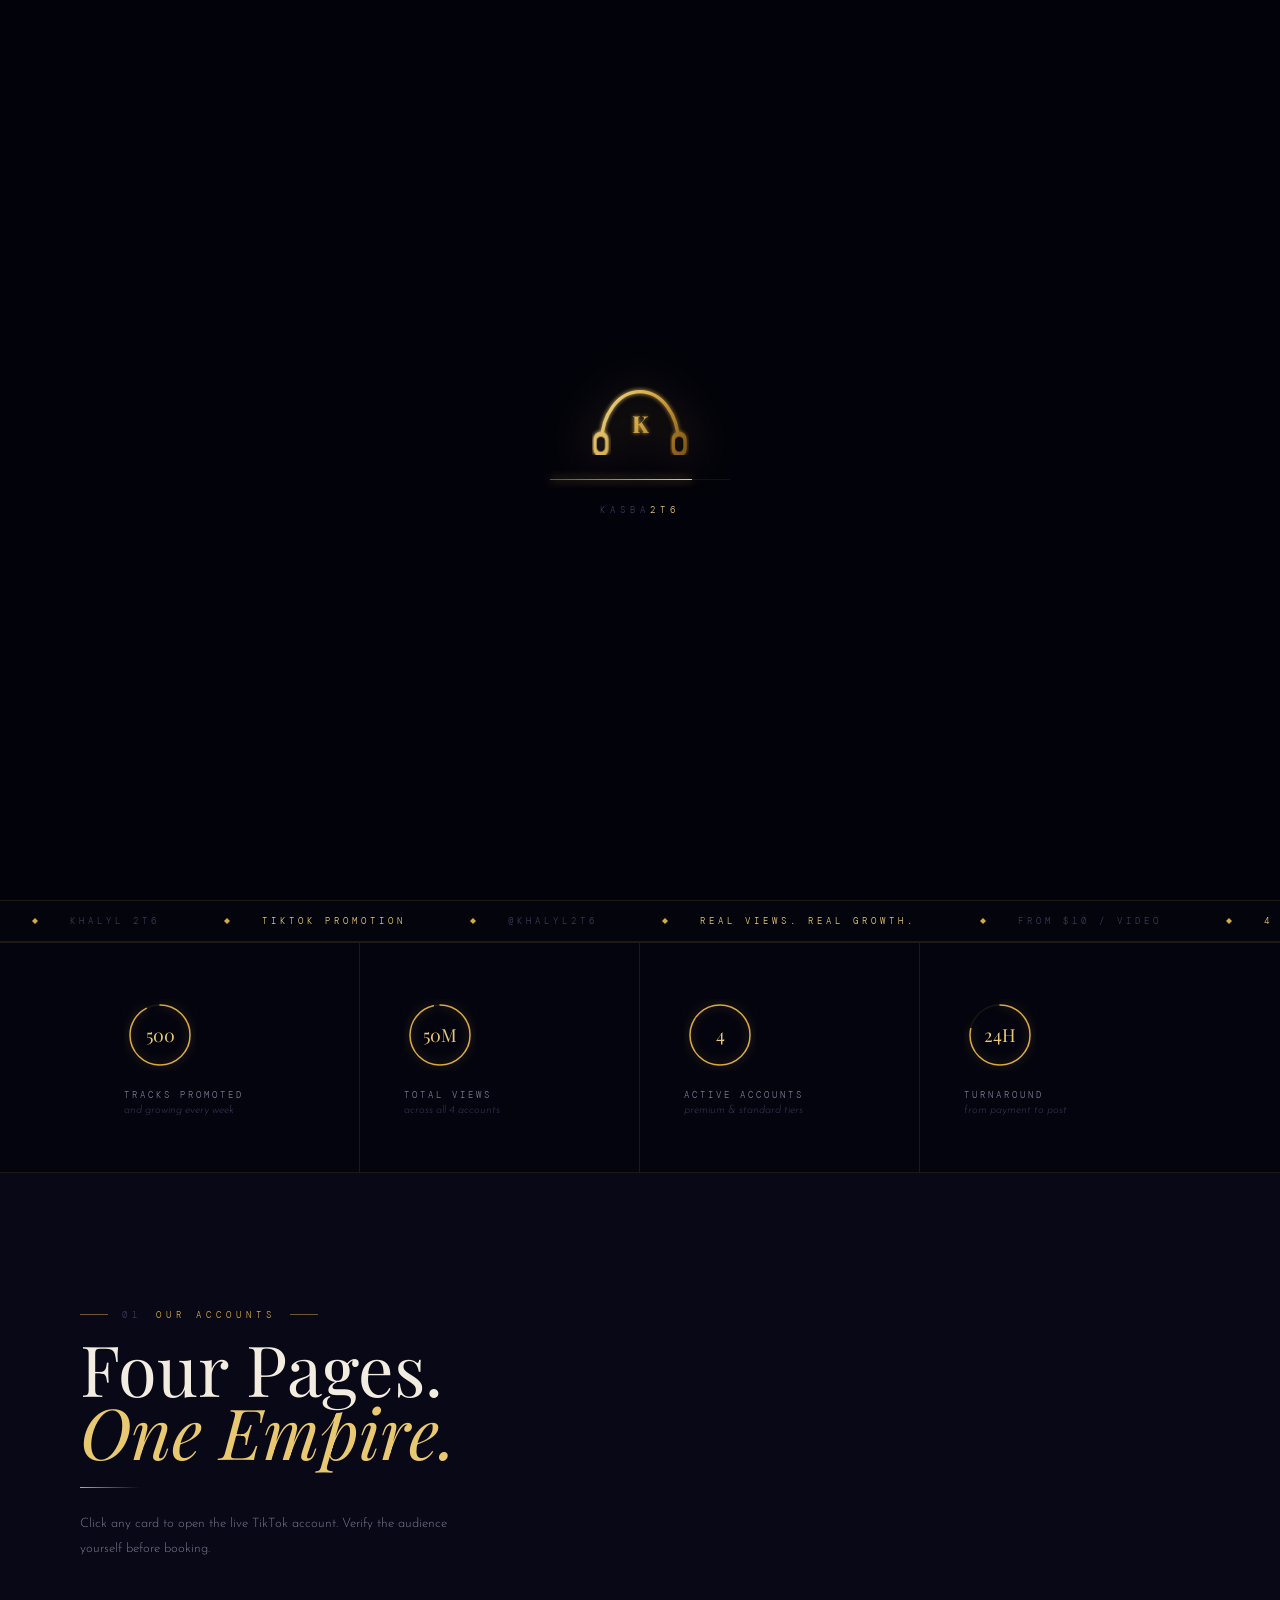
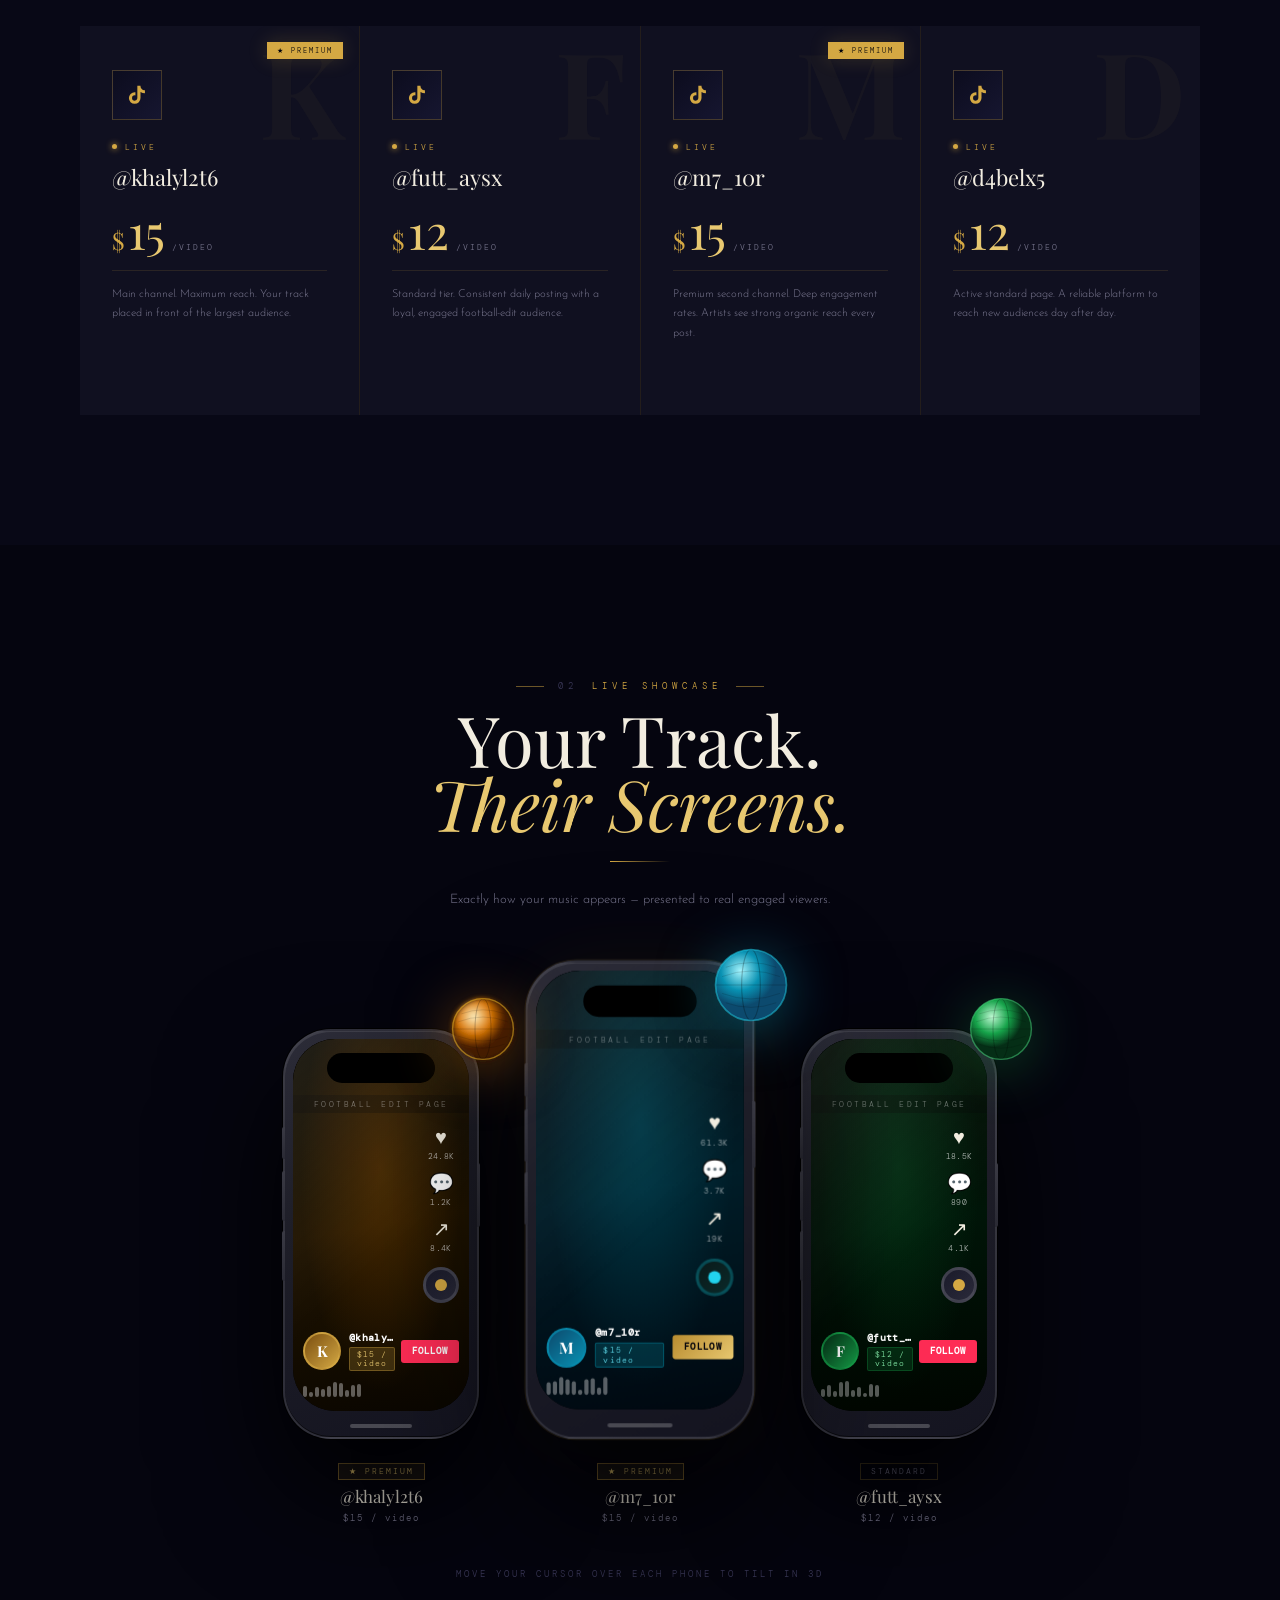
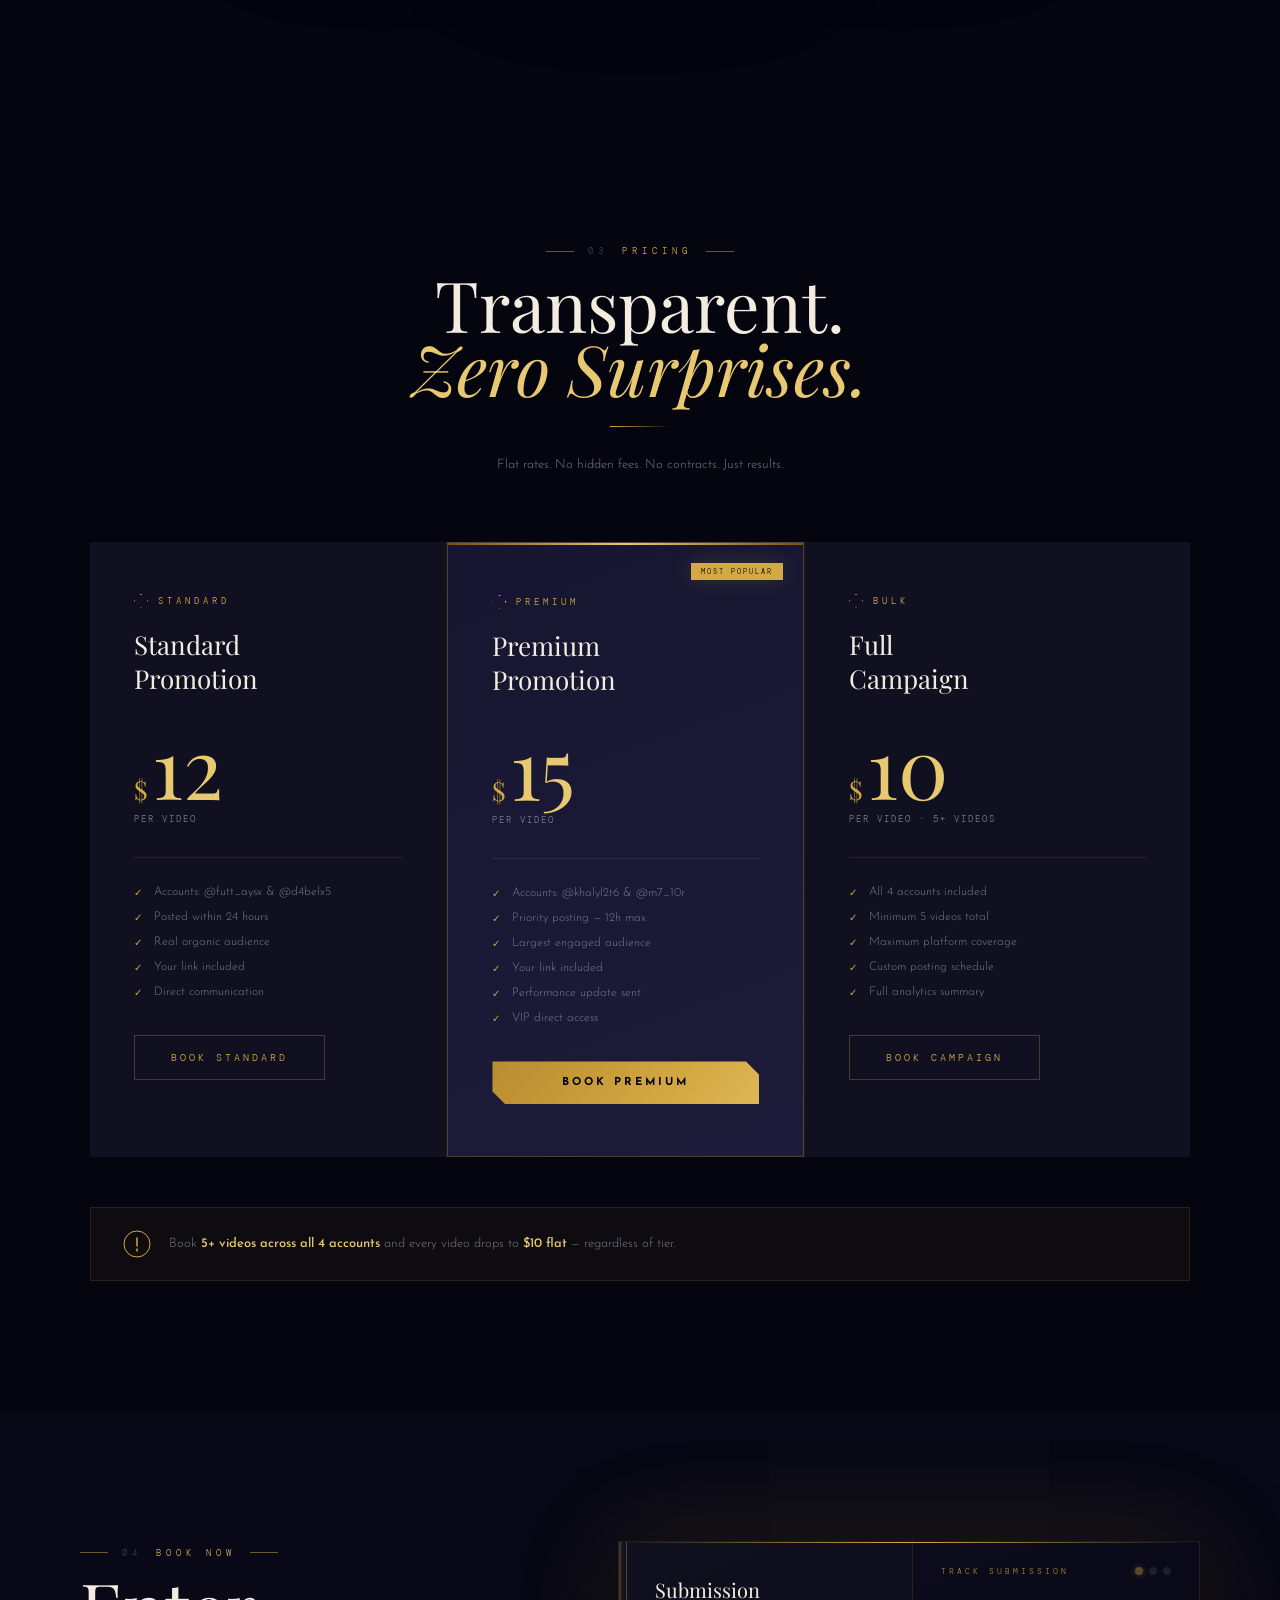
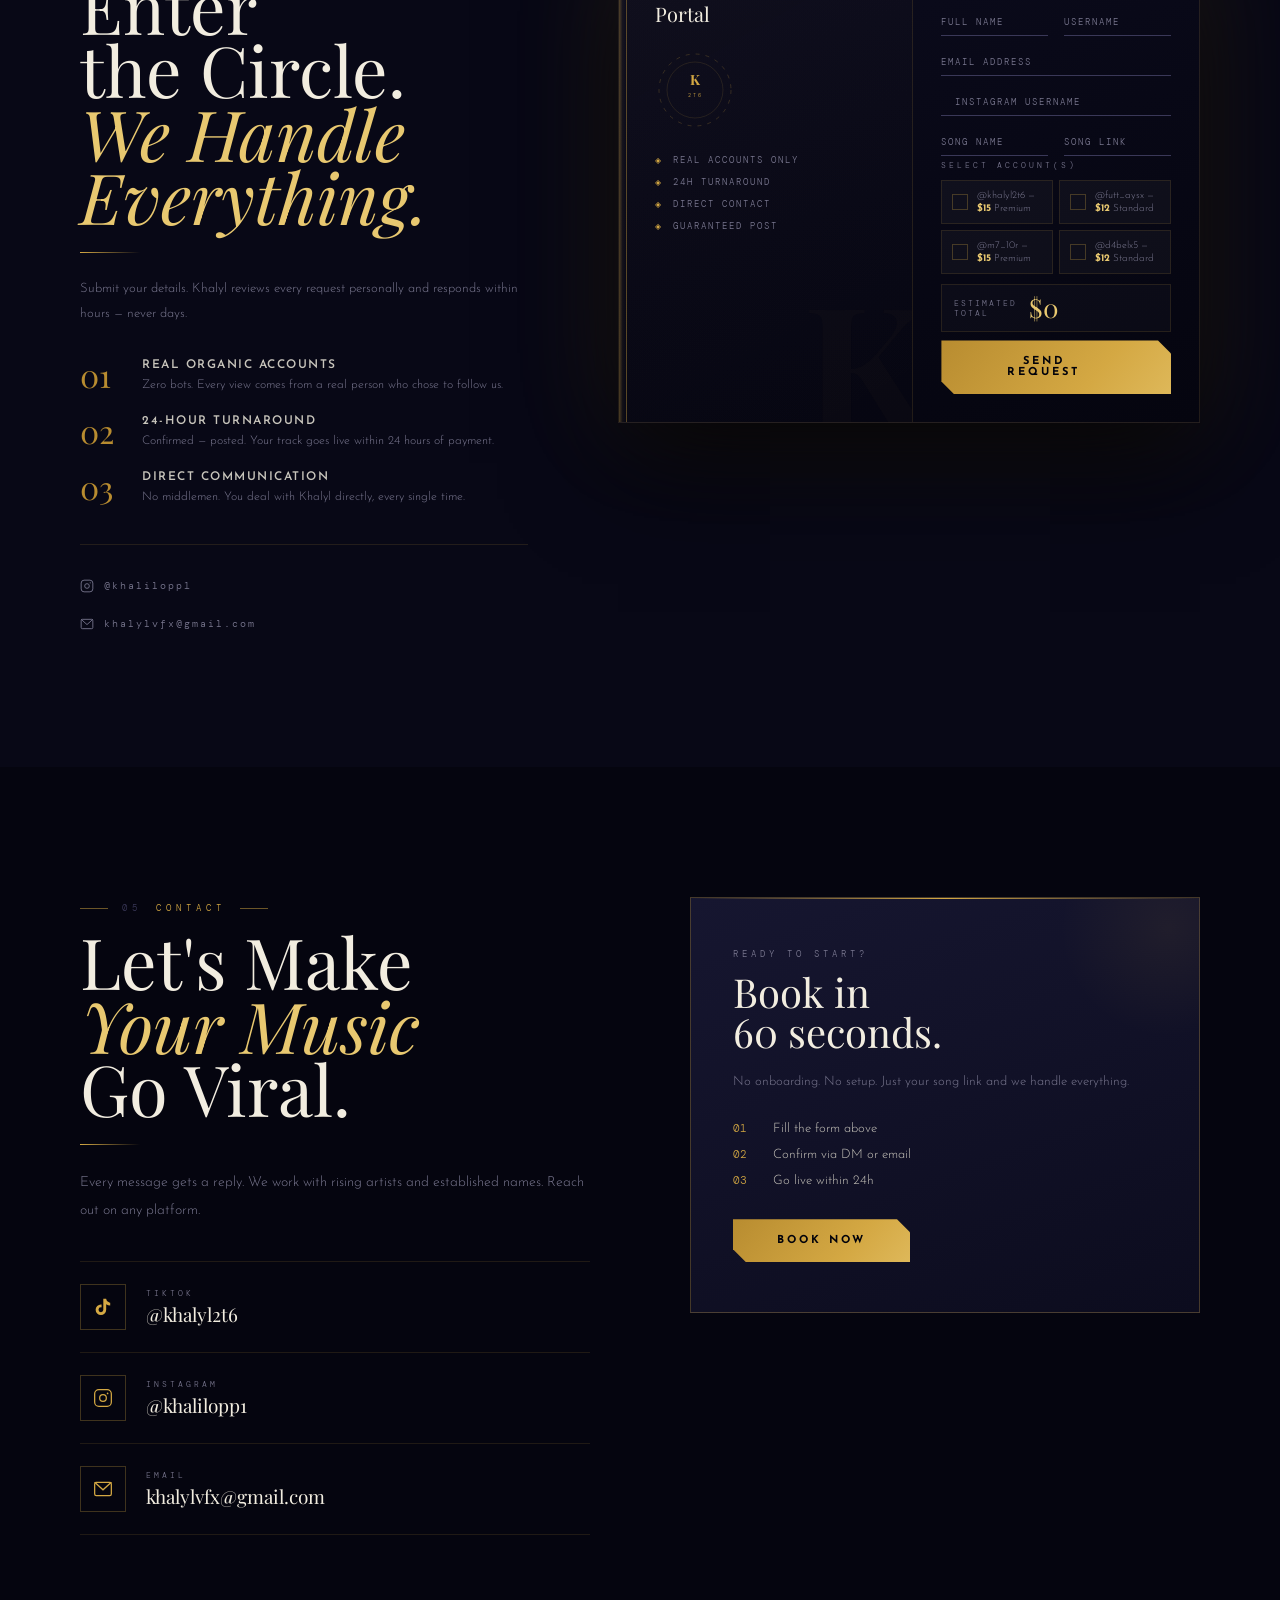
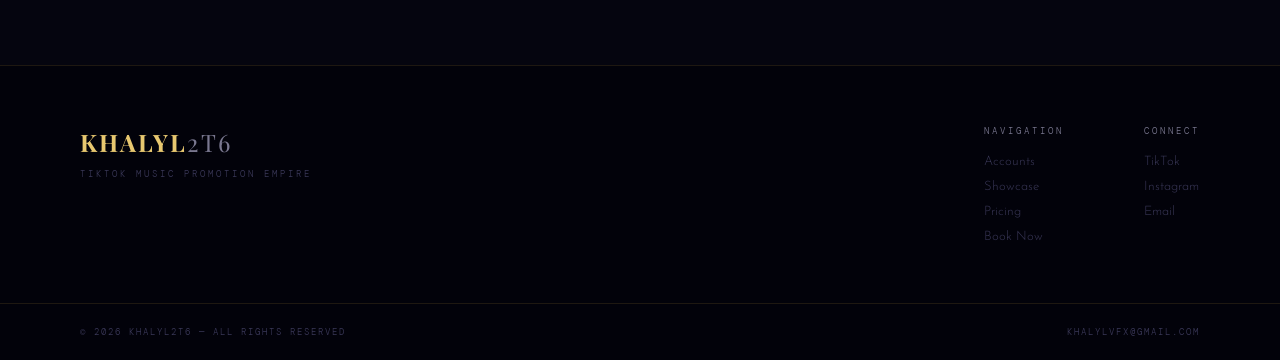
==== eeee.html @ 0f581d23 "update" ====
<!DOCTYPE html>
<html lang="en">
<head>
<meta charset="UTF-8"/>
<meta name="viewport" content="width=device-width,initial-scale=1.0"/>
<title>KHALYL2T6 — TikTok Music Promotion Empire</title>
<meta name="description" content="Premium TikTok music promotion by KHALYL2T6. 4 active accounts. Real views. Real growth. From $10/video."/>
<link rel="preconnect" href="https://fonts.googleapis.com"/>
<link rel="preconnect" href="https://fonts.gstatic.com" crossorigin/>
<link href="https://fonts.googleapis.com/css2?family=Playfair+Display:ital,wght@0,400;0,500;0,700;0,900;1,400;1,700&family=Josefin+Sans:wght@100;200;300;400;600;700&family=DM+Mono:ital,wght@0,300;0,400;1,300&display=swap" rel="stylesheet"/>
<link rel="stylesheet" href="styles.css"/>
</head>
<body>

<!-- ░░ PRELOADER ░░ -->
<div id="preloader">
  <div class="pre-wrap">
    <svg class="pre-emblem" viewBox="0 0 120 84" fill="none">
      <defs>
        <linearGradient id="pg1" x1="0" y1="0" x2="120" y2="84" gradientUnits="userSpaceOnUse">
          <stop offset="0%" stop-color="#f5e0a0"/><stop offset="50%" stop-color="#d4a843"/><stop offset="100%" stop-color="#7a4e10"/>
        </linearGradient>
        <filter id="pgf"><feGaussianBlur stdDeviation="2.5" result="b"/><feMerge><feMergeNode in="b"/><feMergeNode in="SourceGraphic"/></feMerge></filter>
      </defs>
      <!-- Headphone arc -->
      <path class="pa-arc" d="M14 68 C14 36 34 8 60 8 C86 8 106 36 106 68" stroke="url(#pg1)" stroke-width="4" stroke-linecap="round" fill="none" filter="url(#pgf)"/>
      <!-- Left cup -->
      <rect class="pa-l" x="4"  y="56" width="18" height="30" rx="9" fill="url(#pg1)" filter="url(#pgf)"/>
      <rect x="8"  y="62" width="10" height="18" rx="5" fill="#02020a" opacity=".9"/>
      <!-- Right cup -->
      <rect class="pa-r" x="98" y="56" width="18" height="30" rx="9" fill="url(#pg1)" filter="url(#pgf)"/>
      <rect x="102" y="62" width="10" height="18" rx="5" fill="#02020a" opacity=".9"/>
      <!-- K monogram -->
      <text class="pa-k" x="60" y="58" font-family="Playfair Display" font-size="28" font-weight="700" fill="url(#pg1)" text-anchor="middle" filter="url(#pgf)">K</text>
    </svg>
    <div class="pre-bar-outer"><div class="pre-bar-inner" id="preBar"></div></div>
    <p class="pre-name">KASBA<span>2T6</span></p>
  </div>
</div>

<!-- ░░ CURSOR ░░ -->
<div id="cur-ring"></div>
<div id="cur-dot"></div>

<!-- ░░ CANVAS LAYERS ░░ -->
<canvas id="cv-bg"></canvas>
<canvas id="cv-fx"></canvas>

<!-- ░░ FILM GRAIN ░░ -->
<div class="grain" aria-hidden="true"></div>

<!-- ░░ SCROLL PROGRESS ░░ -->
<div id="scroll-prog"></div>

<!-- ░░ WRAPPER ░░ -->
<div class="wrap">

<!-- ▓▓ NAVIGATION ▓▓ -->
<nav id="main-nav">
  <a href="#hero" class="nav-logo">
    <svg viewBox="0 0 44 44" fill="none" class="nav-logo-svg">
      <defs><linearGradient id="nlg" x1="0" y1="0" x2="44" y2="44" gradientUnits="userSpaceOnUse"><stop offset="0%" stop-color="#f5e0a0"/><stop offset="100%" stop-color="#b88c30"/></linearGradient></defs>
      <path d="M6 32C6 18 13 7 22 7C31 7 38 18 38 32" stroke="url(#nlg)" stroke-width="2.5" stroke-linecap="round" fill="none"/>
      <rect x="2" y="26" width="9" height="16" rx="4.5" fill="url(#nlg)"/>
      <rect x="33" y="26" width="9" height="16" rx="4.5" fill="url(#nlg)"/>
      <text x="22" y="29" font-family="Playfair Display" font-size="9" font-weight="700" fill="url(#nlg)" text-anchor="middle">K</text>
    </svg>
    <span class="nav-wordmark">KHALYL<em>2T6</em></span>
  </a>

  <ul class="nav-links">
    <li><a href="#accounts"  class="nl-link" data-text="Accounts">Accounts</a></li>
    <li><a href="#showcase"  class="nl-link" data-text="Showcase">Showcase</a></li>
    <li><a href="#pricing"   class="nl-link" data-text="Pricing">Pricing</a></li>
    <li><a href="#booking"   class="nl-link" data-text="Book Now">Bk Now</a></li>
    <li><a href="#contact"   class="nl-link" data-text="Contact">Contact</a></li>
  </ul>

  <a href="#booking" class="nav-cta">
    <span class="nc-fill"></span>
    <span class="nc-label">Book Now</span>
  </a>

  <button class="burger" id="burger-btn" aria-label="Menu" aria-expanded="false">
    <span class="b-line"></span>
    <span class="b-line"></span>
    <span class="b-line"></span>
  </button>
</nav>

<!-- MOBILE MENU -->
<div id="mob-menu" aria-hidden="true">
  <a href="#accounts" class="mob-link">Accounts</a>
  <a href="#showcase" class="mob-link">Showcase</a>
  <a href="#pricing"  class="mob-link">Pricing</a>
  <a href="#booking"  class="mob-link">Book Now</a>
  <a href="#contact"  class="mob-link">Contact</a>
  <div class="mob-divider"></div>
  <div class="mob-socials">
    <a href="https://www.tiktok.com/@khalyl2t6" target="_blank" rel="noopener">TikTok</a>
    <a href="https://www.instagram.com/khalyl2t6" target="_blank" rel="noopener">Instagram</a>
    <a href="mailto:khalylvfx@gmail.com">Email</a>
  </div>
</div>

<!-- ▓▓ HERO ▓▓ -->
<section id="hero" class="s-hero">
  <div class="hero-vline hero-vline--l"></div>
  <div class="hero-vline hero-vline--r"></div>
  <div class="hero-hline hero-hline--t"></div>

  <!-- Eyebrow -->
  <div class="h-eyebrow">
    <span class="he-dash"></span>
    <span class="he-pill">TikTok Music Promotion Empire</span>
    <span class="he-dash"></span>
  </div>

  <!-- Massive title -->
  <h1 class="hero-h1" id="hero-h1">
    <span class="h1-row"><span class="h1-inner">KHALYL</span></span>
    <span class="h1-row"><span class="h1-inner h1-gold"><em>2T6</em></span></span>
  </h1>

  <!-- Sub heading -->
  <div class="hero-sub-wrap">
    <p class="hero-sub">Four premium TikTok pages. <strong>Real audience. Real growth.</strong><br/>Your music — posted within <strong>24 hours.</strong></p>
    <div class="hero-acts">
      <a href="#booking" class="btn-prime">
        <div class="bp-bg"></div>
        <span class="bp-label">Start Promotion</span>
        <svg width="14" height="14" viewBox="0 0 24 24" fill="none" stroke="currentColor" stroke-width="2" class="btn-arrow"><path d="M5 12h14M12 5l7 7-7 7"/></svg>
        <div class="bp-particles"></div>
      </a>
      <a href="#accounts" class="btn-ghost">
        <span>View Accounts</span>
        <span class="bg-arr">
          <svg width="16" height="16" viewBox="0 0 24 24" fill="none" stroke="currentColor" stroke-width="1.5"><path d="M5 12h14M12 5l7 7-7 7"/></svg>
        </span>
      </a>
    </div>
  </div>

  <!-- Floating headphone emblem -->
  <div class="hero-emblem" id="heroEmblem">
    <svg viewBox="0 0 400 300" fill="none" xmlns="http://www.w3.org/2000/svg">
      <defs>
        <linearGradient id="heg1" x1="0" y1="0" x2="400" y2="300" gradientUnits="userSpaceOnUse">
          <stop offset="0%" stop-color="#f5e0a0" stop-opacity=".9"/>
          <stop offset="45%" stop-color="#d4a843" stop-opacity=".75"/>
          <stop offset="100%" stop-color="#4a2800" stop-opacity=".6"/>
        </linearGradient>
        <linearGradient id="heg2" x1="0" y1="0" x2="400" y2="0" gradientUnits="userSpaceOnUse">
          <stop offset="0%" stop-color="#00e5ff" stop-opacity=".2"/>
          <stop offset="100%" stop-color="#d4a843" stop-opacity=".4"/>
        </linearGradient>
        <radialGradient id="heGlow" cx="50%" cy="50%" r="50%">
          <stop offset="0%" stop-color="#d4a843" stop-opacity=".15"/>
          <stop offset="100%" stop-color="transparent"/>
        </radialGradient>
        <filter id="hef1"><feGaussianBlur stdDeviation="4" result="b"/><feMerge><feMergeNode in="b"/><feMergeNode in="b"/><feMergeNode in="SourceGraphic"/></feMerge></filter>
        <filter id="hef2"><feGaussianBlur stdDeviation="10" result="b"/><feMerge><feMergeNode in="b"/><feMergeNode in="SourceGraphic"/></feMerge></filter>
      </defs>
      <!-- Outer rings -->
      <circle cx="200" cy="150" r="140" stroke="rgba(212,168,67,.06)" stroke-width="1" stroke-dasharray="5 12"/>
      <circle cx="200" cy="150" r="120" stroke="rgba(212,168,67,.04)" stroke-width=".6"/>
      <!-- Glow blob -->
      <ellipse cx="200" cy="150" rx="110" ry="90" fill="url(#heGlow)"/>
      <!-- Main arc -->
      <path d="M46 178 C46 88 114 18 200 18 C286 18 354 88 354 178" stroke="url(#heg1)" stroke-width="7" stroke-linecap="round" fill="none" filter="url(#hef1)"/>
      <!-- Thin highlight -->
      <path d="M76 172 C76 102 132 48 200 48 C268 48 324 102 324 172" stroke="url(#heg2)" stroke-width="2.5" stroke-linecap="round" fill="none" opacity=".6"/>
      <!-- Left cup body -->
      <rect x="26" y="158" width="36" height="58" rx="18" fill="url(#heg1)" filter="url(#hef1)"/>
      <rect x="34" y="168" width="20" height="38" rx="10" fill="#02020a" opacity=".88"/>
      <rect x="39" y="175" width="10" height="5" rx="2.5" fill="url(#heg1)" opacity=".7"/>
      <rect x="39" y="185" width="7" height="2" rx="1" fill="url(#heg1)" opacity=".35"/>
      <rect x="39" y="191" width="5" height="2" rx="1" fill="url(#heg1)" opacity=".2"/>
      <!-- Right cup body -->
      <rect x="338" y="158" width="36" height="58" rx="18" fill="url(#heg1)" filter="url(#hef1)"/>
      <rect x="346" y="168" width="20" height="38" rx="10" fill="#02020a" opacity=".88"/>
      <rect x="351" y="175" width="10" height="5" rx="2.5" fill="url(#heg1)" opacity=".7"/>
      <rect x="351" y="185" width="7" height="2" rx="1" fill="url(#heg1)" opacity=".35"/>
      <rect x="351" y="191" width="5" height="2" rx="1" fill="url(#heg1)" opacity=".2"/>
      <!-- Center K monogram -->
      <text x="200" y="158" font-family="Playfair Display" font-size="64" font-weight="700" fill="url(#heg1)" text-anchor="middle" filter="url(#hef1)">K</text>
      <!-- 2T6 sub-text -->
      <text x="200" y="186" font-family="Josefin Sans" font-size="16" font-weight="300" fill="url(#heg1)" text-anchor="middle" letter-spacing="10" opacity=".65">2T6</text>
      <!-- Horizontal decorative lines -->
      <line x1="118" y1="200" x2="156" y2="200" stroke="rgba(212,168,67,.3)" stroke-width="1"/>
      <circle cx="200" cy="200" r="4" fill="rgba(212,168,67,.45)"/>
      <line x1="244" y1="200" x2="282" y2="200" stroke="rgba(212,168,67,.3)" stroke-width="1"/>
      <!-- Neon accent dots -->
      <circle cx="54" cy="152" r="4" fill="#00e5ff" filter="url(#hef2)" opacity=".7"/>
      <circle cx="346" cy="152" r="4" fill="#00e5ff" filter="url(#hef2)" opacity=".7"/>
      <!-- Bottom tag -->
      <text x="200" y="248" font-family="DM Mono" font-size="8" fill="url(#heg1)" text-anchor="middle" letter-spacing="8" opacity=".4">MUSIC PROMOTION</text>
    </svg>
  </div>

  <!-- Corner stat -->
  <div class="hero-corner-stat rv d5">
    <div class="hcs-ring">
      <svg viewBox="0 0 90 90"><circle cx="45" cy="45" r="40" stroke="rgba(212,168,67,.12)" stroke-width="1" fill="none"/><circle cx="45" cy="45" r="32" stroke="rgba(212,168,67,.06)" stroke-width="1" stroke-dasharray="3 6" fill="none"/></svg>
    </div>
    <div class="hcs-inner">
      <span class="hcs-num"><span class="cu" data-t="500">0</span>+</span>
      <span class="hcs-lbl">Tracks<br/>Promoted</span>
    </div>
  </div>

  <!-- Scroll line -->
  <div class="hero-scroll-cue">
    <div class="hsc-label">Scroll</div>
    <div class="hsc-line"><div class="hsc-drop"></div></div>
  </div>
</section>

<!-- ▓▓ TICKER ▓▓ -->
<div class="ticker-band">
  <div class="tk-track">
    <span class="tk-item"><span class="tk-gem"></span>KHALYL 2T6</span>
    <span class="tk-item"><span class="tk-gem"></span><em>TikTok Promotion</em></span>
    <span class="tk-item"><span class="tk-gem"></span>@khalyl2t6</span>
    <span class="tk-item"><span class="tk-gem"></span><em>Real Views. Real Growth.</em></span>
    <span class="tk-item"><span class="tk-gem"></span>From $10 / Video</span>
    <span class="tk-item"><span class="tk-gem"></span><em>4 Premium Accounts</em></span>
    <span class="tk-item"><span class="tk-gem"></span>khalylvfx@gmail.com</span>
    <span class="tk-item"><span class="tk-gem"></span><em>500+ Tracks Promoted</em></span>
    <span class="tk-item"><span class="tk-gem"></span>KHALYL 2T6</span>
    <span class="tk-item"><span class="tk-gem"></span><em>TikTok Promotion</em></span>
    <span class="tk-item"><span class="tk-gem"></span>@khalyl2t6</span>
    <span class="tk-item"><span class="tk-gem"></span><em>Real Views. Real Growth.</em></span>
    <span class="tk-item"><span class="tk-gem"></span>From $10 / Video</span>
    <span class="tk-item"><span class="tk-gem"></span><em>4 Premium Accounts</em></span>
    <span class="tk-item"><span class="tk-gem"></span>khalylvfx@gmail.com</span>
    <span class="tk-item"><span class="tk-gem"></span><em>500+ Tracks Promoted</em></span>
  </div>
</div>

<!-- ▓▓ STATS ▓▓ -->
<section id="stats" class="s-stats">
  <div class="stats-grid">
    <div class="stat-cell rv">
      <div class="sc-topline"></div>
      <div class="stat-ring-wrap">
        <svg viewBox="0 0 72 72" width="72" height="72"><circle class="ring-bg" cx="36" cy="36" r="30"/><circle class="ring-fg" cx="36" cy="36" r="30" data-pct="92"/></svg>
        <div class="srw-num"><span class="cu" data-t="500">0</span></div>
      </div>
      <p class="stat-lbl">Tracks Promoted</p>
      <p class="stat-sub">and growing every week</p>
    </div>
    <div class="stat-cell rv d2">
      <div class="sc-topline"></div>
      <div class="stat-ring-wrap">
        <svg viewBox="0 0 72 72" width="72" height="72"><circle class="ring-bg" cx="36" cy="36" r="30"/><circle class="ring-fg" cx="36" cy="36" r="30" data-pct="96"/></svg>
        <div class="srw-num"><span class="cu" data-t="50">0</span>M</div>
      </div>
      <p class="stat-lbl">Total Views</p>
      <p class="stat-sub">across all 4 accounts</p>
    </div>
    <div class="stat-cell rv d3">
      <div class="sc-topline"></div>
      <div class="stat-ring-wrap">
        <svg viewBox="0 0 72 72" width="72" height="72"><circle class="ring-bg" cx="36" cy="36" r="30"/><circle class="ring-fg" cx="36" cy="36" r="30" data-pct="100"/></svg>
        <div class="srw-num">4</div>
      </div>
      <p class="stat-lbl">Active Accounts</p>
      <p class="stat-sub">premium &amp; standard tiers</p>
    </div>
    <div class="stat-cell rv d4">
      <div class="sc-topline"></div>
      <div class="stat-ring-wrap">
        <svg viewBox="0 0 72 72" width="72" height="72"><circle class="ring-bg" cx="36" cy="36" r="30"/><circle class="ring-fg" cx="36" cy="36" r="30" data-pct="78"/></svg>
        <div class="srw-num">24H</div>
      </div>
      <p class="stat-lbl">Turnaround</p>
      <p class="stat-sub">from payment to post</p>
    </div>
  </div>
</section>

<!-- ▓▓ ACCOUNTS ▓▓ -->
<section id="accounts" class="s-accounts sec">
  <div class="sec-header">
    <div class="sec-tag rv"><span class="st-line"></span><span class="st-num">01</span>Our Accounts<span class="st-line"></span></div>
    <h2 class="sec-h rv d2">Four Pages.<br/><em>One Empire.</em></h2>
    <div class="gold-line"></div>
    <p class="sec-sub rv d3">Click any card to open the live TikTok account. Verify the audience yourself before booking.</p>
  </div>

  <div class="acc-grid">

    <a href="https://www.tiktok.com/@khalyl2t6" target="_blank" rel="noopener" class="acc-card rv">
      <div class="acc-glow-line"></div>
      <div class="acc-corner-glyph">K</div>
      <div class="acc-badge-prem">★ Premium</div>
      <div class="acc-icon-box">
        <svg viewBox="0 0 24 24" fill="#d4a843"><path d="M19.59 6.69a4.83 4.83 0 01-3.77-4.25V2h-3.45v13.67a2.89 2.89 0 01-2.88 2.5 2.89 2.89 0 01-2.89-2.89 2.89 2.89 0 012.89-2.89c.28 0 .54.04.79.1V9.01a6.32 6.32 0 00-.79-.05 6.34 6.34 0 00-6.34 6.34 6.34 6.34 0 006.34 6.34 6.34 6.34 0 006.33-6.34V8.67a8.25 8.25 0 004.84 1.55V6.75a4.85 4.85 0 01-1.07-.06z"/></svg>
      </div>
      <div class="acc-live"><span class="acc-dot"></span>Live</div>
      <h3 class="acc-handle">@khalyl2t6</h3>
      <div class="acc-price"><span class="ap-sign">$</span><span class="ap-num">15</span><span class="ap-unit">/video</span></div>
      <div class="acc-divider"></div>
      <p class="acc-desc">Main channel. Maximum reach. Your track placed in front of the largest audience.</p>
      <div class="acc-visit">
        <span>Visit Account</span>
        <svg width="13" height="13" viewBox="0 0 24 24" fill="none" stroke="currentColor" stroke-width="1.5"><path d="M7 17L17 7M17 7H7M17 7v10"/></svg>
      </div>
    </a>

    <a href="https://www.tiktok.com/@futt_aysx" target="_blank" rel="noopener" class="acc-card rv d2">
      <div class="acc-glow-line"></div>
      <div class="acc-corner-glyph">F</div>
      <div class="acc-icon-box">
        <svg viewBox="0 0 24 24" fill="#d4a843"><path d="M19.59 6.69a4.83 4.83 0 01-3.77-4.25V2h-3.45v13.67a2.89 2.89 0 01-2.88 2.5 2.89 2.89 0 01-2.89-2.89 2.89 2.89 0 012.89-2.89c.28 0 .54.04.79.1V9.01a6.32 6.32 0 00-.79-.05 6.34 6.34 0 00-6.34 6.34 6.34 6.34 0 006.34 6.34 6.34 6.34 0 006.33-6.34V8.67a8.25 8.25 0 004.84 1.55V6.75a4.85 4.85 0 01-1.07-.06z"/></svg>
      </div>
      <div class="acc-live"><span class="acc-dot"></span>Live</div>
      <h3 class="acc-handle">@futt_aysx</h3>
      <div class="acc-price"><span class="ap-sign">$</span><span class="ap-num">12</span><span class="ap-unit">/video</span></div>
      <div class="acc-divider"></div>
      <p class="acc-desc">Standard tier. Consistent daily posting with a loyal, engaged football-edit audience.</p>
      <div class="acc-visit">
        <span>Visit Account</span>
        <svg width="13" height="13" viewBox="0 0 24 24" fill="none" stroke="currentColor" stroke-width="1.5"><path d="M7 17L17 7M17 7H7M17 7v10"/></svg>
      </div>
    </a>

    <a href="https://www.tiktok.com/@m7_10r" target="_blank" rel="noopener" class="acc-card rv d3">
      <div class="acc-glow-line"></div>
      <div class="acc-corner-glyph">M</div>
      <div class="acc-badge-prem">★ Premium</div>
      <div class="acc-icon-box">
        <svg viewBox="0 0 24 24" fill="#d4a843"><path d="M19.59 6.69a4.83 4.83 0 01-3.77-4.25V2h-3.45v13.67a2.89 2.89 0 01-2.88 2.5 2.89 2.89 0 01-2.89-2.89 2.89 2.89 0 012.89-2.89c.28 0 .54.04.79.1V9.01a6.32 6.32 0 00-.79-.05 6.34 6.34 0 00-6.34 6.34 6.34 6.34 0 006.34 6.34 6.34 6.34 0 006.33-6.34V8.67a8.25 8.25 0 004.84 1.55V6.75a4.85 4.85 0 01-1.07-.06z"/></svg>
      </div>
      <div class="acc-live"><span class="acc-dot"></span>Live</div>
      <h3 class="acc-handle">@m7_10r</h3>
      <div class="acc-price"><span class="ap-sign">$</span><span class="ap-num">15</span><span class="ap-unit">/video</span></div>
      <div class="acc-divider"></div>
      <p class="acc-desc">Premium second channel. Deep engagement rates. Artists see strong organic reach every post.</p>
      <div class="acc-visit">
        <span>Visit Account</span>
        <svg width="13" height="13" viewBox="0 0 24 24" fill="none" stroke="currentColor" stroke-width="1.5"><path d="M7 17L17 7M17 7H7M17 7v10"/></svg>
      </div>
    </a>

    <a href="https://www.tiktok.com/@d4belx5" target="_blank" rel="noopener" class="acc-card rv d4">
      <div class="acc-glow-line"></div>
      <div class="acc-corner-glyph">D</div>
      <div class="acc-icon-box">
        <svg viewBox="0 0 24 24" fill="#d4a843"><path d="M19.59 6.69a4.83 4.83 0 01-3.77-4.25V2h-3.45v13.67a2.89 2.89 0 01-2.88 2.5 2.89 2.89 0 01-2.89-2.89 2.89 2.89 0 012.89-2.89c.28 0 .54.04.79.1V9.01a6.32 6.32 0 00-.79-.05 6.34 6.34 0 00-6.34 6.34 6.34 6.34 0 006.34 6.34 6.34 6.34 0 006.33-6.34V8.67a8.25 8.25 0 004.84 1.55V6.75a4.85 4.85 0 01-1.07-.06z"/></svg>
      </div>
      <div class="acc-live"><span class="acc-dot"></span>Live</div>
      <h3 class="acc-handle">@d4belx5</h3>
      <div class="acc-price"><span class="ap-sign">$</span><span class="ap-num">12</span><span class="ap-unit">/video</span></div>
      <div class="acc-divider"></div>
      <p class="acc-desc">Active standard page. A reliable platform to reach new audiences day after day.</p>
      <div class="acc-visit">
        <span>Visit Account</span>
        <svg width="13" height="13" viewBox="0 0 24 24" fill="none" stroke="currentColor" stroke-width="1.5"><path d="M7 17L17 7M17 7H7M17 7v10"/></svg>
      </div>
    </a>

  </div>
</section>

<!-- ▓▓ IPHONE SHOWCASE ▓▓ -->
<section id="showcase" class="s-showcase sec">
  <div class="sec-header sec-header--center">
    <div class="sec-tag rv"><span class="st-line"></span><span class="st-num">02</span>Live Showcase<span class="st-line"></span></div>
    <h2 class="sec-h rv d2">Your Track.<br/><em>Their Screens.</em></h2>
    <div class="gold-line" style="margin:26px auto;"></div>
    <p class="sec-sub rv d3">Exactly how your music appears — presented to real engaged viewers.</p>
  </div>

  <div class="phones-stage">

    <!-- Phone 1 -->
    <div class="phone-pod rv d1" id="pod1">
      <div class="pod-ball pod-ball--gold">
        <svg viewBox="0 0 90 90"><defs><radialGradient id="fbg1" cx="35%" cy="30%"><stop offset="0%" stop-color="#fef3c7"/><stop offset="55%" stop-color="#d97706"/><stop offset="100%" stop-color="#451a03"/></radialGradient><filter id="fbf1"><feGaussianBlur stdDeviation="3"/></filter></defs><circle cx="45" cy="45" r="38" fill="url(#fbg1)" filter="url(#fbf1)"/><ellipse cx="45" cy="45" rx="10" ry="38" stroke="rgba(0,0,0,.25)" stroke-width="1.2" fill="none"/><line x1="7" y1="45" x2="83" y2="45" stroke="rgba(0,0,0,.2)" stroke-width="1"/><path d="M18 26 Q45 16 72 26" stroke="rgba(0,0,0,.15)" stroke-width="1" fill="none"/><path d="M14 36 Q45 24 76 36" stroke="rgba(0,0,0,.15)" stroke-width="1" fill="none"/><path d="M14 54 Q45 66 76 54" stroke="rgba(0,0,0,.15)" stroke-width="1" fill="none"/><path d="M18 64 Q45 74 72 64" stroke="rgba(0,0,0,.15)" stroke-width="1" fill="none"/><circle cx="45" cy="45" r="38" stroke="rgba(251,191,36,.5)" stroke-width="1.8" fill="none"/></svg>
      </div>
      <div class="iphone" id="iphone1" data-phone="1">
        <div class="iph-vol iph-vol--up"></div>
        <div class="iph-vol iph-vol--dn1"></div>
        <div class="iph-vol iph-vol--dn2"></div>
        <div class="iph-pwr"></div>
        <div class="iph-screen">
          <div class="iph-island"></div>
          <!-- TikTok content - gold theme -->
          <div class="tt-ui tt-ui--gold">
            <div class="tt-videobg"></div>
            <!-- Top badge -->
            <div class="tt-top-badge">Football Edit Page</div>
            <!-- Right actions -->
            <div class="tt-actions">
              <div class="tt-act"><div class="tt-act-i">♥</div><span>24.8K</span></div>
              <div class="tt-act"><div class="tt-act-i">💬</div><span>1.2K</span></div>
              <div class="tt-act"><div class="tt-act-i">↗</div><span>8.4K</span></div>
              <div class="tt-act"><div class="tt-disc"><span></span></div></div>
            </div>
            <!-- Bottom info -->
            <div class="tt-bottom">
              <div class="tt-row">
                <div class="tt-ava tt-ava--gold">K</div>
                <div class="tt-meta">
                  <div class="tt-un">@khalyl2t6</div>
                  <div class="tt-pr-badge">$15 / video</div>
                </div>
                <div class="tt-follow-btn">Follow</div>
              </div>
              <div class="tt-bars">
                <span></span><span></span><span></span><span></span><span></span><span></span><span></span><span></span><span></span><span></span>
              </div>
            </div>
          </div>
          <div class="iph-glare"></div>
        </div>
        <div class="iph-bar"></div>
      </div>
      <div class="pod-label">
        <span class="pdl-badge pdl-badge--prem">★ PREMIUM</span>
        <span class="pdl-name">@khalyl2t6</span>
        <span class="pdl-price">$15 / video</span>
      </div>
    </div>

    <!-- Phone 2 — CENTER featured -->
    <div class="phone-pod phone-pod--hero rv d2" id="pod2">
      <div class="pod-ball pod-ball--cyan">
        <svg viewBox="0 0 90 90"><defs><radialGradient id="fbg2" cx="35%" cy="30%"><stop offset="0%" stop-color="#a5f3fc"/><stop offset="55%" stop-color="#0891b2"/><stop offset="100%" stop-color="#0c4a6e"/></radialGradient></defs><circle cx="45" cy="45" r="38" fill="url(#fbg2)"/><ellipse cx="45" cy="45" rx="10" ry="38" stroke="rgba(0,0,0,.25)" stroke-width="1.2" fill="none"/><line x1="7" y1="45" x2="83" y2="45" stroke="rgba(0,0,0,.2)" stroke-width="1"/><path d="M18 26 Q45 16 72 26" stroke="rgba(0,0,0,.15)" stroke-width="1" fill="none"/><path d="M14 36 Q45 24 76 36" stroke="rgba(0,0,0,.15)" stroke-width="1" fill="none"/><path d="M14 54 Q45 66 76 54" stroke="rgba(0,0,0,.15)" stroke-width="1" fill="none"/><path d="M18 64 Q45 74 72 64" stroke="rgba(0,0,0,.15)" stroke-width="1" fill="none"/><circle cx="45" cy="45" r="38" stroke="rgba(34,211,238,.5)" stroke-width="1.8" fill="none"/></svg>
      </div>
      <div class="iphone iphone--hero" id="iphone2" data-phone="2">
        <div class="iph-vol iph-vol--up"></div>
        <div class="iph-vol iph-vol--dn1"></div>
        <div class="iph-vol iph-vol--dn2"></div>
        <div class="iph-pwr"></div>
        <div class="iph-screen">
          <div class="iph-island"></div>
          <div class="tt-ui tt-ui--cyan">
            <div class="tt-videobg"></div>
            <div class="tt-top-badge">Football Edit Page</div>
            <div class="tt-actions">
              <div class="tt-act"><div class="tt-act-i">♥</div><span>61.3K</span></div>
              <div class="tt-act"><div class="tt-act-i">💬</div><span>3.7K</span></div>
              <div class="tt-act"><div class="tt-act-i">↗</div><span>19K</span></div>
              <div class="tt-act"><div class="tt-disc tt-disc--c"><span></span></div></div>
            </div>
            <div class="tt-bottom">
              <div class="tt-row">
                <div class="tt-ava tt-ava--cyan">M</div>
                <div class="tt-meta">
                  <div class="tt-un">@m7_10r</div>
                  <div class="tt-pr-badge tt-pr-badge--cyan">$15 / video</div>
                </div>
                <div class="tt-follow-btn tt-follow-btn--gold">Follow</div>
              </div>
              <div class="tt-bars">
                <span></span><span></span><span></span><span></span><span></span><span></span><span></span><span></span><span></span><span></span>
              </div>
            </div>
          </div>
          <div class="iph-glare"></div>
        </div>
        <div class="iph-bar"></div>
      </div>
      <div class="pod-label">
        <span class="pdl-badge pdl-badge--prem">★ PREMIUM</span>
        <span class="pdl-name">@m7_10r</span>
        <span class="pdl-price">$15 / video</span>
      </div>
    </div>

    <!-- Phone 3 -->
    <div class="phone-pod rv d3" id="pod3">
      <div class="pod-ball pod-ball--green">
        <svg viewBox="0 0 90 90"><defs><radialGradient id="fbg3" cx="35%" cy="30%"><stop offset="0%" stop-color="#bbf7d0"/><stop offset="55%" stop-color="#16a34a"/><stop offset="100%" stop-color="#052e16"/></radialGradient></defs><circle cx="45" cy="45" r="38" fill="url(#fbg3)"/><ellipse cx="45" cy="45" rx="10" ry="38" stroke="rgba(0,0,0,.25)" stroke-width="1.2" fill="none"/><line x1="7" y1="45" x2="83" y2="45" stroke="rgba(0,0,0,.2)" stroke-width="1"/><path d="M18 26 Q45 16 72 26" stroke="rgba(0,0,0,.15)" stroke-width="1" fill="none"/><path d="M14 36 Q45 24 76 36" stroke="rgba(0,0,0,.15)" stroke-width="1" fill="none"/><path d="M14 54 Q45 66 76 54" stroke="rgba(0,0,0,.15)" stroke-width="1" fill="none"/><path d="M18 64 Q45 74 72 64" stroke="rgba(0,0,0,.15)" stroke-width="1" fill="none"/><circle cx="45" cy="45" r="38" stroke="rgba(74,222,128,.5)" stroke-width="1.8" fill="none"/></svg>
      </div>
      <div class="iphone" id="iphone3" data-phone="3">
        <div class="iph-vol iph-vol--up"></div>
        <div class="iph-vol iph-vol--dn1"></div>
        <div class="iph-vol iph-vol--dn2"></div>
        <div class="iph-pwr"></div>
        <div class="iph-screen">
          <div class="iph-island"></div>
          <div class="tt-ui tt-ui--green">
            <div class="tt-videobg"></div>
            <div class="tt-top-badge">Football Edit Page</div>
            <div class="tt-actions">
              <div class="tt-act"><div class="tt-act-i">♥</div><span>18.5K</span></div>
              <div class="tt-act"><div class="tt-act-i">💬</div><span>890</span></div>
              <div class="tt-act"><div class="tt-act-i">↗</div><span>4.1K</span></div>
              <div class="tt-act"><div class="tt-disc"><span></span></div></div>
            </div>
            <div class="tt-bottom">
              <div class="tt-row">
                <div class="tt-ava tt-ava--green">F</div>
                <div class="tt-meta">
                  <div class="tt-un">@futt_aysx</div>
                  <div class="tt-pr-badge tt-pr-badge--green">$12 / video</div>
                </div>
                <div class="tt-follow-btn">Follow</div>
              </div>
              <div class="tt-bars">
                <span></span><span></span><span></span><span></span><span></span><span></span><span></span><span></span><span></span><span></span>
              </div>
            </div>
          </div>
          <div class="iph-glare"></div>
        </div>
        <div class="iph-bar"></div>
      </div>
      <div class="pod-label">
        <span class="pdl-badge">STANDARD</span>
        <span class="pdl-name">@futt_aysx</span>
        <span class="pdl-price">$12 / video</span>
      </div>
    </div>

  </div>

  <p class="showcase-hint rv">Move your cursor over each phone to tilt in 3D</p>
</section>

<!-- ▓▓ PRICING ▓▓ -->
<section id="pricing" class="s-pricing sec">
  <div class="sec-header sec-header--center">
    <div class="sec-tag rv"><span class="st-line"></span><span class="st-num">03</span>Pricing<span class="st-line"></span></div>
    <h2 class="sec-h rv d2">Transparent.<br/><em>Zero Surprises.</em></h2>
    <div class="gold-line" style="margin:26px auto;"></div>
    <p class="sec-sub rv d3">Flat rates. No hidden fees. No contracts. Just results.</p>
  </div>

  <div class="price-grid">

    <div class="price-card rv">
      <div class="pc-holo"></div>
      <div class="pc-tier"><span class="pct-diamond"></span>Standard</div>
      <h3 class="pc-name">Standard<br/>Promotion</h3>
      <div class="pc-price-row"><sup>$</sup><span class="pcpr-num">12</span></div>
      <div class="pc-per">per video</div>
      <div class="pc-sep"></div>
      <ul class="pc-features">
        <li><span class="pcf-check">✓</span>Accounts: @futt_aysx &amp; @d4belx5</li>
        <li><span class="pcf-check">✓</span>Posted within 24 hours</li>
        <li><span class="pcf-check">✓</span>Real organic audience</li>
        <li><span class="pcf-check">✓</span>Your link included</li>
        <li><span class="pcf-check">✓</span>Direct communication</li>
      </ul>
      <a href="#booking" class="btn-outline"><div class="bo-fill"></div><span class="bo-label">Book Standard</span></a>
    </div>

    <div class="price-card price-card--featured rv d2">
      <div class="pc-holo"></div>
      <div class="pc-feat-badge">Most Popular</div>
      <div class="pc-tier"><span class="pct-diamond"></span>Premium</div>
      <h3 class="pc-name">Premium<br/>Promotion</h3>
      <div class="pc-price-row"><sup>$</sup><span class="pcpr-num">15</span></div>
      <div class="pc-per">per video</div>
      <div class="pc-sep"></div>
      <ul class="pc-features">
        <li><span class="pcf-check">✓</span>Accounts: @khalyl2t6 &amp; @m7_10r</li>
        <li><span class="pcf-check">✓</span>Priority posting — 12h max</li>
        <li><span class="pcf-check">✓</span>Largest engaged audience</li>
        <li><span class="pcf-check">✓</span>Your link included</li>
        <li><span class="pcf-check">✓</span>Performance update sent</li>
        <li><span class="pcf-check">✓</span>VIP direct access</li>
      </ul>
      <a href="#booking" class="btn-prime" style="width:100%;justify-content:center">
        <div class="bp-bg"></div>
        <span class="bp-label">Book Premium</span>
        <div class="bp-particles"></div>
      </a>
    </div>

    <div class="price-card rv d4">
      <div class="pc-holo"></div>
      <div class="pc-tier"><span class="pct-diamond"></span>Bulk</div>
      <h3 class="pc-name">Full<br/>Campaign</h3>
      <div class="pc-price-row"><sup>$</sup><span class="pcpr-num">10</span></div>
      <div class="pc-per">per video · 5+ videos</div>
      <div class="pc-sep"></div>
      <ul class="pc-features">
        <li><span class="pcf-check">✓</span>All 4 accounts included</li>
        <li><span class="pcf-check">✓</span>Minimum 5 videos total</li>
        <li><span class="pcf-check">✓</span>Maximum platform coverage</li>
        <li><span class="pcf-check">✓</span>Custom posting schedule</li>
        <li><span class="pcf-check">✓</span>Full analytics summary</li>
      </ul>
      <a href="#booking" class="btn-outline"><div class="bo-fill"></div><span class="bo-label">Book Campaign</span></a>
    </div>

  </div>

  <div class="price-note rv">
    <svg width="28" height="28" viewBox="0 0 28 28" fill="none"><circle cx="14" cy="14" r="13" stroke="#d4a843" stroke-width="1"/><path d="M14 8v8M14 19v2" stroke="#d4a843" stroke-width="1.5" stroke-linecap="round"/></svg>
    <p>Book <strong>5+ videos across all 4 accounts</strong> and every video drops to <strong>$10 flat</strong> — regardless of tier.</p>
  </div>
</section>
<form action="https://formspree.io/f/xpqyarkw" method="POST">
<!-- ▓▓ BOOKING ▓▓ -->
<section id="booking" class="s-booking sec">
  <div class="booking-layout">

    <!-- Left: info -->
    <div class="bk-left rvl">
      <div class="sec-tag"><span class="st-line"></span><span class="st-num">04</span>Book Now<span class="st-line"></span></div>
      <h2 class="sec-h">Enter<br/>the Circle.<br/><em>We Handle<br/>Everything.</em></h2>
      <div class="gold-line"></div>
      <p class="bk-desc">Submit your details. Khalyl reviews every request personally and responds within hours — never days.</p>

      <div class="bk-pillars">
        <div class="bk-pillar rvl d2">
          <div class="bkp-num">01</div>
          <div><p class="bkp-title">Real Organic Accounts</p><p class="bkp-body">Zero bots. Every view comes from a real person who chose to follow us.</p></div>
        </div>
        <div class="bk-pillar rvl d3">
          <div class="bkp-num">02</div>
          <div><p class="bkp-title">24-Hour Turnaround</p><p class="bkp-body">Confirmed — posted. Your track goes live within 24 hours of payment.</p></div>
        </div>
        <div class="bk-pillar rvl d4">
          <div class="bkp-num">03</div>
          <div><p class="bkp-title">Direct Communication</p><p class="bkp-body">No middlemen. You deal with Khalyl directly, every single time.</p></div>
        </div>
      </div>

      <div class="bk-contact rvl d5">
        <a href="https://www.instagram.com/khalilopp1" target="_blank" class="bkc-link">
          <svg width="15" height="15" viewBox="0 0 24 24" fill="none" stroke="currentColor" stroke-width="1.5"><rect x="2" y="2" width="20" height="20" rx="5"/><circle cx="12" cy="12" r="4"/><circle cx="17.5" cy="6.5" r="1" fill="currentColor" stroke="none"/></svg>
          @khalilopp1
        </a>
        <a href="mailto:khalylvfx@gmail.com" class="bkc-link">
          <svg width="15" height="15" viewBox="0 0 24 24" fill="none" stroke="currentColor" stroke-width="1.5"><rect x="2" y="4" width="20" height="16" rx="2"/><polyline points="2,4 12,13 22,4"/></svg>
          khalylvfx@gmail.com
        </a>
      </div>
    </div>

    <!-- Right: glass book form -->
    <div class="bk-right rvr">
      <div class="glass-book">
        <div class="gb-spine"></div>
        <div class="gb-pages">
          <!-- Page 1: decorative info -->
          <div class="gb-page gb-page--info">
            <div class="gbpi-watermark">K</div>
            <div class="gbpi-content">
              <p class="gbpi-heading">Submission<br/>Portal</p>
              <div class="gbpi-seal">
                <svg viewBox="0 0 80 80"><circle cx="40" cy="40" r="36" stroke="rgba(212,168,67,.2)" stroke-width="1" fill="none" stroke-dasharray="4 6"/><circle cx="40" cy="40" r="28" stroke="rgba(212,168,67,.12)" stroke-width="1" fill="none"/><text x="40" y="35" font-family="Playfair Display" font-size="14" font-weight="700" fill="#d4a843" text-anchor="middle">K</text><text x="40" y="47" font-family="DM Mono" font-size="5" fill="#d4a843" text-anchor="middle" letter-spacing="2">2T6</text></svg>
              </div>
              <ul class="gbpi-list">
                <li>Real accounts only</li>
                <li>24h turnaround</li>
                <li>Direct contact</li>
                <li>Guaranteed post</li>
              </ul>
            </div>
          </div>
          <!-- Page 2: the actual form -->
          <div class="gb-page gb-page--form">
            <div class="gbpf-header">
              <span class="gbpf-tag">Track Submission</span>
              <div class="gbpf-dots"><span class="gbd a"></span><span class="gbd"></span><span class="gbd"></span></div>
            </div>
            <form id="bookForm" class="book-form" novalidate>
              <div class="bf-row2">
                <div class="bf-field">
                  <input class="bf-input" type="text" id="bf-name" name="name" required placeholder=" "/>
                  <label class="bf-label" for="bf-name">FuLL Name</label>
                  <div class="bf-underline"></div>
                </div>
                <div class="bf-field">
                  <input class="bf-input" type="text" id="bf-user" name="username" required placeholder=" "/>
                  <label class="bf-label" for="bf-user">Username</label>
                  <div class="bf-underline"></div>
                </div>
              </div>
              <div class="bf-field">
                <input class="bf-input" type="email" id="bf-email" name="email" required placeholder=" "/>
                <label class="bf-label" for="bf-email">Email Address</label>
                <div class="bf-underline"></div>
              </div>
              <div class="bf-field bf-field--at">
                <span class="bf-at-prefix">@</span>
                <input class="bf-input bf-input--at" type="text" id="bf-insta" name="instagram" required placeholder=" "/>
                <label class="bf-label bf-label--at" for="bf-insta">Instagram Username</label>
                <div class="bf-underline"></div>
              </div>
              <div class="bf-row2">
                <div class="bf-field">
                  <input class="bf-input" type="text" id="bf-song" name="song" required placeholder=" "/>
                  <label class="bf-label" for="bf-song">Song Name</label>
                  <div class="bf-underline"></div>
                </div>
                <div class="bf-field">
                  <input class="bf-input" type="url" id="bf-link" name="link" required placeholder=" "/>
                  <label class="bf-label" for="bf-link">Song Link</label>
                  <div class="bf-underline"></div>
                </div>
              </div>

              <!-- Account selector -->
              <div class="bf-accounts">
                <p class="bfa-title">Select Account(s)</p>
                <div class="bfa-grid">
                  <label class="bfa-item">
                    <input type="checkbox" name="accounts" value="khalyl2t6" data-price="15"/>
                    <span class="bfa-box"><span class="bfa-check">✓</span></span>
                    <span class="bfa-text">@khalyl2t6 — <strong>$15</strong> Premium</span>
                  </label>
                  <label class="bfa-item">
                    <input type="checkbox" name="accounts" value="futt_aysx" data-price="12"/>
                    <span class="bfa-box"><span class="bfa-check">✓</span></span>
                    <span class="bfa-text">@futt_aysx — <strong>$12</strong> Standard</span>
                  </label>
                  <label class="bfa-item">
                    <input type="checkbox" name="accounts" value="m7_10r" data-price="15"/>
                    <span class="bfa-box"><span class="bfa-check">✓</span></span>
                    <span class="bfa-text">@m7_10r — <strong>$15</strong> Premium</span>
                  </label>
                  <label class="bfa-item">
                    <input type="checkbox" name="accounts" value="d4belx5" data-price="12"/>
                    <span class="bfa-box"><span class="bfa-check">✓</span></span>
                    <span class="bfa-text">@d4belx5 — <strong>$12</strong> Standard</span>
                  </label>
                </div>
                <div class="bfa-total">
                  <span class="bfat-lbl">Estimated Total</span>
                  <span class="bfat-price" id="bfatPrice">$0</span>
                  <span class="bfat-bulk" id="bfatBulk">★ Bulk $10/video</span>
                </div>
              </div>

              <button type="submit" class="btn-prime bf-submit">
                <div class="bp-bg"></div>
                <span class="bp-label">Send Request</span>
                <svg width="14" height="14" viewBox="0 0 24 24" fill="none" stroke="currentColor" stroke-width="2"><path d="M22 2L11 13M22 2l-7 20-4-9-9-4 20-7z"/></svg>
                <div class="bp-particles"></div>
              </button>

              <div id="formSuccess" class="form-success">
                <svg class="fs-svg" viewBox="0 0 60 60"><circle cx="30" cy="30" r="27" stroke="#d4a843" stroke-width="1.5" fill="none" stroke-dasharray="170" stroke-dashoffset="170" class="fss-ring"/><path d="M17 30 L25 38 L43 20" stroke="#d4a843" stroke-width="2.5" stroke-linecap="round" fill="none" stroke-dasharray="35" stroke-dashoffset="35" class="fss-check"/></svg>
                <p class="fs-title">Request Received!</p>
                <p class="fs-body">Khalyl will reach out within 24 hours. Check your email and Instagram DMs.</p>
                <a href="https://www.instagram.com/khalilopp1" target="_blank" class="fs-link">DM on Instagram for faster reply →</a>
              </div>
            </form>
          </div>
        </div>
      </div>
    </div>

  </div>
</section>
</form>


<!-- ▓▓ CONTACT ▓▓ -->
<section id="contact" class="s-contact sec">
  <div class="contact-grid">
    <div class="cg-left">
      <div class="sec-tag rv"><span class="st-line"></span><span class="st-num">05</span>Contact<span class="st-line"></span></div>
      <h2 class="sec-h rv d2">Let's Make<br/><em>Your Music</em><br/>Go Viral.</h2>
      <div class="gold-line"></div>
      <p class="contact-desc rv d3">Every message gets a reply. We work with rising artists and established names. Reach out on any platform.</p>

      <div class="ch-list rv d4">
        <a href="https://www.tiktok.com/@khalyl2t6" target="_blank" rel="noopener" class="ch-link">
          <div class="chl-icon"><svg viewBox="0 0 24 24" fill="#d4a843"><path d="M19.59 6.69a4.83 4.83 0 01-3.77-4.25V2h-3.45v13.67a2.89 2.89 0 01-2.88 2.5 2.89 2.89 0 01-2.89-2.89 2.89 2.89 0 012.89-2.89c.28 0 .54.04.79.1V9.01a6.32 6.32 0 00-.79-.05 6.34 6.34 0 00-6.34 6.34 6.34 6.34 0 006.34 6.34 6.34 6.34 0 006.33-6.34V8.67a8.25 8.25 0 004.84 1.55V6.75a4.85 4.85 0 01-1.07-.06z"/></svg></div>
          <div class="chl-text"><span class="chl-lbl">TikTok</span><span class="chl-val">@khalyl2t6</span></div>
          <div class="chl-arr">↗</div>
        </a>
        <a href="https://www.instagram.com/khalilopp1" target="_blank" rel="noopener" class="ch-link">
          <div class="chl-icon"><svg viewBox="0 0 24 24" fill="none" stroke="#d4a843" stroke-width="1.5"><rect x="2" y="2" width="20" height="20" rx="5"/><circle cx="12" cy="12" r="4"/><circle cx="17.5" cy="6.5" r="1" fill="#d4a843" stroke="none"/></svg></div>
          <div class="chl-text"><span class="chl-lbl">Instagram</span><span class="chl-val">@khalilopp1</span></div>
          <div class="chl-arr">↗</div>
        </a>
        <a href="mailto:khalylvfx@gmail.com" class="ch-link">
          <div class="chl-icon"><svg viewBox="0 0 24 24" fill="none" stroke="#d4a843" stroke-width="1.5"><rect x="2" y="4" width="20" height="16" rx="2"/><polyline points="2,4 12,13 22,4"/></svg></div>
          <div class="chl-text"><span class="chl-lbl">Email</span><span class="chl-val">khalylvfx@gmail.com</span></div>
          <div class="chl-arr">↗</div>
        </a>
      </div>
    </div>

    <div class="cg-right rv d3">
      <div class="cq-card">
        <div class="cqc-glow"></div>
        <p class="cqc-pre">Ready to start?</p>
        <h3 class="cqc-title">Book in<br/>60 seconds.</h3>
        <p class="cqc-body">No onboarding. No setup. Just your song link and we handle everything.</p>
        <ol class="cqc-steps">
          <li><span class="cqs-n">01</span>Fill the form above</li>
          <li><span class="cqs-n">02</span>Confirm via DM or email</li>
          <li><span class="cqs-n">03</span>Go live within 24h</li>
        </ol>
        <a href="#booking" class="btn-prime" style="margin-top:32px;display:inline-flex">
          <div class="bp-bg"></div>
          <span class="bp-label">Book Now</span>
          <div class="bp-particles"></div>
        </a>
      </div>
    </div>
  </div>
</section>

<!-- ▓▓ FOOTER ▓▓ -->
<footer id="footer">
  <div class="ft-main">
    <div class="ft-brand">
      <p class="ft-wordmark">KHALYL<em>2T6</em></p>
      <p class="ft-tagline">TikTok Music Promotion Empire</p>
    </div>
    <div class="ft-cols">
      <div class="ft-col">
        <span class="ftc-head">Navigation</span>
        <a href="#accounts">Accounts</a>
        <a href="#showcase">Showcase</a>
        <a href="#pricing">Pricing</a>
        <a href="#booking">Book Now</a>
      </div>
      <div class="ft-col">
        <span class="ftc-head">Connect</span>
        <a href="https://www.tiktok.com/@khalyl2t6" target="_blank">TikTok</a>
        <a href="https://www.instagram.com/khalyl2t6" target="_blank">Instagram</a>
        <a href="mailto:khalylvfx@gmail.com">Email</a>
      </div>
    </div>
  </div>
  <div class="ft-bottom">
    <span>© <span id="yr"></span> KHALYL2T6 — All Rights Reserved</span>
    <span>khalylvfx@gmail.com</span>
  </div>
</footer>

<!-- Back to top -->
<button id="btt" aria-label="Back to top">
  <svg width="16" height="16" viewBox="0 0 24 24" fill="none" stroke="currentColor" stroke-width="2"><path d="M18 15l-6-6-6 6"/></svg>
</button>

</div><!-- /wrap -->
<script src="script.js"></script>
</body>
</html>
---- styles.css ----
/* ═══════════════════════════════════════════════════════
   KHALYL2T6 — PREMIUM CSS
   Playfair Display · Josefin Sans · DM Mono
   Dark Luxury · Gold · Cinematic · Futuristic
═══════════════════════════════════════════════════════ */

/* ─── TOKENS ─────────────────────────────────────────── */
:root{
  --ink:    #02020a;
  --abyss:  #05050f;
  --pit:    #080816;
  --cave:   #0c0c1e;
  --panel:  #101020;
  --lift:   #161630;

  --g0: #d4a843;
  --g1: #e8c870;
  --g2: #f5e0a0;
  --g3: #b88c30;
  --g4: #7a4e10;

  --ivory:  #f2ede0;
  --silver: #c8c5bc;
  --mist:   #7a7890;
  --ghost:  #3a3858;
  --void:   #1e1c30;

  --bd:   rgba(212,168,67,.13);
  --bd2:  rgba(212,168,67,.28);
  --bd3:  rgba(212,168,67,.5);

  --glow-sm:  0 0 20px rgba(212,168,67,.2);
  --glow-md:  0 0 48px rgba(212,168,67,.25);
  --glow-lg:  0 0 100px rgba(212,168,67,.16);

  --ease:    cubic-bezier(.16,1,.3,1);
  --spring:  cubic-bezier(.34,1.56,.64,1);

  --nav-h: 80px;
}

/* ─── RESET ──────────────────────────────────────────── */
*,*::before,*::after{box-sizing:border-box;margin:0;padding:0}
html{scroll-behavior:smooth;font-size:16px}
body{
  background:var(--ink);color:var(--ivory);
  font-family:'Josefin Sans',sans-serif;font-weight:300;
  cursor:none;overflow-x:hidden;
  -webkit-font-smoothing:antialiased;
}
a{text-decoration:none;color:inherit}
ul,ol{list-style:none}
button{font-family:inherit;cursor:none;background:none;border:none}
input,textarea{font-family:inherit;cursor:none}
::selection{background:rgba(212,168,67,.18);color:var(--g2)}
::-webkit-scrollbar{width:3px}
::-webkit-scrollbar-track{background:var(--ink)}
::-webkit-scrollbar-thumb{background:var(--g3);border-radius:2px}

/* ─── PRELOADER ──────────────────────────────────────── */
#preloader{
  position:fixed;inset:0;z-index:10000;background:var(--ink);
  display:flex;align-items:center;justify-content:center;
  transition:opacity .9s var(--ease),visibility .9s
}
#preloader.gone{opacity:0;visibility:hidden}
.pre-wrap{display:flex;flex-direction:column;align-items:center;gap:24px}
.pre-emblem{width:100px;height:70px;filter:drop-shadow(0 0 24px rgba(212,168,67,.4))}
.pa-arc{stroke-dasharray:270;stroke-dashoffset:270;animation:paArc .9s .2s var(--ease) forwards}
.pa-l{opacity:0;transform:translateX(-6px);animation:paFade .5s .8s var(--ease) forwards}
.pa-r{opacity:0;transform:translateX(6px);animation:paFade .5s .8s var(--ease) forwards}
.pa-k{opacity:0;animation:paFade .5s 1s var(--ease) forwards}
@keyframes paArc{to{stroke-dashoffset:0}}
@keyframes paFade{to{opacity:1;transform:translateX(0)}}
.pre-bar-outer{width:180px;height:1px;background:rgba(255,255,255,.06)}
.pre-bar-inner{height:100%;width:0;background:linear-gradient(90deg,var(--g4),var(--g1));transition:width .1s linear;box-shadow:0 0 10px var(--g0)}
.pre-name{font-family:'DM Mono',monospace;font-size:9px;letter-spacing:5px;text-transform:uppercase;color:var(--ghost)}
.pre-name span{color:var(--g1)}

/* ─── CURSOR ─────────────────────────────────────────── */
#cur-ring{
  position:fixed;top:0;left:0;z-index:9999;pointer-events:none;
  width:40px;height:40px;border-radius:50%;
  border:1px solid rgba(212,168,67,.5);
  transform:translate(-50%,-50%);
  transition:width .4s var(--ease),height .4s var(--ease),
             border-color .3s,background .3s;
  mix-blend-mode:screen;will-change:left,top
}
#cur-dot{
  position:fixed;top:0;left:0;z-index:9999;pointer-events:none;
  width:5px;height:5px;border-radius:50%;background:var(--g0);
  transform:translate(-50%,-50%);
  box-shadow:0 0 8px var(--g0);will-change:left,top
}
body.cur-hover #cur-ring{width:64px;height:64px;background:rgba(212,168,67,.05);border-color:var(--g1)}
body.cur-click #cur-ring{width:26px;height:26px;border-color:var(--g2);background:rgba(212,168,67,.12)}

/* ─── CANVAS ─────────────────────────────────────────── */
#cv-bg{position:fixed;inset:0;z-index:0;pointer-events:none}
#cv-fx{position:fixed;inset:0;z-index:1;pointer-events:none;opacity:.7}

/* ─── GRAIN ──────────────────────────────────────────── */
.grain{
  position:fixed;inset:0;z-index:2;pointer-events:none;opacity:.03;will-change:transform;
  background-image:url("data:image/svg+xml,%3Csvg xmlns='http://www.w3.org/2000/svg'%3E%3Cfilter id='g'%3E%3CfeTurbulence type='fractalNoise' baseFrequency='.9' numOctaves='4' stitchTiles='stitch'/%3E%3C/filter%3E%3Crect width='100%25' height='100%25' filter='url(%23g)'/%3E%3C/svg%3E");
  background-size:160px;animation:grain .12s steps(1) infinite
}
@keyframes grain{
  0%{background-position:0 0}20%{background-position:-30px 10px}
  40%{background-position:20px -15px}60%{background-position:-10px 25px}
  80%{background-position:15px -5px}100%{background-position:0 0}
}

/* ─── SCROLL PROGRESS ────────────────────────────────── */
#scroll-prog{
  position:fixed;top:0;left:0;z-index:9000;height:2px;width:0;
  background:linear-gradient(90deg,var(--g4),var(--g0),var(--g1));
  pointer-events:none;transition:width .05s;
  box-shadow:0 0 10px rgba(212,168,67,.5)
}

/* ─── WRAP ───────────────────────────────────────────── */
.wrap{position:relative;z-index:3}

/* ─── NAV ────────────────────────────────────────────── */
#main-nav{
  position:fixed;top:0;left:0;right:0;z-index:800;
  display:flex;align-items:center;justify-content:space-between;
  padding:28px 80px;
  transition:padding .5s var(--ease),background .5s,backdrop-filter .5s,border-color .5s;
  border-bottom:1px solid transparent
}
#main-nav.scrolled{
  padding:14px 80px;
  background:rgba(2,2,10,.92);
  backdrop-filter:blur(32px) saturate(1.4);
  border-color:var(--bd)
}
.nav-logo{display:flex;align-items:center;gap:14px}
.nav-logo-svg{width:38px;height:38px;flex-shrink:0}
.nav-wordmark{
  font-family:'Playfair Display',serif;font-size:18px;font-weight:700;
  letter-spacing:3px;color:var(--g1)
}
.nav-wordmark em{font-style:normal;color:var(--mist);font-weight:400}
.nav-links{display:flex;gap:40px;align-items:center}
.nl-link{
  font-family:'DM Mono',monospace;font-size:10px;letter-spacing:3px;text-transform:uppercase;
  color:var(--mist);position:relative;overflow:hidden;padding:4px 0;transition:color .3s
}
.nl-link::before{
  content:attr(data-text);position:absolute;top:0;left:0;color:var(--g1);
  transform:translateY(100%);transition:transform .4s var(--ease)
}
.nl-link::after{
  content:'';position:absolute;bottom:0;left:0;width:100%;height:1px;
  background:linear-gradient(90deg,var(--g3),var(--g1));
  transform:scaleX(0);transform-origin:right;transition:transform .4s var(--ease)
}
.nl-link:hover{color:transparent}
.nl-link:hover::before{transform:translateY(0)}
.nl-link:hover::after{transform:scaleX(1);transform-origin:left}
.nav-cta{
  position:relative;overflow:hidden;padding:11px 28px;
  border:1px solid var(--bd2);
  font-family:'DM Mono',monospace;font-size:10px;letter-spacing:3px;text-transform:uppercase;
  color:var(--g0);transition:color .35s,border-color .35s
}
.nc-fill{
  position:absolute;inset:0;background:linear-gradient(135deg,var(--g3),var(--g0));
  transform:translateY(101%);transition:transform .45s var(--ease)
}
.nav-cta:hover .nc-fill{transform:translateY(0)}
.nav-cta:hover{color:var(--ink);border-color:var(--g0)}
.nc-label{position:relative;z-index:1}
.burger{
  display:none;flex-direction:column;justify-content:center;gap:0;
  width:44px;height:44px;border:1px solid var(--bd);
  position:relative;z-index:900;transition:border-color .3s
}
.burger:hover{border-color:var(--bd2)}
.b-line{
  display:block;height:1px;background:var(--g1);
  transition:all .4s var(--ease);position:absolute;left:10px;right:10px
}
.b-line:nth-child(1){top:14px}
.b-line:nth-child(2){top:21px;width:60%}
.b-line:nth-child(3){top:28px}
.burger.open .b-line:nth-child(1){top:21px;transform:rotate(45deg)}
.burger.open .b-line:nth-child(2){opacity:0;transform:translateX(10px)}
.burger.open .b-line:nth-child(3){top:21px;transform:rotate(-45deg)}
#mob-menu{
  position:fixed;inset:0;z-index:700;
  display:flex;flex-direction:column;align-items:center;justify-content:center;gap:0;
  pointer-events:none;
  clip-path:circle(0% at calc(100% - 62px) 42px);
  transition:clip-path .8s var(--ease)
}
#mob-menu.open{clip-path:circle(150% at calc(100% - 62px) 42px);pointer-events:all}
#mob-menu::before{
  content:'';position:absolute;inset:0;
  background:radial-gradient(ellipse at 80% 10%,rgba(212,168,67,.12),transparent 60%),
             linear-gradient(180deg,var(--pit),var(--abyss));z-index:-1
}
.mob-link{
  font-family:'Playfair Display',serif;font-size:clamp(36px,8vw,64px);font-weight:400;
  color:var(--mist);padding:14px 0;display:block;overflow:hidden;
  transform:translateY(20px);opacity:0;
  transition:color .3s,transform .5s var(--ease),opacity .5s
}
#mob-menu.open .mob-link{transform:translateY(0);opacity:1}
#mob-menu.open .mob-link:nth-child(1){transition-delay:.1s}
#mob-menu.open .mob-link:nth-child(2){transition-delay:.17s}
#mob-menu.open .mob-link:nth-child(3){transition-delay:.24s}
#mob-menu.open .mob-link:nth-child(4){transition-delay:.31s}
#mob-menu.open .mob-link:nth-child(5){transition-delay:.38s}
.mob-link:hover{color:var(--g1)}
.mob-divider{width:60px;height:1px;background:var(--bd);margin:20px 0}
.mob-socials{
  display:flex;gap:28px;font-family:'DM Mono',monospace;
  font-size:10px;letter-spacing:3px;text-transform:uppercase;color:var(--mist);
  opacity:0;transform:translateY(14px);
  transition:opacity .5s .5s,transform .5s .5s var(--ease)
}
#mob-menu.open .mob-socials{opacity:1;transform:translateY(0)}
.mob-socials a{color:var(--mist);transition:color .3s}
.mob-socials a:hover{color:var(--g1)}

/* ─── SECTIONS ───────────────────────────────────────── */
.sec{padding:130px 80px}
.sec-tag{
  display:inline-flex;align-items:center;gap:14px;
  font-family:'DM Mono',monospace;font-size:9px;letter-spacing:5px;text-transform:uppercase;
  color:var(--g0);margin-bottom:16px
}
.st-line{width:28px;height:1px;background:var(--g0);opacity:.5}
.st-num{color:var(--ghost)}
.sec-h{
  font-family:'Playfair Display',serif;
  font-size:clamp(44px,5.5vw,88px);font-weight:400;line-height:.9
}
.sec-h em{font-style:italic;color:var(--g1)}
.gold-line{
  width:0;height:1px;background:linear-gradient(90deg,var(--g0),transparent);
  margin:24px 0;transition:width 1.2s var(--ease)
}
.gold-line.vis{width:60px}
.sec-sub{max-width:400px;font-size:13px;color:var(--mist);line-height:1.9}
.sec-header--center{text-align:center}
.sec-header--center .sec-sub{margin:0 auto}
.sec-header--center .gold-line{margin:24px auto}

/* ─── REVEAL ─────────────────────────────────────────── */
.rv{opacity:0;transform:translateY(44px);transition:opacity .9s var(--ease),transform .9s var(--ease)}
.rvl{opacity:0;transform:translateX(-44px);transition:opacity .9s var(--ease),transform .9s var(--ease)}
.rvr{opacity:0;transform:translateX(44px);transition:opacity .9s var(--ease),transform .9s var(--ease)}
.vis{opacity:1!important;transform:none!important}
.d1{transition-delay:.08s}.d2{transition-delay:.16s}.d3{transition-delay:.24s}
.d4{transition-delay:.32s}.d5{transition-delay:.40s}.d6{transition-delay:.48s}

/* ─── BUTTONS ────────────────────────────────────────── */
.btn-prime{
  position:relative;overflow:hidden;display:inline-flex;
  align-items:center;gap:12px;padding:16px 44px;
  border:none;cursor:none;
  font-family:'Josefin Sans',sans-serif;font-size:11px;font-weight:700;
  letter-spacing:3px;text-transform:uppercase;color:var(--ink);
  transition:transform .3s var(--spring),box-shadow .4s;
  clip-path:polygon(0 0,calc(100% - 13px) 0,100% 13px,100% 100%,13px 100%,0 calc(100% - 13px))
}
.bp-bg{
  position:absolute;inset:0;
  background:linear-gradient(130deg,var(--g3),var(--g0),var(--g1),var(--g0),var(--g3));
  background-size:300% 100%;transition:background-position .6s,filter .4s
}
.btn-prime:hover .bp-bg{background-position:100% 0;filter:brightness(1.1)}
.btn-prime:hover{box-shadow:0 18px 50px rgba(212,168,67,.32),var(--glow-sm);transform:translateY(-3px)}
.btn-prime:active{transform:translateY(-1px)}
.bp-label,.btn-arrow{position:relative;z-index:1}
.btn-arrow{transition:transform .3s var(--ease)}
.btn-prime:hover .btn-arrow{transform:translateX(4px)}
.bp-particles{position:absolute;inset:0;z-index:2;pointer-events:none;overflow:hidden}
.btn-ghost{
  display:inline-flex;align-items:center;gap:12px;
  font-family:'DM Mono',monospace;font-size:10px;letter-spacing:3px;text-transform:uppercase;
  color:var(--mist);cursor:none;transition:color .3s;background:none;border:none;padding:0
}
.btn-ghost:hover{color:var(--g1)}
.bg-arr svg{transition:transform .4s var(--ease)}
.btn-ghost:hover .bg-arr svg{transform:translateX(8px)}
.btn-outline{
  position:relative;overflow:hidden;display:inline-flex;
  align-items:center;justify-content:center;padding:15px 36px;
  border:1px solid var(--bd2);cursor:none;
  font-family:'DM Mono',monospace;font-size:10px;letter-spacing:3px;text-transform:uppercase;
  color:var(--g0);transition:color .4s,border-color .4s;background:transparent
}
.bo-fill{position:absolute;inset:0;background:linear-gradient(135deg,var(--g3),var(--g0));transform:translateY(101%);transition:transform .45s var(--ease)}
.btn-outline:hover .bo-fill{transform:translateY(0)}
.btn-outline:hover{color:var(--ink);border-color:var(--g0)}
.bo-label{position:relative;z-index:1}

/* ─── HERO ───────────────────────────────────────────── */
.s-hero{
  min-height:100vh;display:flex;flex-direction:column;
  justify-content:center;padding:0 80px;
  position:relative;overflow:hidden
}
@keyframes aFU{from{opacity:0;transform:translateY(28px)}to{opacity:1;transform:none}}
@keyframes aFI{from{opacity:0}to{opacity:1}}
@keyframes aRL{from{transform:translateY(110%)}to{transform:translateY(0)}}
@keyframes shimmer{to{transform:translateX(200%)}}
@keyframes scrollDrop{0%{top:-50%}100%{top:160%}}
@keyframes floatEmb{0%,100%{transform:translateY(0)}50%{transform:translateY(-14px)}}
@keyframes spinRing{to{transform:rotate(360deg)}}

.hero-vline{
  position:absolute;top:0;bottom:0;width:1px;
  background:linear-gradient(to bottom,transparent,rgba(212,168,67,.12),transparent);
  pointer-events:none
}
.hero-vline--l{left:80px}.hero-vline--r{right:80px}
.hero-hline{
  position:absolute;left:80px;right:80px;height:1px;
  background:linear-gradient(90deg,transparent,rgba(212,168,67,.3),transparent);
  pointer-events:none
}
.hero-hline--t{top:0}

.h-eyebrow{
  display:flex;align-items:center;gap:18px;margin-bottom:32px;
  font-family:'DM Mono',monospace;font-size:10px;letter-spacing:5px;text-transform:uppercase;
  color:var(--g0);opacity:0;animation:aFU .8s .5s var(--ease) both
}
.he-dash{width:44px;height:1px;background:var(--g0);opacity:.5}
.he-pill{
  border:1px solid var(--bd2);padding:5px 14px;font-size:9px;color:var(--g1);
  letter-spacing:3px;position:relative;overflow:hidden
}
.he-pill::before{
  content:'';position:absolute;inset:0;
  background:linear-gradient(90deg,transparent,rgba(212,168,67,.08),transparent);
  transform:translateX(-100%);animation:shimmer 3s 1.5s infinite
}

.hero-h1{
  font-family:'Playfair Display',serif;
  font-size:clamp(72px,12vw,200px);
  font-weight:400;line-height:.86;letter-spacing:-4px
}
.h1-row{display:block;overflow:hidden}
.h1-inner{display:block;transform:translateY(110%);animation:aRL .95s var(--ease) both}
.h1-row:nth-child(1) .h1-inner{animation-delay:.55s}
.h1-row:nth-child(2) .h1-inner{animation-delay:.72s}
.h1-gold{color:var(--g1);font-style:italic}
.h1-gold em{font-style:italic}

.hero-sub-wrap{
  display:flex;align-items:flex-end;gap:60px;margin-top:52px;
  opacity:0;animation:aFU .9s 1.3s var(--ease) both
}
.hero-sub{font-size:14px;line-height:2;color:var(--mist);max-width:400px}
.hero-sub strong{color:var(--silver);font-weight:400}
.hero-acts{display:flex;gap:24px;align-items:center;flex-shrink:0}

.hero-emblem{
  position:absolute;right:80px;top:50%;transform:translateY(-50%);
  width:clamp(280px,30vw,460px);opacity:.6;pointer-events:none;
  animation:floatEmb 9s ease-in-out infinite,aFI 1.5s 1s both;
  filter:drop-shadow(0 0 40px rgba(212,168,67,.08))
}

.hero-corner-stat{
  position:absolute;top:130px;right:80px;
  width:170px;height:170px;border:1px solid var(--bd);
  display:flex;align-items:center;justify-content:center;
  opacity:0;animation:aFI 1.2s 1.8s both
}
.hero-corner-stat::before{
  content:'';position:absolute;top:12px;left:12px;right:12px;bottom:12px;
  border:1px solid rgba(212,168,67,.05)
}
.hcs-ring{position:absolute;inset:0;animation:spinRing 25s linear infinite;pointer-events:none}
.hcs-ring svg{width:100%;height:100%}
.hcs-inner{display:flex;flex-direction:column;align-items:center;gap:5px;position:relative;z-index:1}
.hcs-num{font-family:'Playfair Display',serif;font-size:46px;font-weight:400;color:var(--g0);line-height:1}
.hcs-num span{font-size:40px}
.hcs-lbl{font-family:'DM Mono',monospace;font-size:7.5px;letter-spacing:2.5px;text-transform:uppercase;color:var(--mist);text-align:center;line-height:1.6}

.hero-scroll-cue{
  position:absolute;bottom:44px;right:80px;
  display:flex;flex-direction:column;align-items:center;gap:12px;
  opacity:0;animation:aFI 1s 2.2s both
}
.hsc-label{font-family:'DM Mono',monospace;font-size:8px;letter-spacing:4px;text-transform:uppercase;color:var(--ghost);writing-mode:vertical-lr}
.hsc-line{width:1px;height:64px;background:var(--bd);overflow:hidden;position:relative}
.hsc-drop{position:absolute;top:-100%;left:0;width:100%;height:50%;background:linear-gradient(to bottom,transparent,var(--g0));animation:scrollDrop 2.8s 2.2s infinite ease-in-out}

/* ─── TICKER ─────────────────────────────────────────── */
.ticker-band{
  overflow:hidden;border-top:1px solid var(--bd);border-bottom:1px solid var(--bd);
  background:rgba(5,5,15,.85);padding:14px 0
}
.tk-track{
  display:flex;width:max-content;
  animation:tkScroll 30s linear infinite;white-space:nowrap
}
.tk-track:hover{animation-play-state:paused}
@keyframes tkScroll{to{transform:translateX(-50%)}}
.tk-item{
  display:inline-flex;align-items:center;gap:0;
  font-family:'DM Mono',monospace;font-size:9px;letter-spacing:4px;text-transform:uppercase;
  color:var(--ghost);padding:0 32px
}
.tk-item em{color:var(--g1);font-style:normal}
.tk-gem{
  width:6px;height:6px;flex-shrink:0;background:var(--g0);
  clip-path:polygon(50% 0%,100% 50%,50% 100%,0% 50%);
  margin-right:32px;transition:transform .3s
}
.ticker-band:hover .tk-gem{transform:rotate(45deg)}

/* ─── STATS ──────────────────────────────────────────── */
.s-stats{
  background:rgba(5,5,15,.95);
  border-top:1px solid var(--bd);border-bottom:1px solid var(--bd);
  padding:0 80px
}
.stats-grid{display:grid;grid-template-columns:repeat(4,1fr)}
.stat-cell{
  padding:56px 44px;border-right:1px solid var(--bd);
  position:relative;overflow:hidden;transition:background .5s;cursor:default
}
.stat-cell:last-child{border-right:none}
.stat-cell:hover{background:rgba(212,168,67,.025)}
.sc-topline{
  position:absolute;top:0;left:0;right:0;height:2px;
  background:linear-gradient(90deg,transparent,var(--g0),transparent);
  transform:scaleX(0);transition:transform .6s var(--ease)
}
.stat-cell:hover .sc-topline{transform:scaleX(1)}
.stat-ring-wrap{position:relative;width:72px;height:72px;margin-bottom:18px}
.stat-ring-wrap svg{transform:rotate(-90deg)}
.ring-bg{fill:none;stroke:rgba(212,168,67,.1);stroke-width:1.5}
.ring-fg{
  fill:none;stroke:var(--g0);stroke-width:1.5;stroke-linecap:round;
  stroke-dasharray:189;stroke-dashoffset:189;
  transition:stroke-dashoffset 1.8s var(--ease);
  filter:drop-shadow(0 0 4px rgba(212,168,67,.4))
}
.srw-num{
  position:absolute;inset:0;display:flex;align-items:center;justify-content:center;
  font-family:'Playfair Display',serif;font-size:18px;font-weight:400;color:var(--g1)
}
.stat-lbl{font-family:'DM Mono',monospace;font-size:9px;letter-spacing:3px;text-transform:uppercase;color:var(--mist)}
.stat-sub{font-size:11px;color:var(--ghost);margin-top:4px;font-style:italic}

/* ─── ACCOUNTS ───────────────────────────────────────── */
.s-accounts{background:var(--pit)}
.sec-header{margin-bottom:64px}
.acc-grid{
  display:grid;grid-template-columns:repeat(4,1fr);
  gap:1px;background:var(--bd)
}
.acc-card{
  background:var(--panel);padding:44px 32px;
  position:relative;overflow:hidden;display:block;color:var(--ivory);
  transition:background .5s var(--ease),transform .5s var(--ease)
}
.acc-card::after{
  content:'';position:absolute;inset:0;
  background:radial-gradient(circle at 25% 15%,rgba(212,168,67,.08),transparent 65%);
  opacity:0;transition:opacity .5s
}
.acc-card:hover{background:#12122a;transform:translateY(-6px)}
.acc-card:hover::after{opacity:1}
.acc-card:hover .acc-glow-line{transform:scaleX(1)}
.acc-card:hover .acc-visit{opacity:1;transform:translate(0,0)}
.acc-card:hover .acc-corner-glyph{opacity:.12;transform:scale(1.06)}
.acc-glow-line{
  position:absolute;bottom:0;left:0;right:0;height:2px;
  background:linear-gradient(90deg,var(--g4),var(--g1),var(--g4));
  transform:scaleX(0);transform-origin:left;transition:transform .55s var(--ease)
}
.acc-corner-glyph{
  position:absolute;top:4px;right:14px;
  font-family:'Playfair Display',serif;font-size:120px;font-weight:700;
  color:rgba(212,168,67,.04);line-height:1;pointer-events:none;
  transition:opacity .5s,transform .5s var(--ease)
}
.acc-badge-prem{
  position:absolute;top:16px;right:16px;background:var(--g0);color:var(--ink);
  font-family:'DM Mono',monospace;font-size:7px;letter-spacing:2px;text-transform:uppercase;
  padding:4px 10px;box-shadow:var(--glow-sm)
}
.acc-icon-box{
  width:50px;height:50px;
  background:linear-gradient(135deg,var(--cave),var(--lift));
  border:1px solid var(--bd2);
  display:flex;align-items:center;justify-content:center;
  margin-bottom:22px;position:relative;overflow:hidden;
  transition:border-color .4s,box-shadow .4s
}
.acc-card:hover .acc-icon-box{border-color:var(--g0);box-shadow:var(--glow-sm)}
.acc-icon-box svg{width:22px;height:22px}
.acc-live{
  display:flex;align-items:center;gap:8px;
  font-family:'DM Mono',monospace;font-size:8px;letter-spacing:3px;text-transform:uppercase;
  color:var(--g0);margin-bottom:10px
}
.acc-dot{
  width:5px;height:5px;border-radius:50%;background:var(--g0);
  animation:dotPulse 2.4s infinite;box-shadow:0 0 6px var(--g0)
}
@keyframes dotPulse{0%,100%{box-shadow:0 0 4px var(--g0)}50%{box-shadow:0 0 12px var(--g0),0 0 22px rgba(212,168,67,.3)}}
.acc-handle{
  font-family:'Playfair Display',serif;font-size:22px;font-weight:400;
  color:var(--ivory);margin-bottom:14px
}
.acc-price{display:flex;align-items:baseline;gap:3px;margin-bottom:4px}
.ap-sign{font-family:'Playfair Display',serif;font-size:24px;color:var(--g0);margin-top:6px}
.ap-num{font-family:'Playfair Display',serif;font-size:48px;font-weight:400;line-height:1;color:var(--g1)}
.ap-unit{font-family:'DM Mono',monospace;font-size:8px;letter-spacing:2px;text-transform:uppercase;color:var(--mist);margin-left:4px}
.acc-divider{height:1px;background:var(--bd);margin:14px 0}
.acc-desc{font-size:11px;color:var(--mist);line-height:1.8;margin-bottom:14px}
.acc-visit{
  display:flex;align-items:center;gap:8px;
  font-family:'DM Mono',monospace;font-size:8px;letter-spacing:2px;text-transform:uppercase;
  color:var(--g0);opacity:0;transform:translate(4px,4px);
  transition:all .4s var(--ease)
}

/* ─── SHOWCASE ───────────────────────────────────────── */
.s-showcase{background:var(--abyss)}
.phones-stage{
  display:flex;justify-content:center;align-items:flex-end;
  gap:52px;flex-wrap:wrap;margin-top:70px
}
.showcase-hint{
  text-align:center;margin-top:44px;
  font-family:'DM Mono',monospace;font-size:9px;letter-spacing:3px;
  text-transform:uppercase;color:var(--ghost)
}
.phone-pod{display:flex;flex-direction:column;align-items:center;gap:24px;position:relative}
.phone-pod--hero{z-index:2}

/* Football orb */
.pod-ball{
  position:absolute;top:-36px;right:-40px;
  width:72px;height:72px;
  filter:drop-shadow(0 8px 20px rgba(0,0,0,.6));
  animation:ballOrbit 5s ease-in-out infinite;z-index:4;pointer-events:none
}
.phone-pod--hero .pod-ball{width:84px;height:84px;top:-40px;right:-44px;animation-duration:6s}
@keyframes ballOrbit{
  0%,100%{transform:translateY(0) rotate(0deg)}
  33%{transform:translateY(-12px) rotate(8deg)}
  66%{transform:translateY(-6px) rotate(-5deg)}
}
.pod-ball--gold{filter:drop-shadow(0 8px 28px rgba(217,119,6,.5))}
.pod-ball--cyan{filter:drop-shadow(0 8px 28px rgba(8,145,178,.5))}
.pod-ball--green{filter:drop-shadow(0 8px 28px rgba(22,163,74,.4))}

/* iPhone body */
.iphone{
  position:relative;width:196px;height:410px;
  background:linear-gradient(155deg,#2c2c38 0%,#1e1e28 40%,#141420 100%);
  border-radius:48px;border:2px solid rgba(255,255,255,.1);
  box-shadow:
    0 0 0 1px rgba(0,0,0,.9),
    0 50px 120px rgba(0,0,0,.95),
    inset 0 1px 0 rgba(255,255,255,.09),
    inset 0 -1px 0 rgba(0,0,0,.6);
  transform-style:preserve-3d;
  animation:phoneFloat 7s ease-in-out infinite;cursor:none
}
.phone-pod--hero .iphone--hero{
  width:218px;height:456px;
  transform:scale(1.05);transform-origin:bottom center;
  animation-duration:8.5s;animation-delay:.6s;
  box-shadow:
    0 0 0 1px rgba(212,168,67,.12),
    0 60px 140px rgba(0,0,0,.99),
    inset 0 1px 0 rgba(255,255,255,.1),
    0 0 80px rgba(212,168,67,.06)
}
@keyframes phoneFloat{0%,100%{transform:translateY(0)}50%{transform:translateY(-13px)}}
.phone-pod--hero .iphone--hero{animation:phoneFeatFloat 8.5s ease-in-out .6s infinite}
@keyframes phoneFeatFloat{0%,100%{transform:translateY(0) scale(1.05)}50%{transform:translateY(-15px) scale(1.05)}}
.phone-pod:hover .iphone{animation-play-state:paused}

/* iPhone hardware */
.iph-vol{position:absolute;left:-3px;background:linear-gradient(to bottom,#3a3a44,#2a2a34);border-radius:2px 0 0 2px}
.iph-vol--up{top:96px;width:3px;height:32px}
.iph-vol--dn1{top:140px;width:3px;height:50px}
.iph-vol--dn2{top:200px;width:3px;height:50px}
.iph-pwr{position:absolute;right:-3px;top:132px;width:3px;height:64px;background:linear-gradient(to bottom,#3a3a44,#2a2a34);border-radius:0 2px 2px 0}

/* Screen */
.iph-screen{
  position:absolute;top:8px;left:8px;right:8px;bottom:26px;
  border-radius:42px;overflow:hidden;background:#000;
  box-shadow:inset 0 0 30px rgba(0,0,0,.5)
}
.iph-island{
  position:absolute;top:14px;left:50%;transform:translateX(-50%);
  width:108px;height:30px;background:#000;border-radius:18px;z-index:20
}
.iph-glare{
  position:absolute;inset:0;pointer-events:none;z-index:16;
  background:linear-gradient(140deg,rgba(255,255,255,.09) 0%,rgba(255,255,255,.03) 35%,transparent 60%);
  border-radius:42px
}
.iph-bar{
  position:absolute;bottom:9px;left:50%;transform:translateX(-50%);
  width:62px;height:4px;background:rgba(255,255,255,.22);border-radius:2px
}

/* TikTok UI */
.tt-ui{position:relative;height:100%;overflow:hidden;display:flex;flex-direction:column;justify-content:flex-end}
.tt-videobg{position:absolute;inset:0}
.tt-ui--gold .tt-videobg{
  background:linear-gradient(170deg,#0c0900 0%,#201400 50%,#0a0600 100%);
}
.tt-ui--gold .tt-videobg::before{
  content:'';position:absolute;inset:0;
  background:radial-gradient(ellipse at 50% 35%,rgba(217,119,6,.22) 0%,transparent 65%)
}
.tt-ui--cyan .tt-videobg{background:linear-gradient(170deg,#000d12 0%,#001d28 50%,#000810 100%)}
.tt-ui--cyan .tt-videobg::before{content:'';position:absolute;inset:0;background:radial-gradient(ellipse at 50% 35%,rgba(6,182,212,.2) 0%,transparent 65%)}
.tt-ui--green .tt-videobg{background:linear-gradient(170deg,#000a02 0%,#001508 50%,#000500 100%)}
.tt-ui--green .tt-videobg::before{content:'';position:absolute;inset:0;background:radial-gradient(ellipse at 50% 35%,rgba(22,163,74,.18) 0%,transparent 65%)}
.tt-top-badge{
  position:absolute;top:56px;left:0;right:0;text-align:center;
  font-family:'DM Mono',monospace;font-size:8px;letter-spacing:2.5px;text-transform:uppercase;
  color:rgba(255,255,255,.4);background:rgba(0,0,0,.28);padding:4px 10px;z-index:10
}
.tt-actions{
  position:absolute;right:10px;bottom:108px;
  display:flex;flex-direction:column;gap:14px;z-index:10
}
.tt-act{display:flex;flex-direction:column;align-items:center;gap:2px}
.tt-act-i{font-size:20px;line-height:1}
.tt-act span{font-family:'DM Mono',monospace;font-size:8px;color:rgba(255,255,255,.7);letter-spacing:.3px}
.tt-disc{
  width:36px;height:36px;border-radius:50%;
  background:linear-gradient(135deg,#1a1a2a,#2a2a3a);
  border:3px solid rgba(255,255,255,.15);
  display:flex;align-items:center;justify-content:center;
  animation:discSpin 4s linear infinite
}
.tt-disc--c{background:linear-gradient(135deg,#0a1a1a,#0a2a2a);border-color:rgba(6,182,212,.3)}
@keyframes discSpin{to{transform:rotate(360deg)}}
.tt-disc span{width:12px;height:12px;border-radius:50%;background:var(--g0)}
.tt-disc--c span{background:#22d3ee}
.tt-bottom{position:relative;z-index:10;padding:0 10px 14px}
.tt-row{display:flex;align-items:center;gap:8px;margin-bottom:8px}
.tt-ava{
  width:38px;height:38px;border-radius:50%;flex-shrink:0;
  display:flex;align-items:center;justify-content:center;
  font-family:'Playfair Display',serif;font-size:15px;font-weight:700;color:#fff;
  border:2px solid transparent
}
.tt-ava--gold{background:linear-gradient(135deg,var(--g4),var(--g0));border-color:rgba(212,168,67,.7)}
.tt-ava--cyan{background:linear-gradient(135deg,#0c4a6e,#0891b2);border-color:rgba(8,145,178,.7)}
.tt-ava--green{background:linear-gradient(135deg,#052e16,#16a34a);border-color:rgba(22,163,74,.7)}
.tt-meta{flex:1;min-width:0}
.tt-un{font-family:'DM Mono',monospace;font-size:9.5px;font-weight:700;color:#fff;letter-spacing:.3px;white-space:nowrap;overflow:hidden;text-overflow:ellipsis}
.tt-pr-badge{
  display:inline-block;margin-top:3px;font-family:'DM Mono',monospace;font-size:7.5px;
  letter-spacing:1px;padding:2px 7px;border-radius:2px;
  background:rgba(212,168,67,.22);color:var(--g1);border:1px solid rgba(212,168,67,.35)
}
.tt-pr-badge--cyan{background:rgba(6,182,212,.18);color:#67e8f9;border-color:rgba(6,182,212,.3)}
.tt-pr-badge--green{background:rgba(22,163,74,.18);color:#86efac;border-color:rgba(22,163,74,.3)}
.tt-follow-btn{
  font-family:'DM Mono',monospace;font-size:8.5px;font-weight:700;letter-spacing:1px;text-transform:uppercase;
  padding:6px 11px;background:#fe2c55;color:#fff;border-radius:3px;flex-shrink:0
}
.tt-follow-btn--gold{background:linear-gradient(135deg,var(--g3),var(--g1));color:var(--ink)}
.tt-bars{display:flex;align-items:flex-end;gap:2.5px;height:18px}
.tt-bars span{
  width:3.5px;border-radius:2px;background:rgba(255,255,255,.35);
  animation:barAnim 1.4s ease-in-out infinite
}
.tt-bars span:nth-child(1){height:7px;animation-delay:0s}
.tt-bars span:nth-child(2){height:14px;animation-delay:.1s}
.tt-bars span:nth-child(3){height:10px;animation-delay:.2s}
.tt-bars span:nth-child(4){height:16px;animation-delay:.15s}
.tt-bars span:nth-child(5){height:9px;animation-delay:.3s}
.tt-bars span:nth-child(6){height:13px;animation-delay:.05s}
.tt-bars span:nth-child(7){height:7px;animation-delay:.25s}
.tt-bars span:nth-child(8){height:12px;animation-delay:.18s}
.tt-bars span:nth-child(9){height:8px;animation-delay:.08s}
.tt-bars span:nth-child(10){height:15px;animation-delay:.22s}
@keyframes barAnim{0%,100%{transform:scaleY(.35);opacity:.5}50%{transform:scaleY(1);opacity:1}}

/* Pod label */
.pod-label{display:flex;flex-direction:column;align-items:center;gap:5px}
.pdl-badge{
  font-family:'DM Mono',monospace;font-size:7.5px;letter-spacing:2px;text-transform:uppercase;
  padding:3px 10px;border:1px solid var(--bd2);color:var(--mist)
}
.pdl-badge--prem{background:rgba(212,168,67,.1);border-color:var(--bd3);color:var(--g1)}
.pdl-name{font-family:'Playfair Display',serif;font-size:17px;font-weight:400;color:var(--ivory)}
.pdl-price{font-family:'DM Mono',monospace;font-size:9px;letter-spacing:2px;color:var(--mist)}

/* ─── PRICING ────────────────────────────────────────── */
.s-pricing{background:var(--abyss)}
.price-grid{
  display:grid;grid-template-columns:1fr 1fr 1.08fr;
  gap:1px;background:var(--bd);max-width:1100px;margin:0 auto 50px
}
.price-card{
  background:var(--panel);padding:52px 44px;
  position:relative;overflow:hidden;
  transition:background .4s,transform .4s var(--ease)
}
.price-card::before{
  content:'';position:absolute;top:0;left:0;right:0;height:2px;
  background:linear-gradient(90deg,var(--g4),var(--g1),var(--g4));
  transform:scaleX(0);transform-origin:left;transition:transform .5s var(--ease)
}
.price-card:hover::before{transform:scaleX(1)}
.price-card:hover{background:var(--lift);transform:scale(1.01)}
.price-card--featured{
  background:linear-gradient(160deg,var(--lift),#1c1c3a);
  border:1px solid var(--bd2)
}
.price-card--featured::before{transform:scaleX(1)}
.pc-feat-badge{
  position:absolute;top:20px;right:20px;background:var(--g0);color:var(--ink);
  font-family:'DM Mono',monospace;font-size:7px;letter-spacing:2px;text-transform:uppercase;
  padding:4px 10px;box-shadow:var(--glow-sm)
}
.pc-holo{
  position:absolute;inset:0;pointer-events:none;opacity:0;
  background:linear-gradient(125deg,transparent 25%,rgba(212,168,67,.04) 35%,rgba(212,168,67,.08) 50%,rgba(212,168,67,.04) 65%,transparent 75%);
  background-size:400% 400%;transition:opacity .4s;animation:holoShift 4s ease infinite
}
@keyframes holoShift{0%{background-position:0% 50%}50%{background-position:100% 50%}100%{background-position:0% 50%}}
.price-card:hover .pc-holo{opacity:1}
.pc-tier{
  font-family:'DM Mono',monospace;font-size:9px;letter-spacing:4px;text-transform:uppercase;
  color:var(--g0);margin-bottom:20px;display:flex;align-items:center;gap:10px
}
.pct-diamond{
  display:block;width:14px;height:14px;
  border:1px solid var(--g0);clip-path:polygon(50% 0%,100% 50%,50% 100%,0% 50%);flex-shrink:0
}
.pc-name{
  font-family:'Playfair Display',serif;font-size:26px;font-weight:400;
  color:var(--ivory);margin-bottom:28px;line-height:1.3
}
.pc-price-row{display:flex;align-items:baseline;gap:4px;margin-bottom:6px}
.pc-price-row sup{font-family:'Playfair Display',serif;font-size:26px;color:var(--g0);margin-top:10px}
.pcpr-num{font-family:'Playfair Display',serif;font-size:84px;font-weight:400;line-height:1;color:var(--g1)}
.pc-per{font-family:'DM Mono',monospace;font-size:9px;letter-spacing:2px;text-transform:uppercase;color:var(--mist);margin-bottom:32px}
.pc-sep{height:1px;background:var(--bd);margin-bottom:28px}
.pc-features{display:flex;flex-direction:column;gap:12px;margin-bottom:36px}
.pc-features li{display:flex;align-items:flex-start;gap:12px;font-size:12px;color:var(--mist)}
.pcf-check{color:var(--g0);flex-shrink:0;font-size:10px;margin-top:1px}
.price-note{
  max-width:1100px;margin:0 auto;background:rgba(212,168,67,.04);
  border:1px solid var(--bd);padding:22px 32px;
  display:flex;align-items:center;gap:18px
}
.price-note p{font-size:13px;color:var(--mist);line-height:1.7}
.price-note strong{color:var(--g1);font-weight:500}

/* ─── BOOKING ────────────────────────────────────────── */
.s-booking{background:var(--pit)}
.booking-layout{display:grid;grid-template-columns:1fr 1.3fr;gap:90px;align-items:start}
.bk-desc{font-size:13px;color:var(--mist);line-height:1.9;margin:18px 0 32px}
.bk-pillars{display:flex;flex-direction:column;gap:20px}
.bk-pillar{display:flex;align-items:flex-start;gap:18px}
.bkp-num{
  font-family:'Playfair Display',serif;font-size:32px;font-weight:400;
  color:var(--g3);line-height:1;flex-shrink:0;width:44px
}
.bkp-title{font-family:'Josefin Sans',sans-serif;font-size:12px;font-weight:600;letter-spacing:1.5px;text-transform:uppercase;color:var(--silver);margin-bottom:4px}
.bkp-body{font-size:12px;color:var(--mist);line-height:1.7}
.bk-contact{display:flex;flex-direction:column;gap:12px;margin-top:36px;padding-top:28px;border-top:1px solid var(--bd)}
.bkc-link{
  display:inline-flex;align-items:center;gap:10px;
  font-family:'DM Mono',monospace;font-size:10px;letter-spacing:2px;color:var(--mist);
  transition:color .3s;padding:6px 0
}
.bkc-link svg{width:14px;height:14px;transition:transform .3s}
.bkc-link:hover{color:var(--g1)}
.bkc-link:hover svg{transform:scale(1.2)}

/* Glass book */
.glass-book{
  display:flex;border:1px solid var(--bd);
  background:linear-gradient(160deg,var(--cave),var(--pit),var(--abyss));
  position:relative;overflow:hidden;box-shadow:0 40px 100px rgba(0,0,0,.8),var(--glow-lg)
}
.glass-book::before{
  content:'';position:absolute;top:0;left:0;right:0;height:1px;
  background:linear-gradient(90deg,transparent,var(--g0),transparent)
}
.gb-spine{
  width:8px;flex-shrink:0;
  background:linear-gradient(to right,rgba(212,168,67,.35),rgba(212,168,67,.06),transparent);
  border-right:1px solid var(--bd)
}
.gb-pages{display:flex;flex:1}
.gb-page{flex:1}
.gb-page--info{
  padding:36px 28px;border-right:1px solid var(--bd);
  position:relative;overflow:hidden;
  background:linear-gradient(150deg,rgba(212,168,67,.025),transparent)
}
.gbpi-watermark{
  position:absolute;bottom:-30px;right:-20px;
  font-family:'Playfair Display',serif;font-size:180px;font-weight:700;
  color:rgba(212,168,67,.025);line-height:1;pointer-events:none;user-select:none
}
.gbpi-content{position:relative;z-index:1}
.gbpi-heading{
  font-family:'Playfair Display',serif;font-size:20px;font-weight:400;
  color:var(--ivory);line-height:1.2;margin-bottom:24px
}
.gbpi-seal{width:80px;height:80px;margin-bottom:24px}
.gbpi-list{display:flex;flex-direction:column;gap:10px}
.gbpi-list li{
  font-family:'DM Mono',monospace;font-size:9px;letter-spacing:2px;text-transform:uppercase;
  color:var(--mist);display:flex;align-items:center;gap:10px
}
.gbpi-list li::before{content:'◈';color:var(--g0);font-size:8px}
.gb-page--form{padding:24px 28px 28px}
.gbpf-header{display:flex;align-items:center;justify-content:space-between;margin-bottom:20px}
.gbpf-tag{font-family:'DM Mono',monospace;font-size:8px;letter-spacing:3px;text-transform:uppercase;color:var(--g0);opacity:.8}
.gbpf-dots{display:flex;gap:6px}
.gbd{width:8px;height:8px;border-radius:50%;background:rgba(255,255,255,.08)}
.gbd.a{background:rgba(212,168,67,.4);box-shadow:0 0 6px rgba(212,168,67,.3)}

/* Form fields */
.book-form{display:flex;flex-direction:column;gap:16px}
.bf-row2{display:grid;grid-template-columns:1fr 1fr;gap:16px}
.bf-field{position:relative}
.bf-input{
  width:100%;background:transparent;border:none;outline:none;
  padding:20px 0 6px;
  font-family:'Josefin Sans',sans-serif;font-size:13px;font-weight:300;color:var(--ivory);
  border-bottom:1px solid var(--ghost)
}
.bf-input::placeholder{color:transparent}
.bf-label{
  position:absolute;left:0;top:20px;
  font-family:'DM Mono',monospace;font-size:9px;letter-spacing:2px;text-transform:uppercase;
  color:var(--mist);pointer-events:none;
  transition:all .35s var(--ease)
}
.bf-input:focus ~ .bf-label,
.bf-input:not(:placeholder-shown) ~ .bf-label{
  top:4px;font-size:7.5px;letter-spacing:2.5px;color:var(--g0)
}
.bf-underline{
  position:absolute;bottom:0;left:0;width:0;height:1px;
  background:linear-gradient(90deg,var(--g0),var(--g1));
  transition:width .45s var(--ease)
}
.bf-input:focus ~ .bf-underline{width:100%}
/* Instagram @ prefix */
.bf-field--at{overflow:visible}
.bf-at-prefix{
  position:absolute;left:0;bottom:8px;
  font-family:'Josefin Sans',sans-serif;font-size:13px;color:var(--g2);
  opacity:0;transition:opacity .3s;pointer-events:none
}
.bf-input--at:focus ~ .bf-at-prefix,
.bf-input--at:not(:placeholder-shown) ~ .bf-at-prefix{opacity:.7}
.bf-input--at{padding-left:14px}
.bf-label--at{left:14px}
.bf-input--at:focus ~ .bf-label--at,
.bf-input--at:not(:placeholder-shown) ~ .bf-label--at{left:0}

/* Account checkboxes */
.bf-accounts{margin-top:4px}
.bfa-title{font-family:'DM Mono',monospace;font-size:8px;letter-spacing:3px;text-transform:uppercase;color:var(--mist);margin-bottom:10px}
.bfa-grid{display:grid;grid-template-columns:1fr 1fr;gap:6px;margin-bottom:10px}
.bfa-item{
  display:flex;align-items:center;gap:9px;padding:8px 10px;
  background:rgba(255,255,255,.03);border:1px solid var(--bd);cursor:none;
  transition:border-color .3s,background .3s
}
.bfa-item:hover{border-color:var(--bd2);background:rgba(212,168,67,.04)}
.bfa-item input[type=checkbox]{display:none}
.bfa-box{
  width:16px;height:16px;border:1px solid var(--bd2);flex-shrink:0;
  display:flex;align-items:center;justify-content:center;transition:background .3s,border-color .3s
}
.bfa-check{font-size:10px;color:var(--ink);opacity:0;transition:opacity .2s}
.bfa-item input:checked ~ .bfa-box{background:var(--g0);border-color:var(--g0)}
.bfa-item input:checked ~ .bfa-box .bfa-check{opacity:1}
.bfa-text{font-size:10px;color:var(--mist);line-height:1.3;transition:color .3s}
.bfa-text strong{color:var(--g1)}
.bfa-item input:checked ~ .bfa-text{color:var(--ivory)}
.bfa-total{
  display:flex;align-items:center;gap:12px;padding:10px 12px;
  background:rgba(255,255,255,.02);border:1px solid var(--bd)
}
.bfat-lbl{font-family:'DM Mono',monospace;font-size:8px;letter-spacing:2px;text-transform:uppercase;color:var(--mist);flex:1}
.bfat-price{font-family:'Playfair Display',serif;font-size:26px;color:var(--g1);line-height:1}
.bfat-bulk{
  font-family:'DM Mono',monospace;font-size:7px;letter-spacing:1.5px;color:var(--g0);
  background:rgba(212,168,67,.1);border:1px solid var(--bd2);padding:3px 8px;
  opacity:0;transition:opacity .4s
}
.bfat-bulk.show{opacity:1}
.bf-submit{width:100%;justify-content:center;margin-top:8px}

/* Form success */
.form-success{
  display:none;text-align:center;padding:28px 16px;
  animation:successIn .6s var(--ease) both
}
@keyframes successIn{from{opacity:0;transform:scale(.9) translateY(10px)}to{opacity:1;transform:none}}
.form-success.show{display:block}
.fs-svg{width:60px;height:60px;margin:0 auto 16px}
.fss-ring{animation:ringDraw 1s var(--ease) .2s forwards;stroke-dashoffset:170}
.fss-check{animation:checkDraw .5s var(--ease) .9s forwards;stroke-dashoffset:35}
@keyframes ringDraw{to{stroke-dashoffset:0}}
@keyframes checkDraw{to{stroke-dashoffset:0}}
.fs-title{font-family:'Playfair Display',serif;font-size:22px;color:var(--g1);margin-bottom:10px}
.fs-body{font-size:12px;color:var(--mist);line-height:1.7;margin-bottom:12px}
.fs-link{font-family:'DM Mono',monospace;font-size:9px;letter-spacing:2px;color:var(--g0);transition:color .3s}
.fs-link:hover{color:var(--g1)}

/* ─── CONTACT ────────────────────────────────────────── */
.s-contact{background:var(--abyss)}
.contact-grid{display:grid;grid-template-columns:1fr 1fr;gap:100px;align-items:start}
.contact-desc{font-size:14px;color:var(--mist);line-height:2;margin:18px 0 36px}
.ch-list{display:flex;flex-direction:column}
.ch-link{
  display:flex;align-items:center;gap:20px;padding:22px 0;
  border-bottom:1px solid var(--bd);color:var(--ivory);
  position:relative;overflow:hidden;transition:padding-left .4s var(--ease)
}
.ch-link:first-child{border-top:1px solid var(--bd)}
.ch-link:hover{padding-left:14px}
.ch-link::before{
  content:'';position:absolute;left:0;top:0;bottom:0;width:2px;
  background:linear-gradient(to bottom,transparent,var(--g0),transparent);
  transform:scaleY(0);transform-origin:top;transition:transform .4s var(--ease)
}
.ch-link:hover::before{transform:scaleY(1)}
.chl-icon{
  width:46px;height:46px;border:1px solid var(--bd2);flex-shrink:0;
  display:flex;align-items:center;justify-content:center;
  position:relative;overflow:hidden;transition:border-color .4s,box-shadow .4s
}
.chl-icon::before{content:'';position:absolute;inset:0;background:rgba(212,168,67,.08);opacity:0;transition:opacity .4s}
.ch-link:hover .chl-icon{border-color:var(--g0);box-shadow:var(--glow-sm)}
.ch-link:hover .chl-icon::before{opacity:1}
.chl-icon svg{width:20px;height:20px;transition:transform .4s var(--spring)}
.ch-link:hover .chl-icon svg{transform:scale(1.15)}
.chl-text{flex:1;display:flex;flex-direction:column;gap:3px}
.chl-lbl{font-family:'DM Mono',monospace;font-size:8px;letter-spacing:3px;text-transform:uppercase;color:var(--mist)}
.chl-val{font-family:'Playfair Display',serif;font-size:19px;font-weight:400;color:var(--ivory)}
.chl-arr{color:var(--g0);font-size:18px;opacity:0;transform:translateX(-8px);transition:all .4s var(--ease)}
.ch-link:hover .chl-arr{opacity:1;transform:translateX(0)}
.cq-card{
  position:relative;overflow:hidden;
  background:linear-gradient(160deg,var(--lift),var(--cave));
  border:1px solid var(--bd2);padding:50px 42px
}
.cq-card::before{content:'';position:absolute;top:0;left:0;right:0;height:1px;background:linear-gradient(90deg,transparent,var(--g0),transparent)}
.cqc-glow{position:absolute;top:-80px;right:-80px;width:220px;height:220px;background:radial-gradient(circle,rgba(212,168,67,.07) 0%,transparent 70%);pointer-events:none}
.cqc-pre{font-family:'DM Mono',monospace;font-size:9px;letter-spacing:4px;text-transform:uppercase;color:var(--mist);margin-bottom:12px}
.cqc-title{font-family:'Playfair Display',serif;font-size:40px;font-weight:400;color:var(--ivory);line-height:1;margin-bottom:18px}
.cqc-body{font-size:13px;color:var(--mist);line-height:1.8;margin-bottom:28px}
.cqc-steps{display:flex;flex-direction:column;gap:12px}
.cqc-steps li{display:flex;align-items:center;gap:14px;font-size:13px;color:var(--silver)}
.cqs-n{font-family:'DM Mono',monospace;font-size:11px;color:var(--g0);width:26px;flex-shrink:0}

/* ─── FOOTER ─────────────────────────────────────────── */
#footer{background:var(--ink);border-top:1px solid var(--bd)}
.ft-main{
  display:flex;justify-content:space-between;align-items:flex-start;
  padding:60px 80px;border-bottom:1px solid var(--bd);flex-wrap:wrap;gap:40px
}
.ft-wordmark{font-family:'Playfair Display',serif;font-size:24px;font-weight:700;letter-spacing:2px;color:var(--g1)}
.ft-wordmark em{font-style:normal;color:var(--mist);font-weight:400}
.ft-tagline{font-family:'DM Mono',monospace;font-size:9px;letter-spacing:3px;text-transform:uppercase;color:var(--ghost);margin-top:10px}
.ft-cols{display:flex;gap:80px}
.ft-col{display:flex;flex-direction:column;gap:12px}
.ftc-head{font-family:'DM Mono',monospace;font-size:8.5px;letter-spacing:3px;text-transform:uppercase;color:var(--mist);margin-bottom:6px}
.ft-col a{font-size:13px;color:var(--ghost);transition:color .3s}
.ft-col a:hover{color:var(--g1)}
.ft-bottom{
  display:flex;justify-content:space-between;align-items:center;
  padding:22px 80px;font-family:'DM Mono',monospace;font-size:9px;
  letter-spacing:2px;text-transform:uppercase;color:var(--ghost);flex-wrap:wrap;gap:10px
}

/* Back to top */
#btt{
  position:fixed;bottom:36px;right:36px;z-index:500;
  width:44px;height:44px;border:1px solid var(--bd2);
  display:flex;align-items:center;justify-content:center;
  color:var(--g0);cursor:none;
  opacity:0;transform:translateY(16px);pointer-events:none;
  transition:opacity .4s,transform .4s var(--ease),border-color .3s,background .3s
}
#btt.show{opacity:1;transform:translateY(0);pointer-events:all}
#btt:hover{background:rgba(212,168,67,.08);border-color:var(--g0);box-shadow:var(--glow-sm)}

/* ─── RESPONSIVE ─────────────────────────────────────── */
@media(max-width:1200px){
  #main-nav,#main-nav.scrolled{padding-left:48px;padding-right:48px}
  .s-hero,.sec{padding-left:48px;padding-right:48px}
  .hero-emblem{right:48px;width:clamp(240px,28vw,360px)}
  .hero-corner-stat,.hsc-label,.hero-scroll-cue{right:48px}
  .hero-vline--l{left:48px}.hero-vline--r{right:48px}
  .hero-hline--t{left:48px;right:48px}
  .s-stats{padding:0 48px}
  .ft-main,.ft-bottom{padding-left:48px;padding-right:48px}
}
@media(max-width:992px){
  .nav-links,.nav-cta{display:none}
  .burger{display:flex}
  .hero-corner-stat,.hero-emblem{display:none}
  .acc-grid{grid-template-columns:1fr 1fr}
  .price-grid{grid-template-columns:1fr;max-width:480px}
  .booking-layout{grid-template-columns:1fr}
  .contact-grid{grid-template-columns:1fr}
  .phones-stage{gap:32px}
  .iphone{width:170px;height:354px}
  .phone-pod--hero .iphone--hero{width:188px;height:394px;transform:scale(1.03)}
  .gb-page--info{display:none}
  .gb-spine{display:none}
  .ft-main{gap:32px}
  .ft-cols{gap:48px}
}
@media(max-width:640px){
  #main-nav,#main-nav.scrolled{padding:18px 24px}
  .s-hero,.sec{padding:80px 24px}
  .hero-vline{display:none}
  .hero-hline{left:24px;right:24px}
  .hero-h1{letter-spacing:-2px}
  .hero-sub-wrap{flex-direction:column;gap:32px}
  .acc-grid{grid-template-columns:1fr}
  .phones-stage{flex-direction:column;align-items:center;gap:64px}
  .phone-pod--hero{z-index:0}
  .phone-pod--hero .iphone--hero{transform:none}
  .bf-row2{grid-template-columns:1fr}
  .bfa-grid{grid-template-columns:1fr}
  .s-stats{padding:0 24px}
  .stats-grid{grid-template-columns:1fr 1fr}
  .stat-cell{padding:36px 20px}
  .stat-cell:nth-child(2){border-right:none}
  .stat-cell:nth-child(3){border-right:1px solid var(--bd)}
  .stat-cell:nth-child(4){border-right:none}
  .ft-main,.ft-bottom{padding:32px 24px}
  .ft-cols{gap:32px}
}
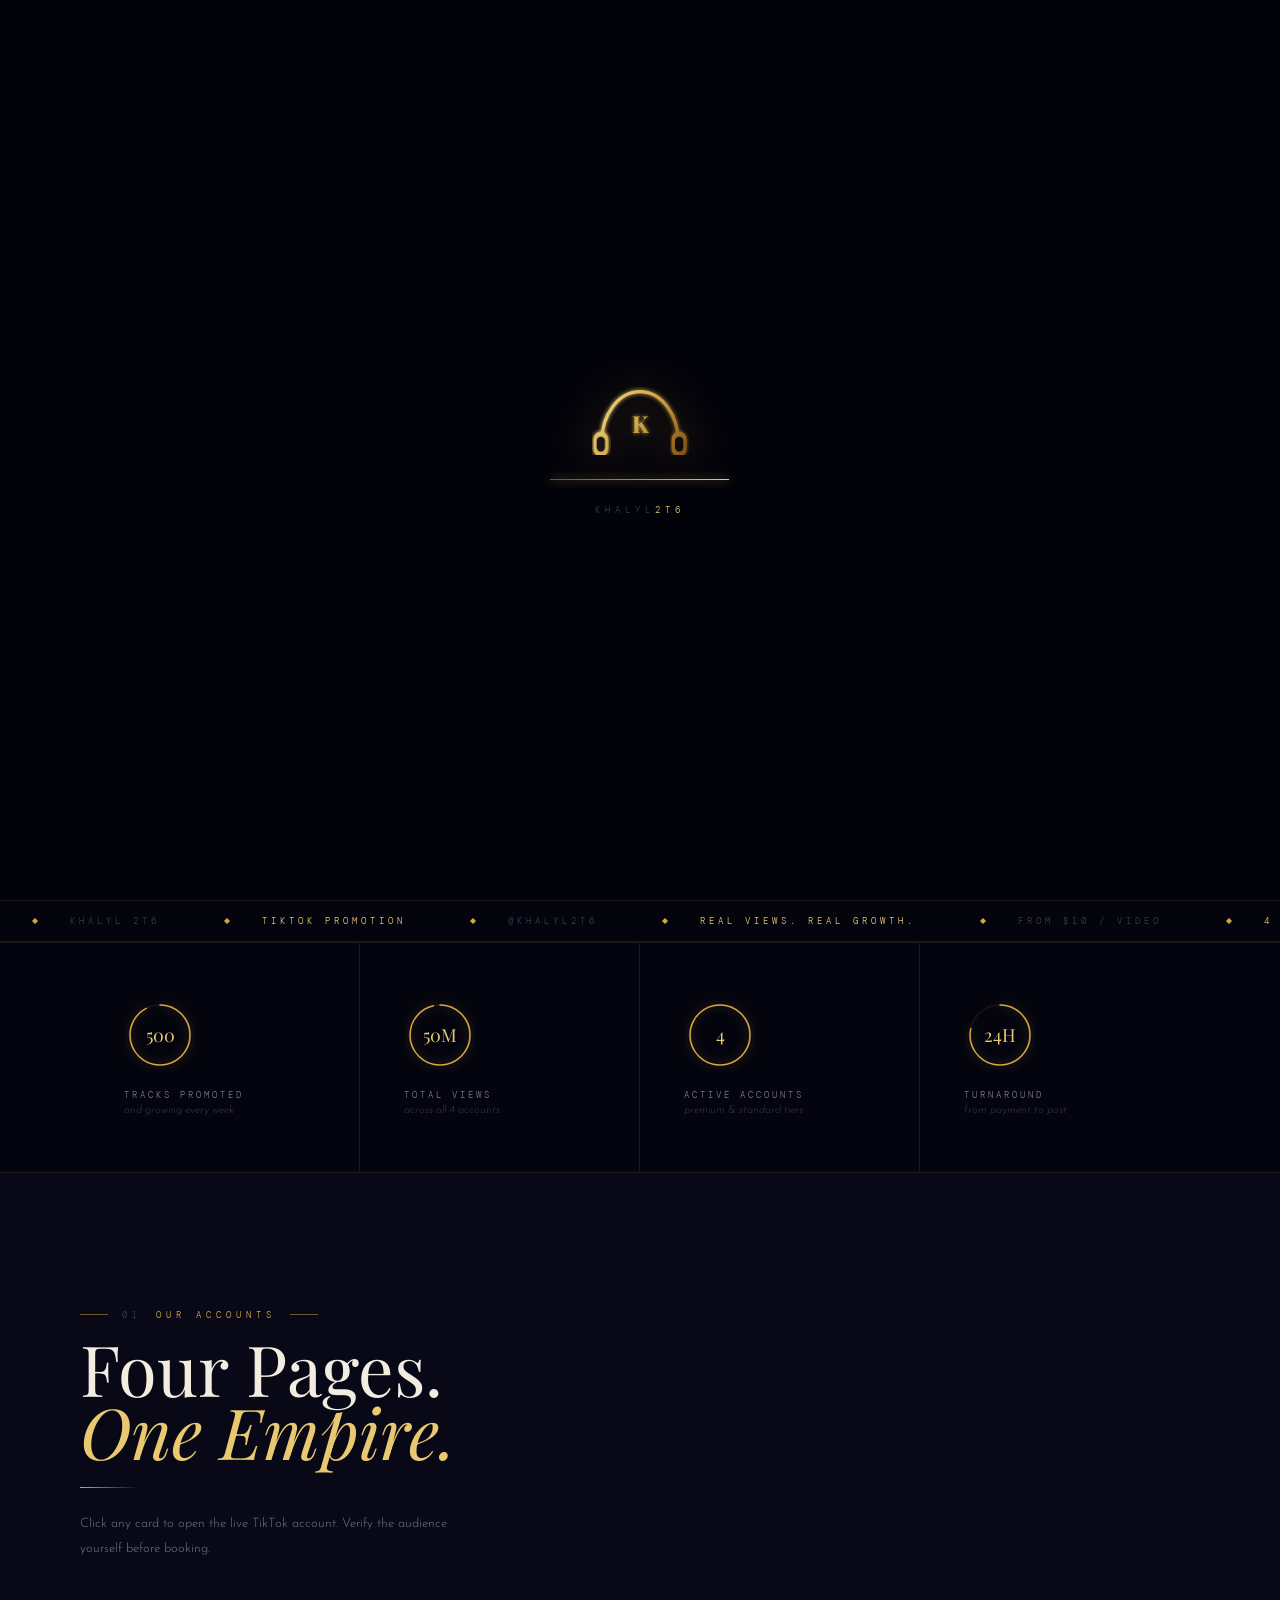
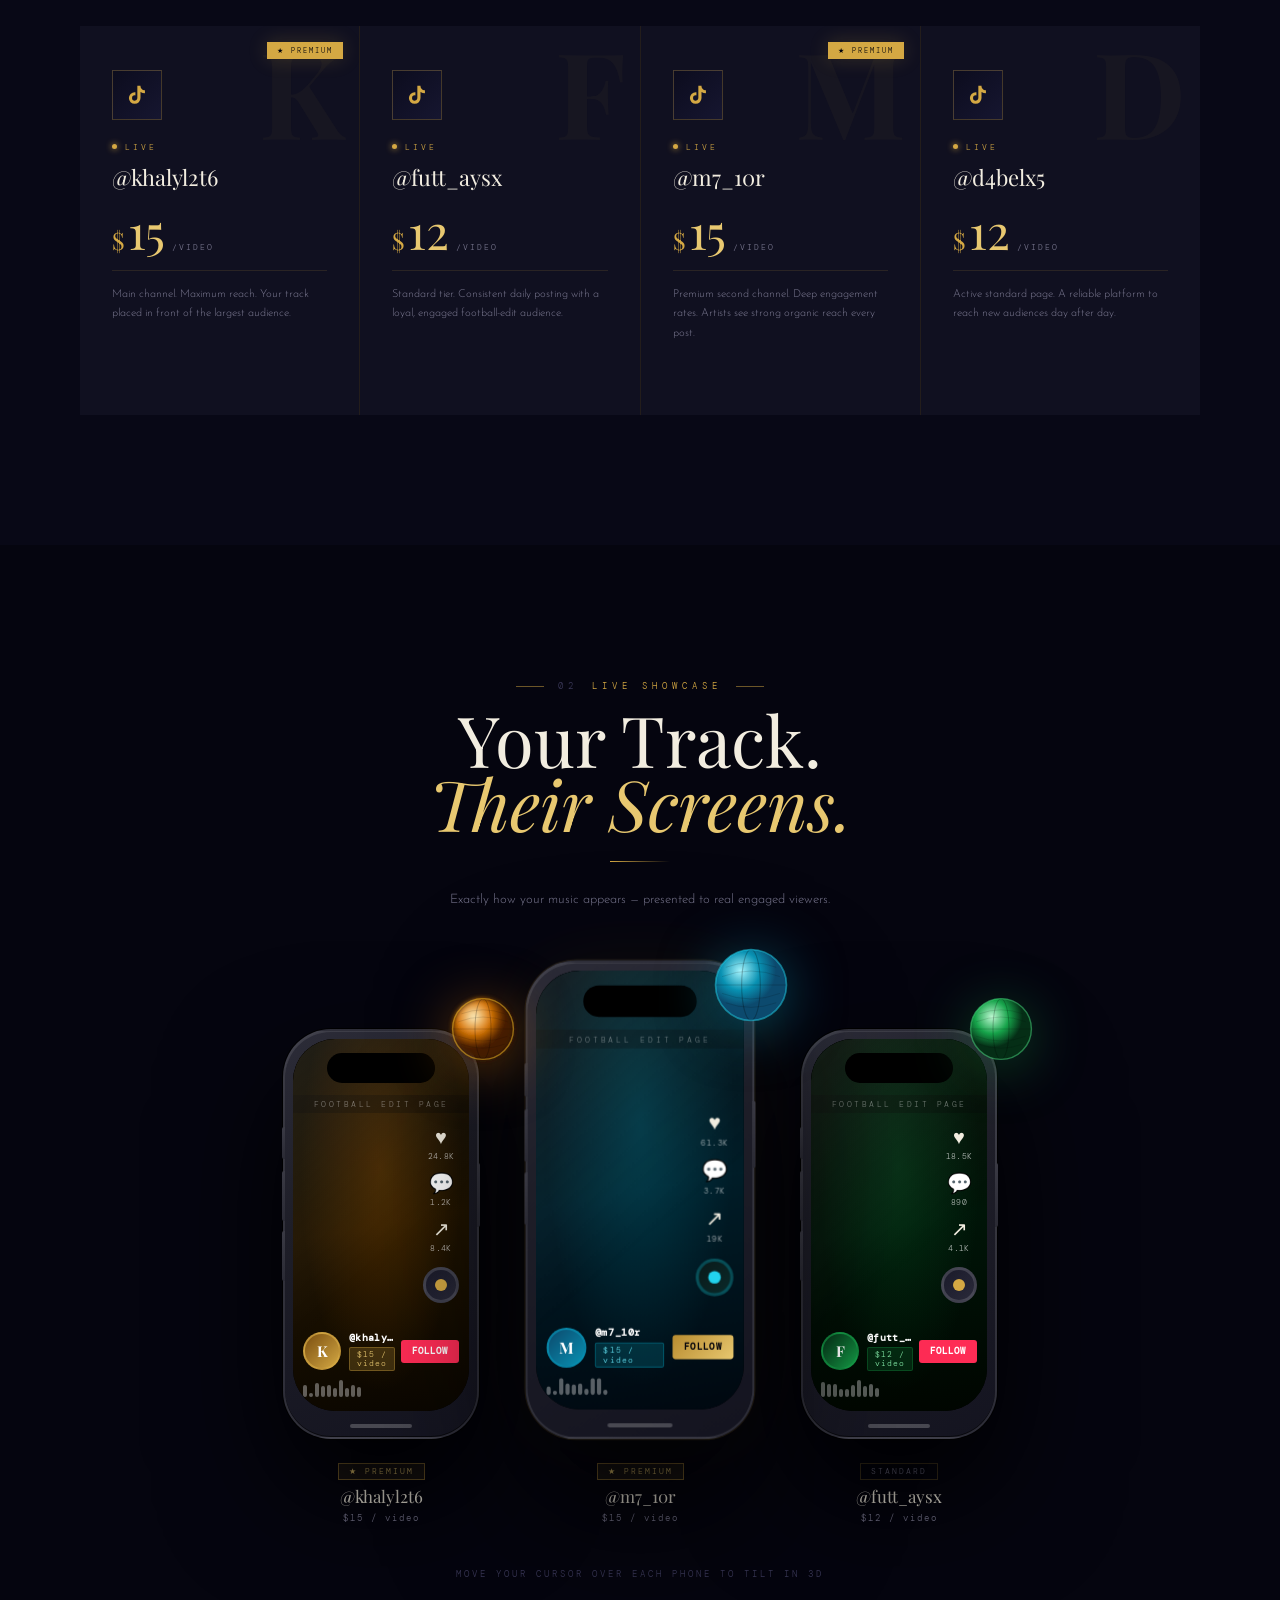
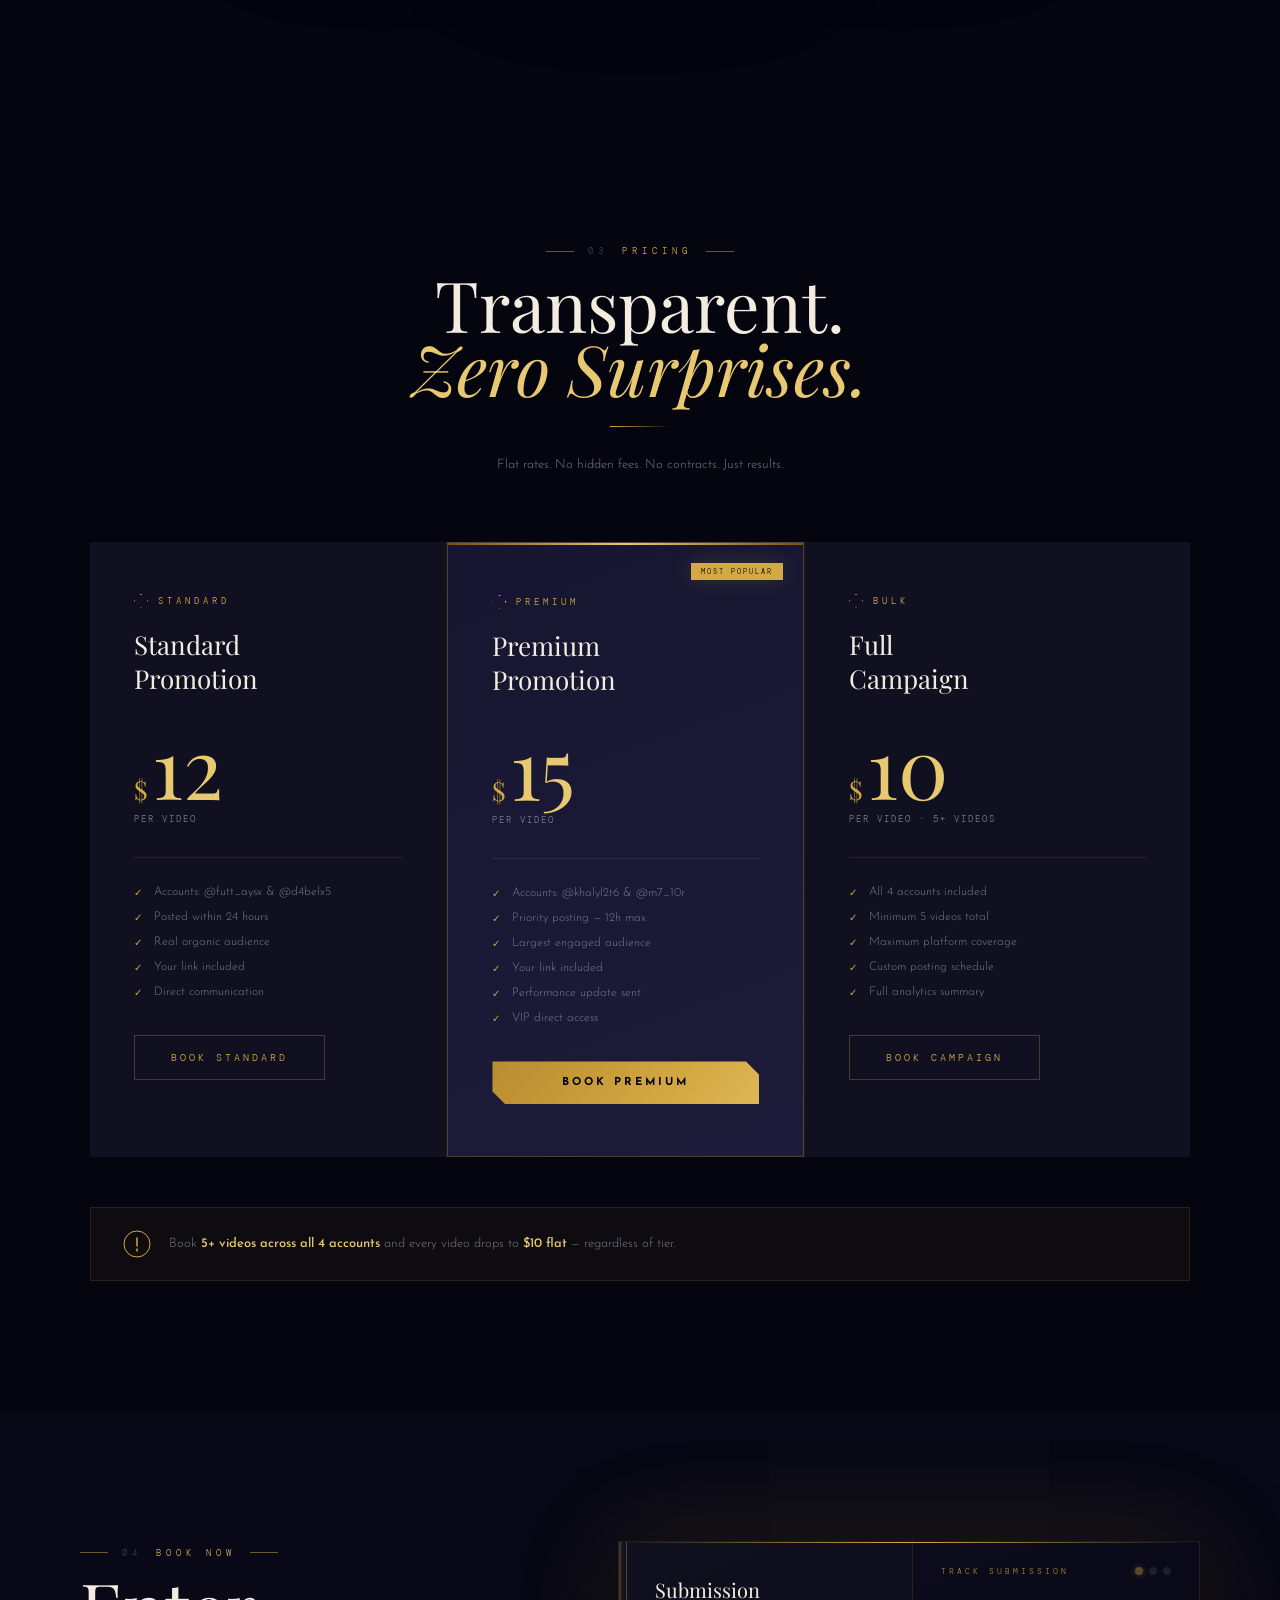
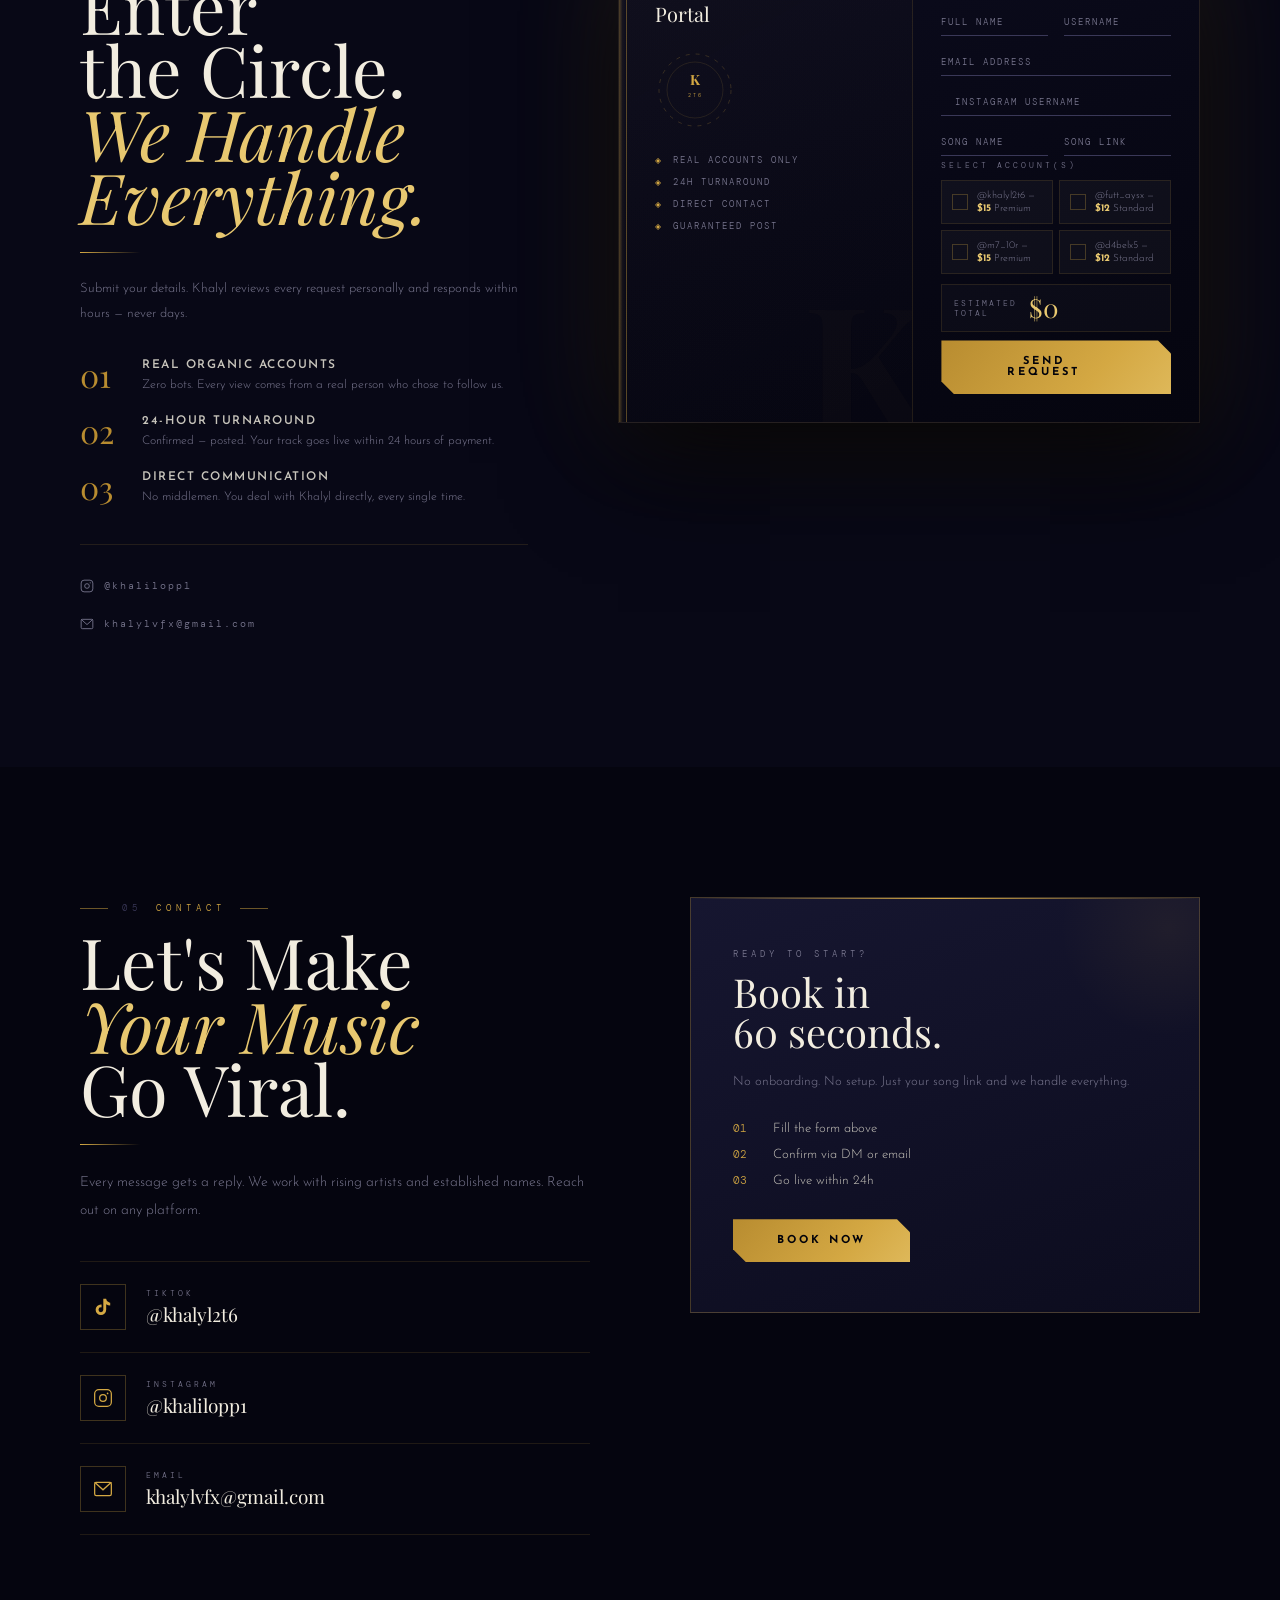
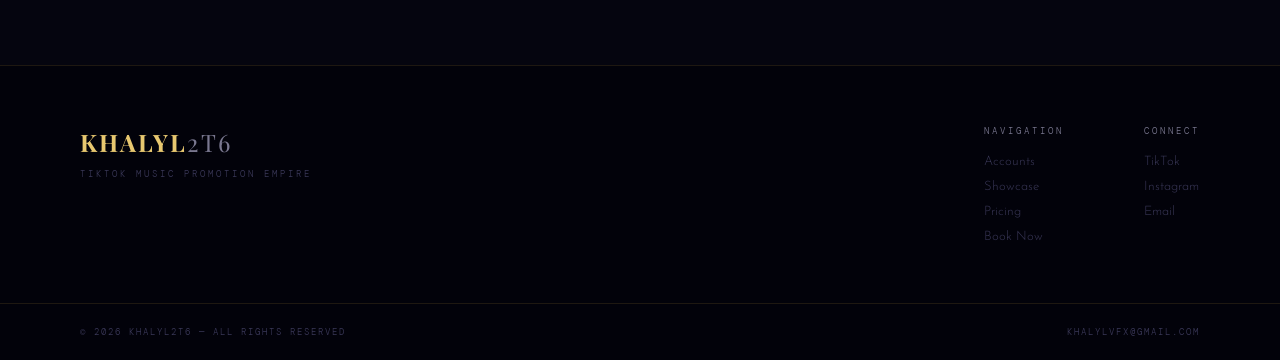
==== commit e1915c1f: "update" ====
--- a/eeee.html
+++ b/eeee.html
@@ -34,7 +34,7 @@
       <text class="pa-k" x="60" y="58" font-family="Playfair Display" font-size="28" font-weight="700" fill="url(#pg1)" text-anchor="middle" filter="url(#pgf)">K</text>
     </svg>
     <div class="pre-bar-outer"><div class="pre-bar-inner" id="preBar"></div></div>
-    <p class="pre-name">KASBA<span>2T6</span></p>
+    <p class="pre-name">KHALYL<span>2T6</span></p>
   </div>
 </div>
 
@@ -72,7 +72,11 @@
     <li><a href="#accounts"  class="nl-link" data-text="Accounts">Accounts</a></li>
     <li><a href="#showcase"  class="nl-link" data-text="Showcase">Showcase</a></li>
     <li><a href="#pricing"   class="nl-link" data-text="Pricing">Pricing</a></li>
-    <li><a href="#booking"   class="nl-link" data-text="Book Now">Bk Now</a></li>
+
+    
+
+    <li><a href="#booking"   class="nl-link" data-text="Book Now">bazool omk Now</a></li>
+
     <li><a href="#contact"   class="nl-link" data-text="Contact">Contact</a></li>
   </ul>
 
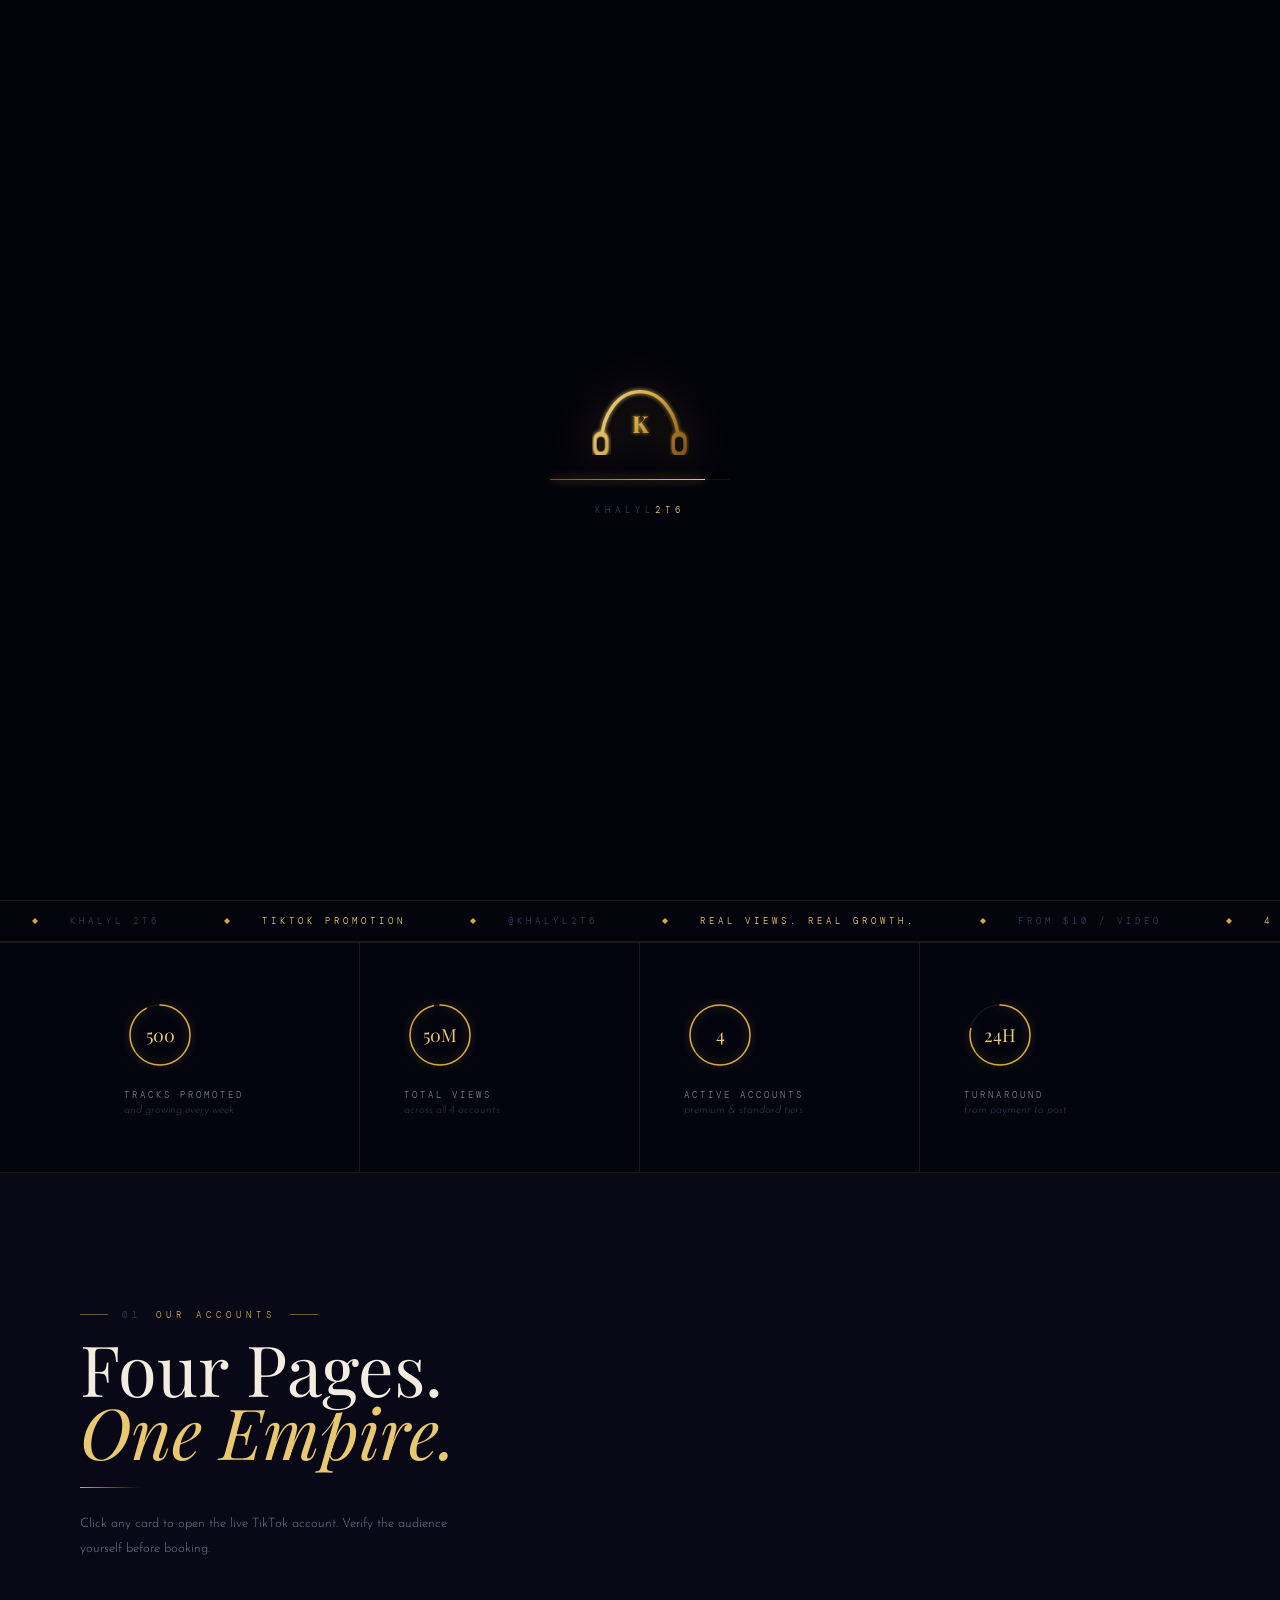
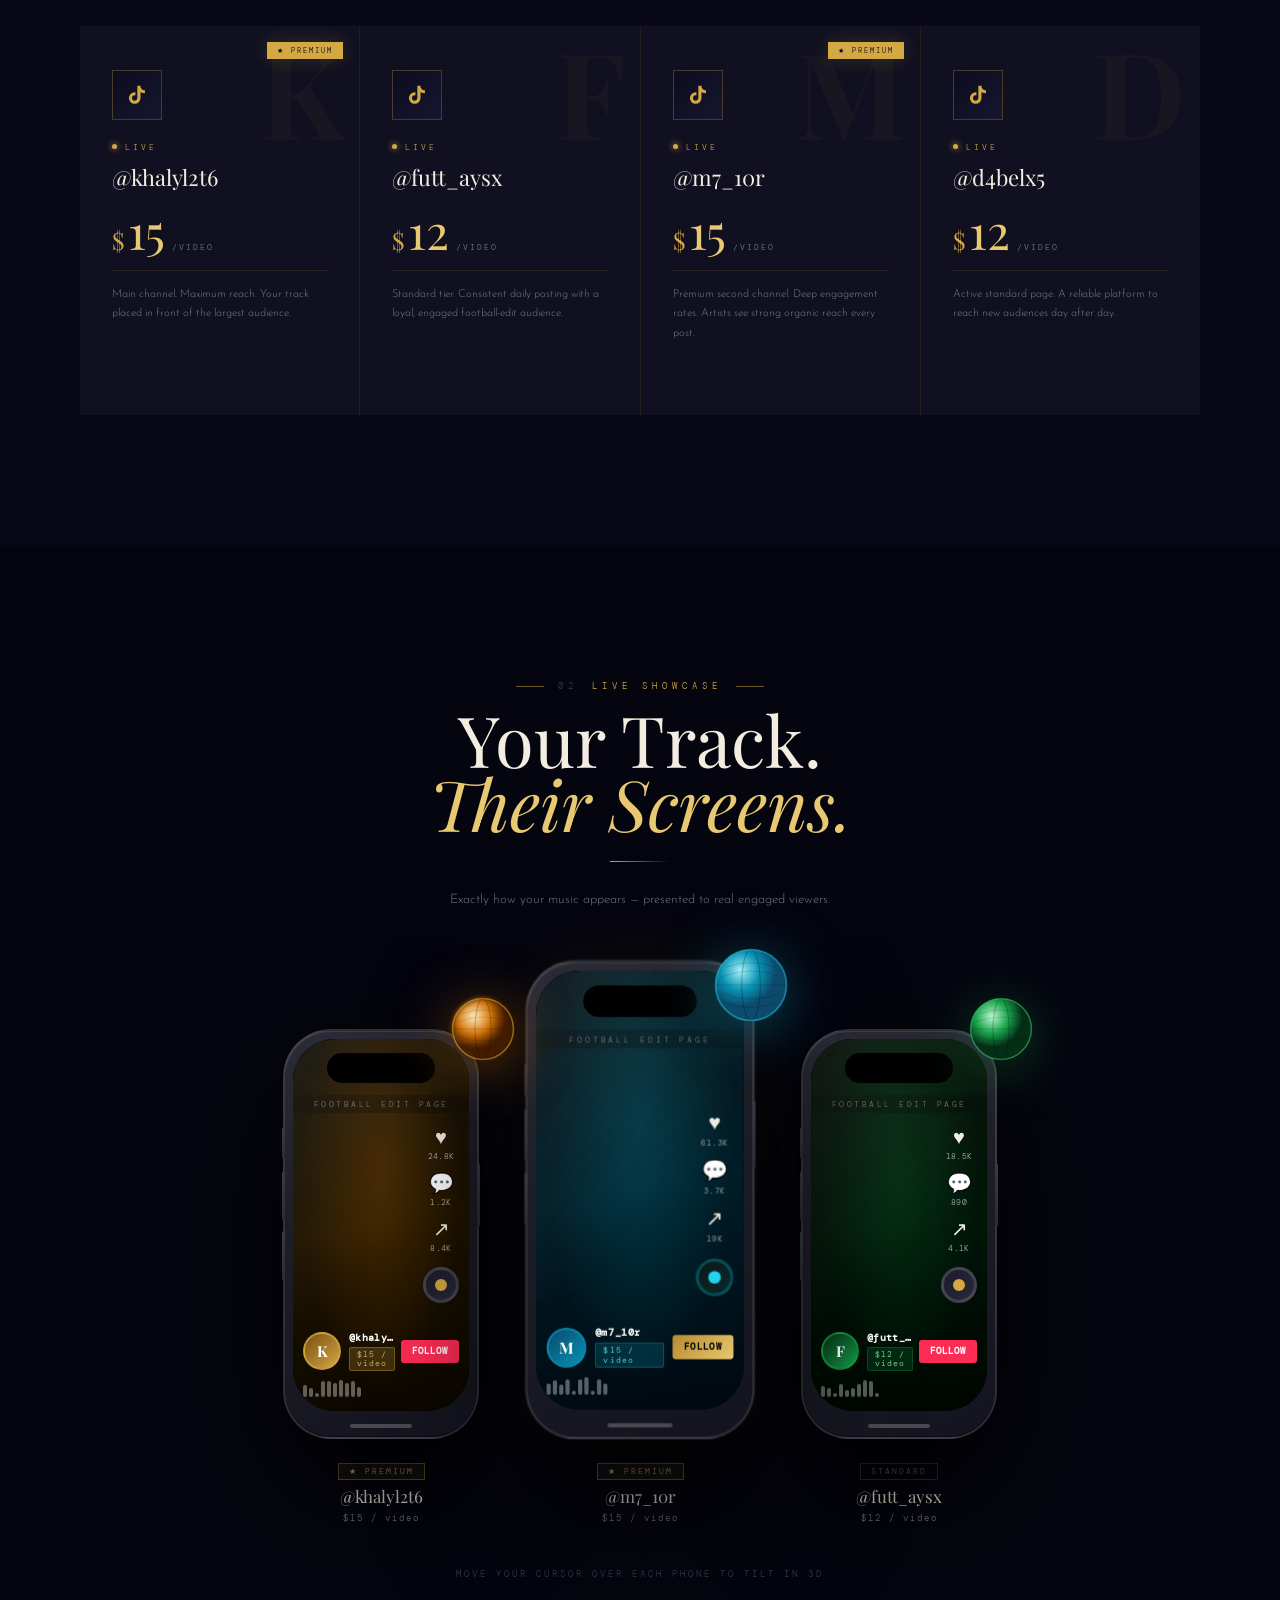
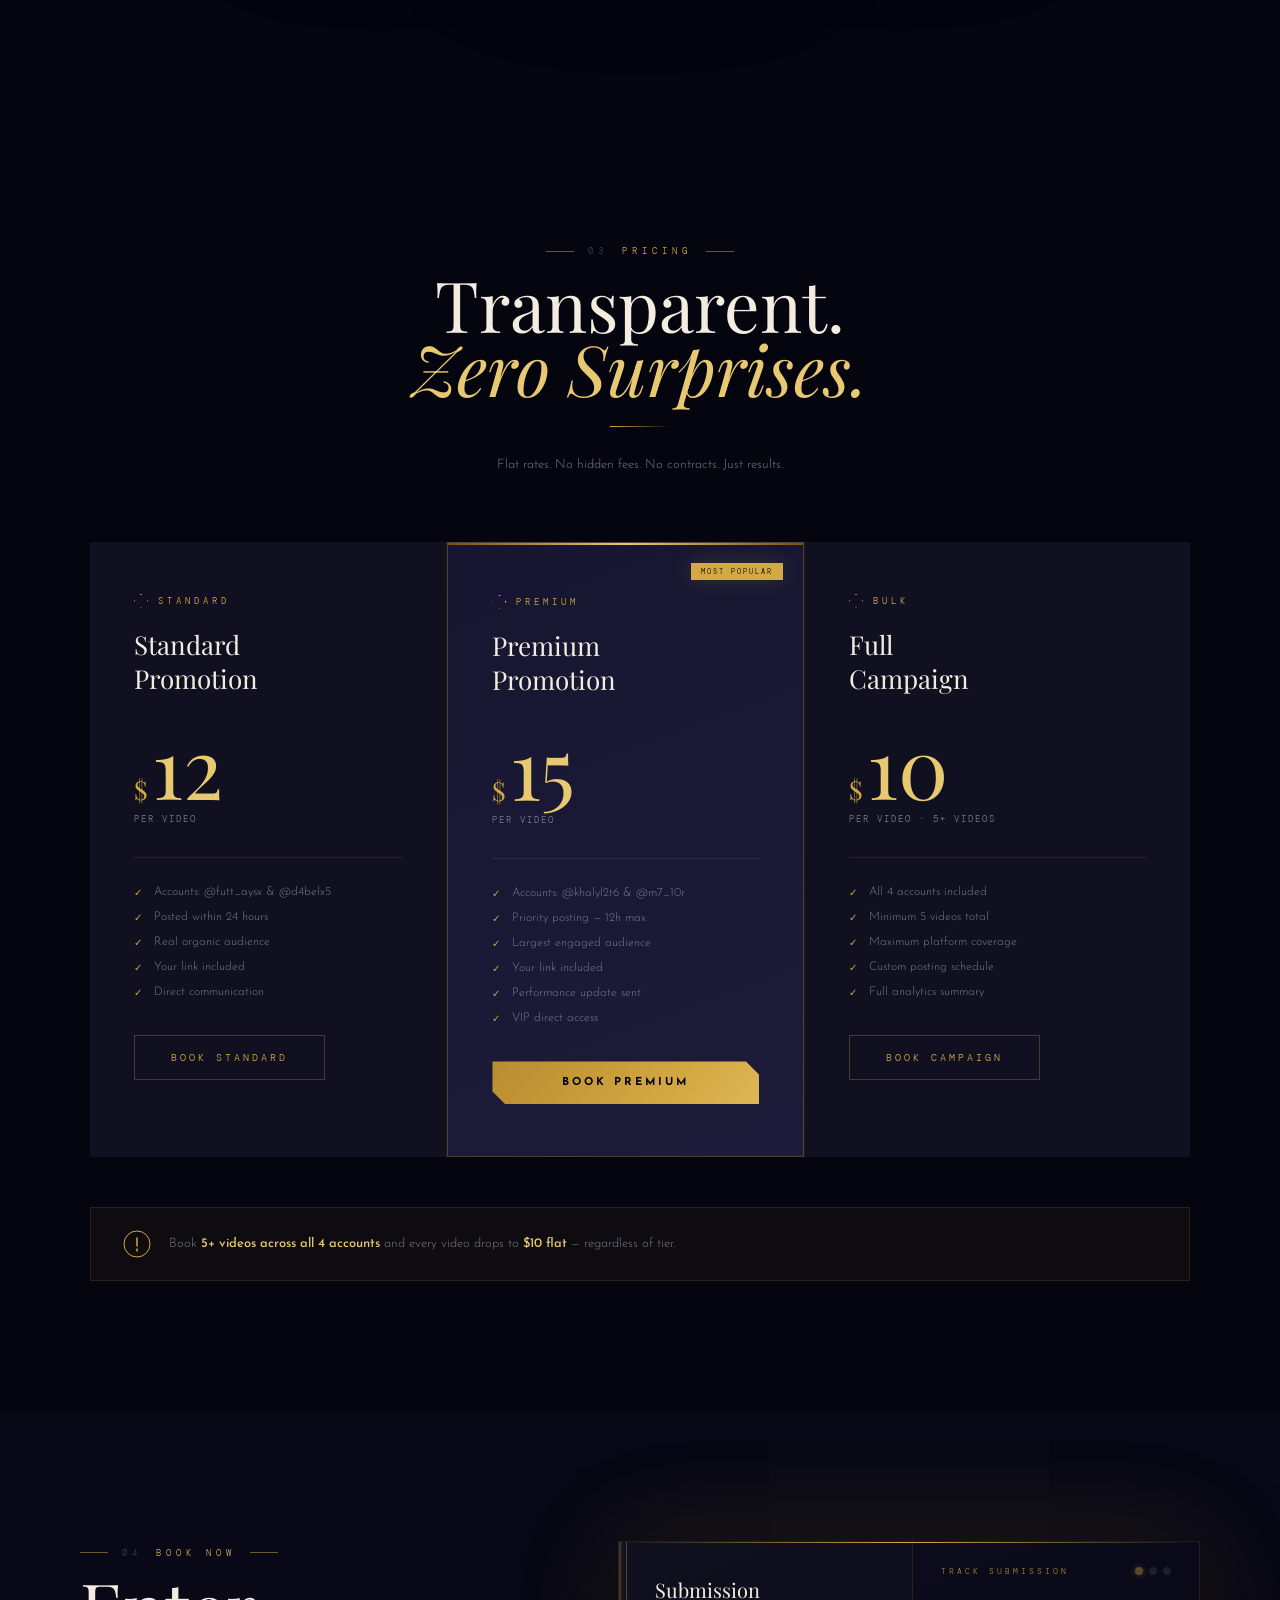
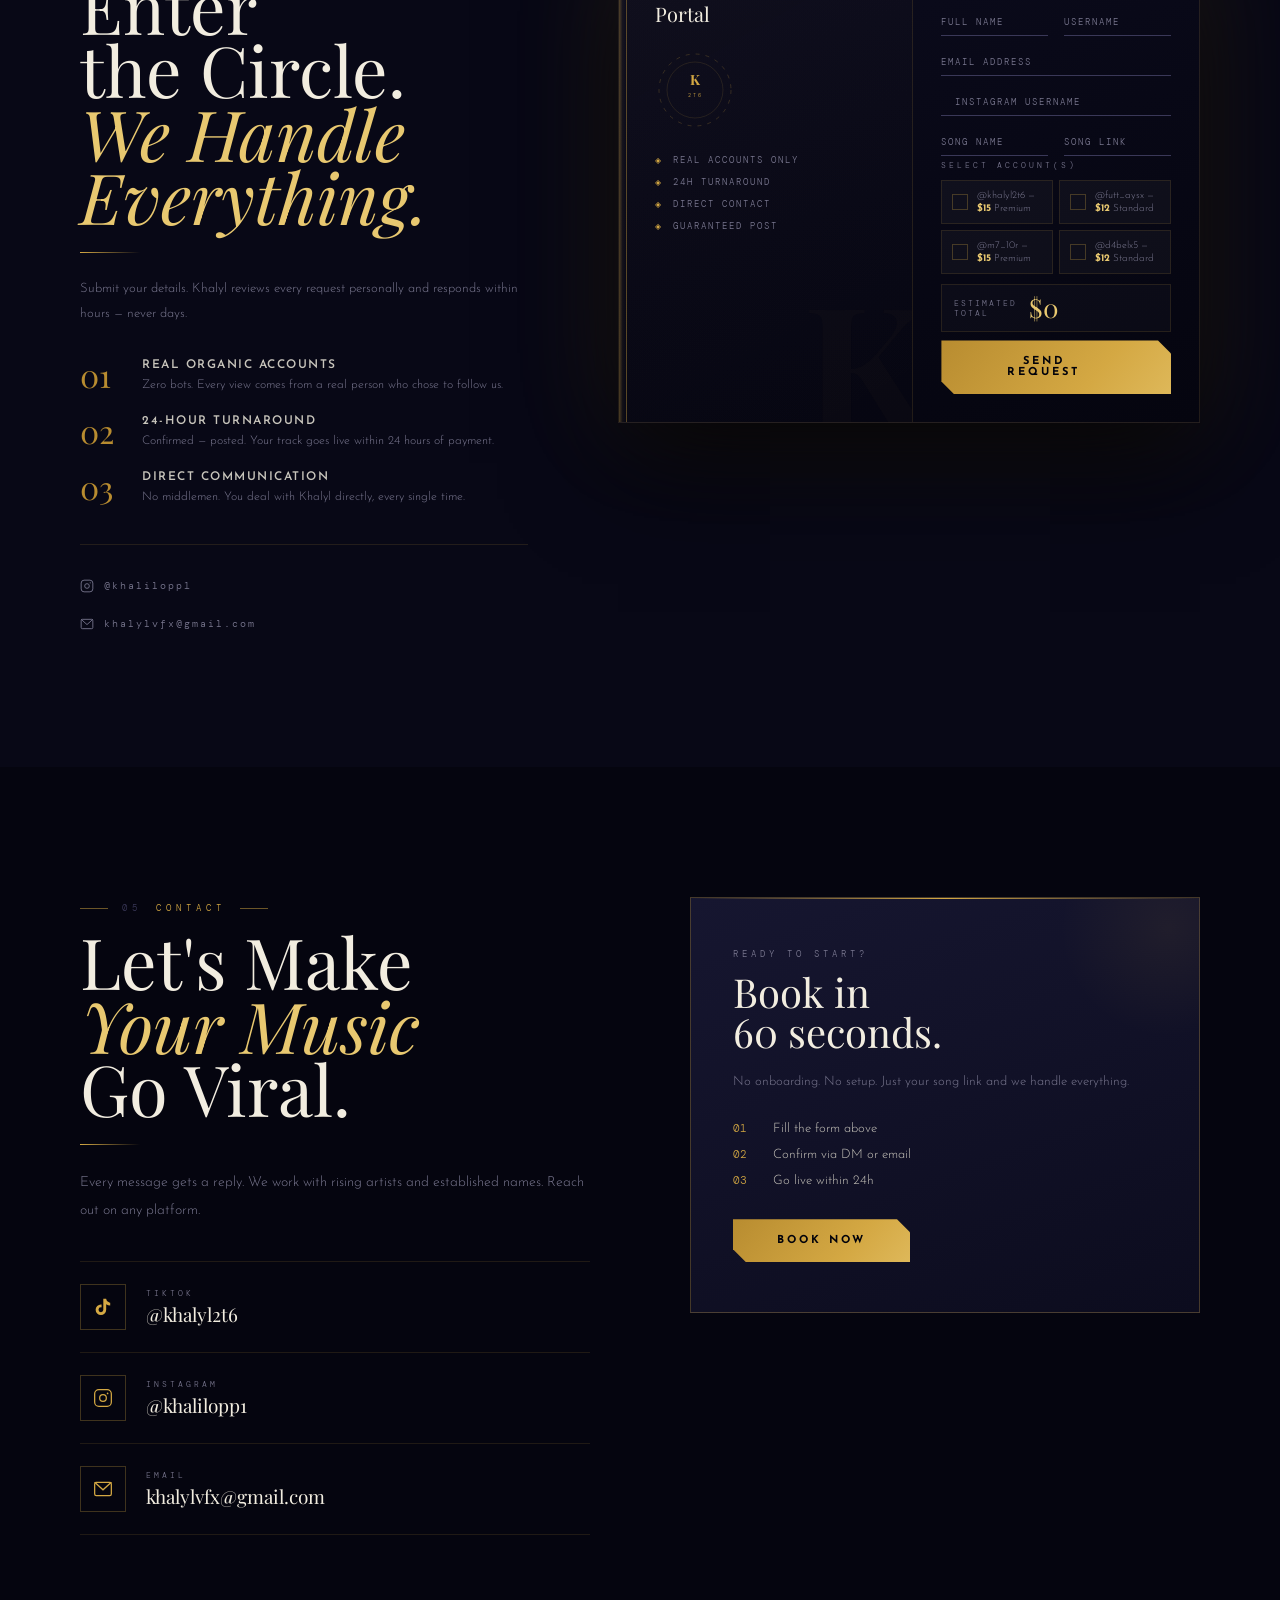
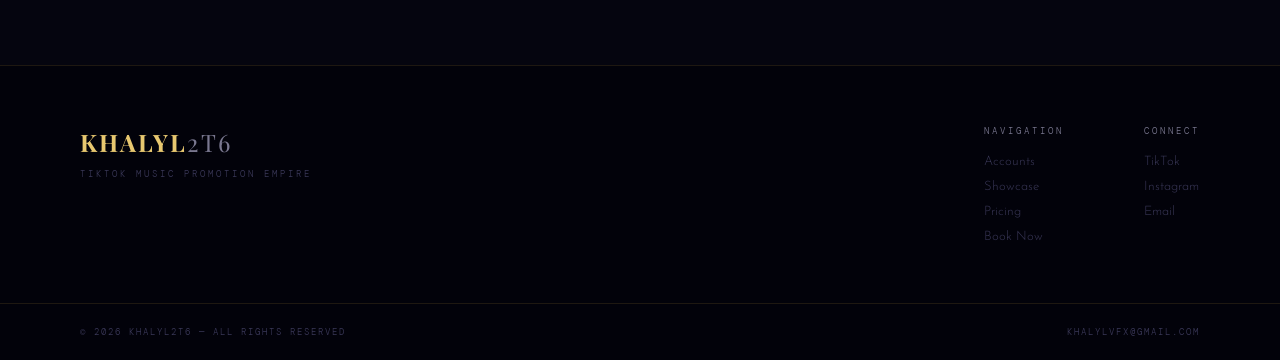
==== commit d327ef38: "git rebase --continueYour commit message here" ====
--- a/eeee.html
+++ b/eeee.html
@@ -73,9 +73,11 @@
     <li><a href="#showcase"  class="nl-link" data-text="Showcase">Showcase</a></li>
     <li><a href="#pricing"   class="nl-link" data-text="Pricing">Pricing</a></li>
 
+
     
 
     <li><a href="#booking"   class="nl-link" data-text="Book Now">bazool omk Now</a></li>
+
 
     <li><a href="#contact"   class="nl-link" data-text="Contact">Contact</a></li>
   </ul>
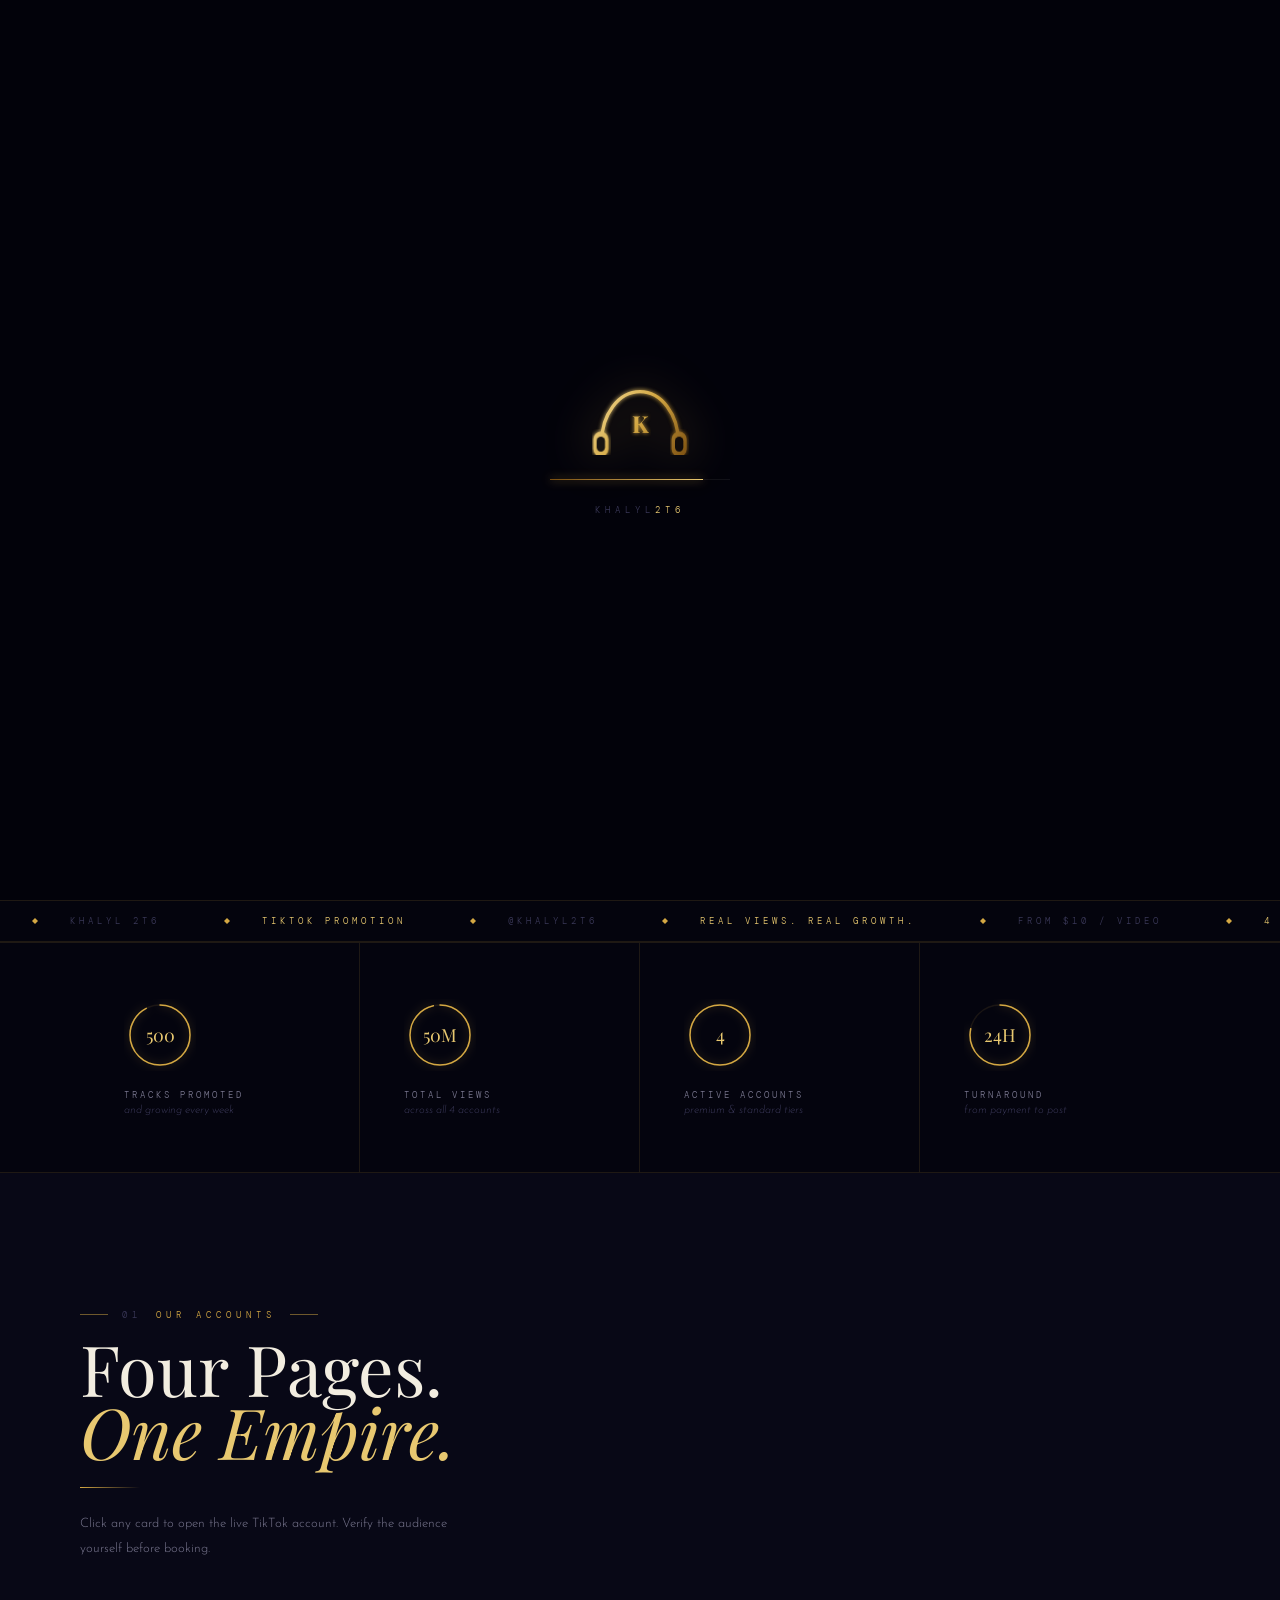
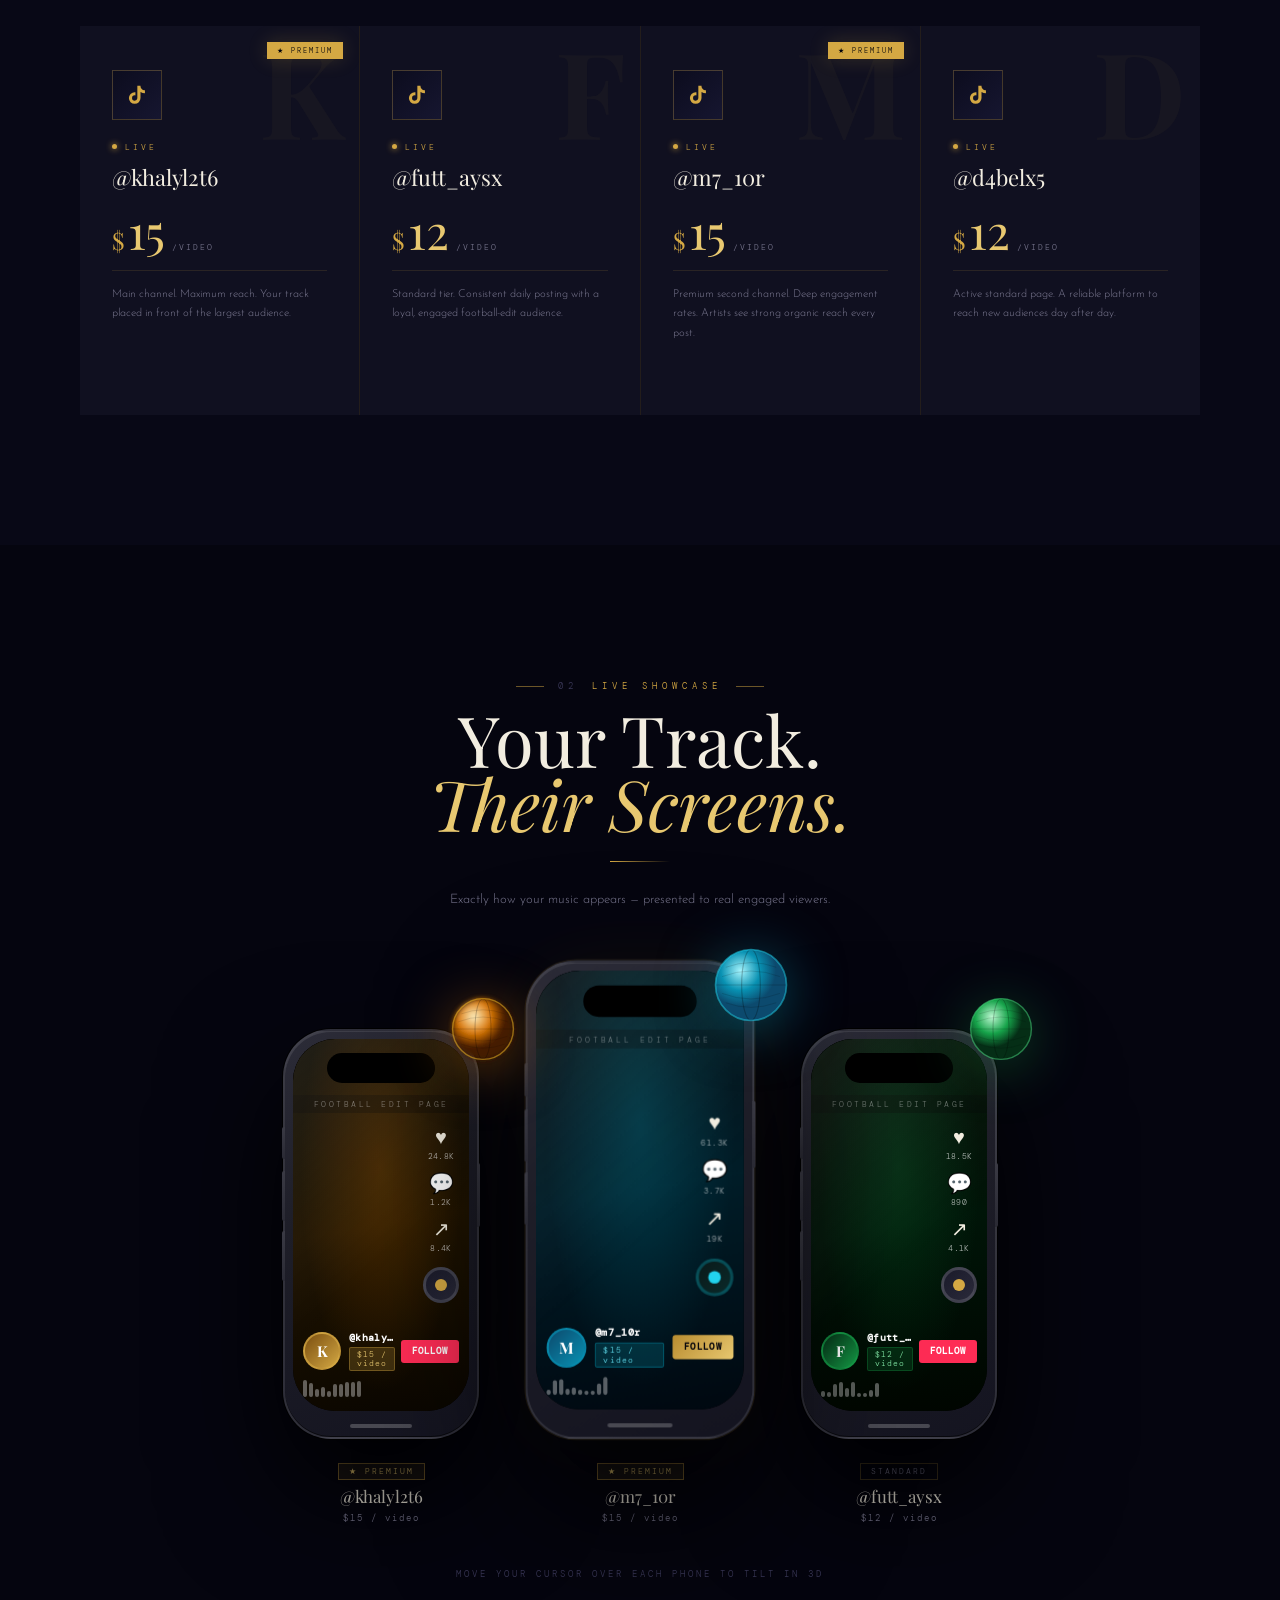
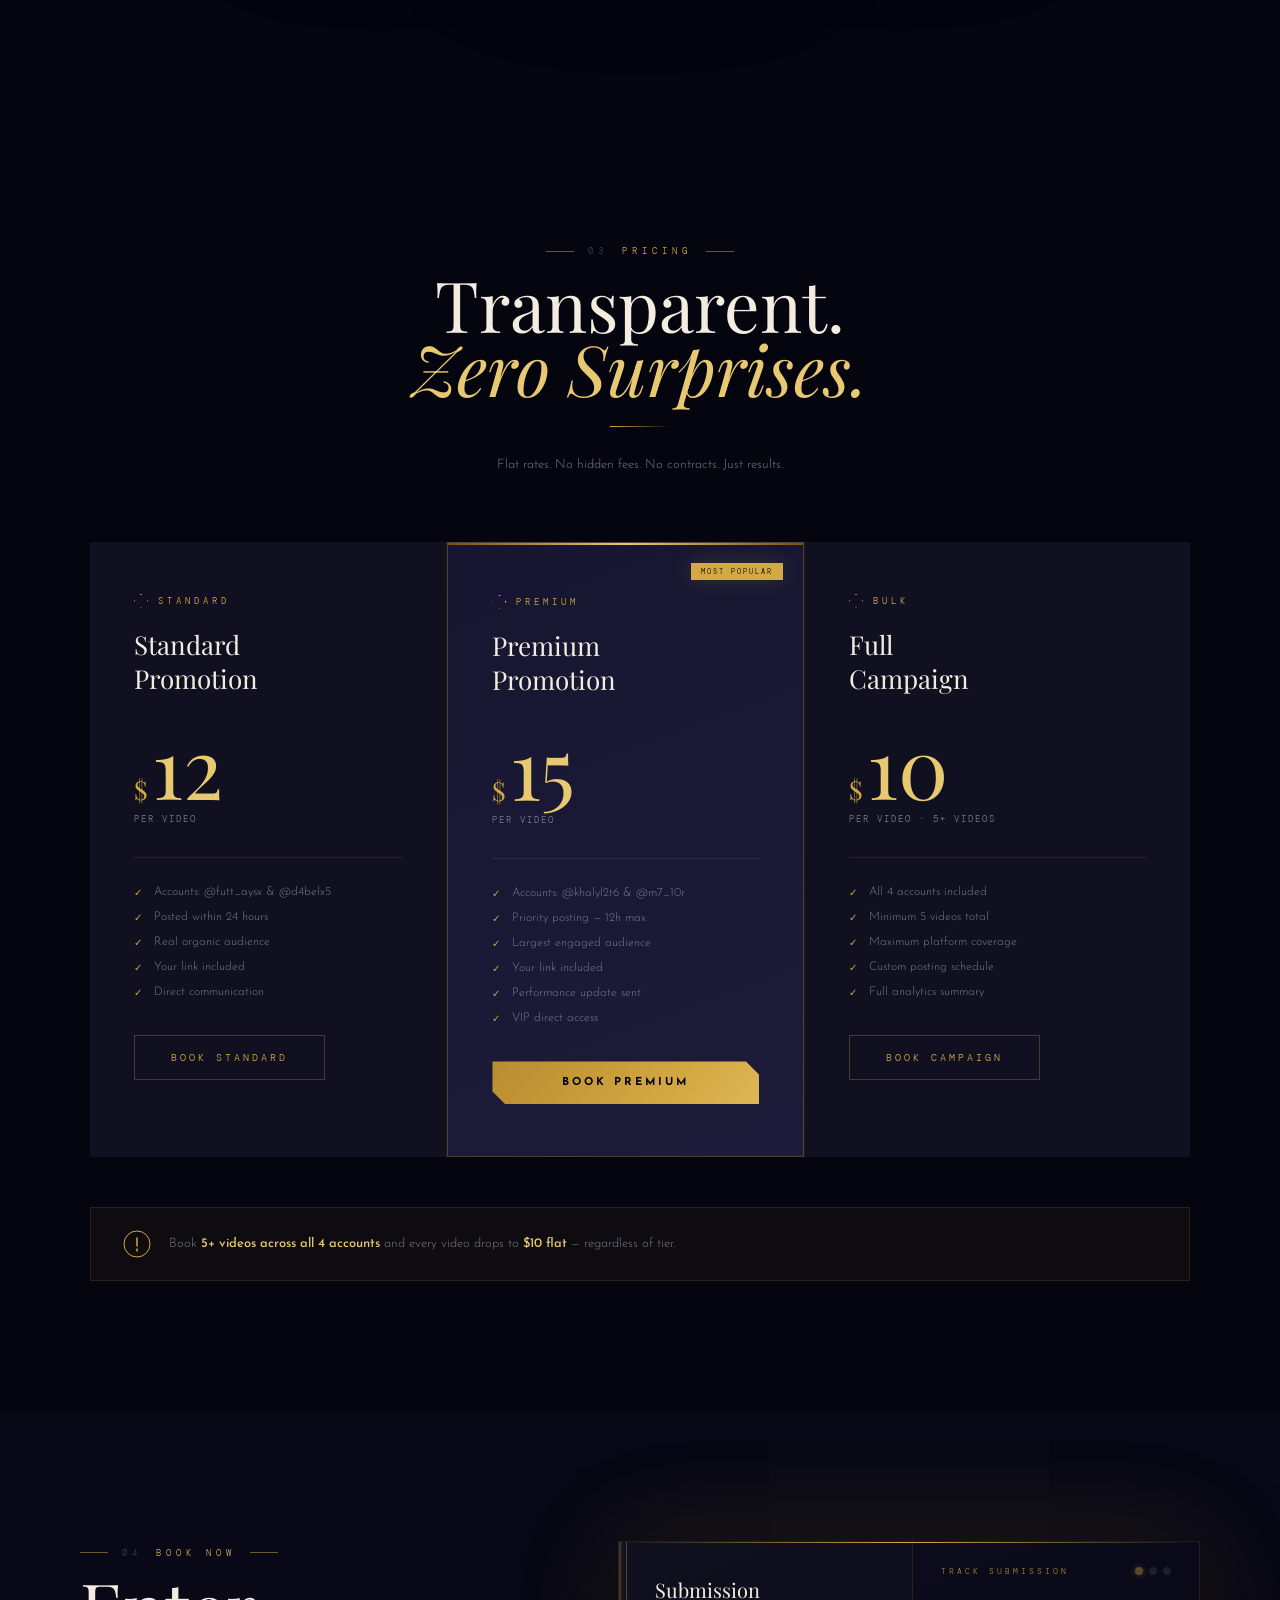
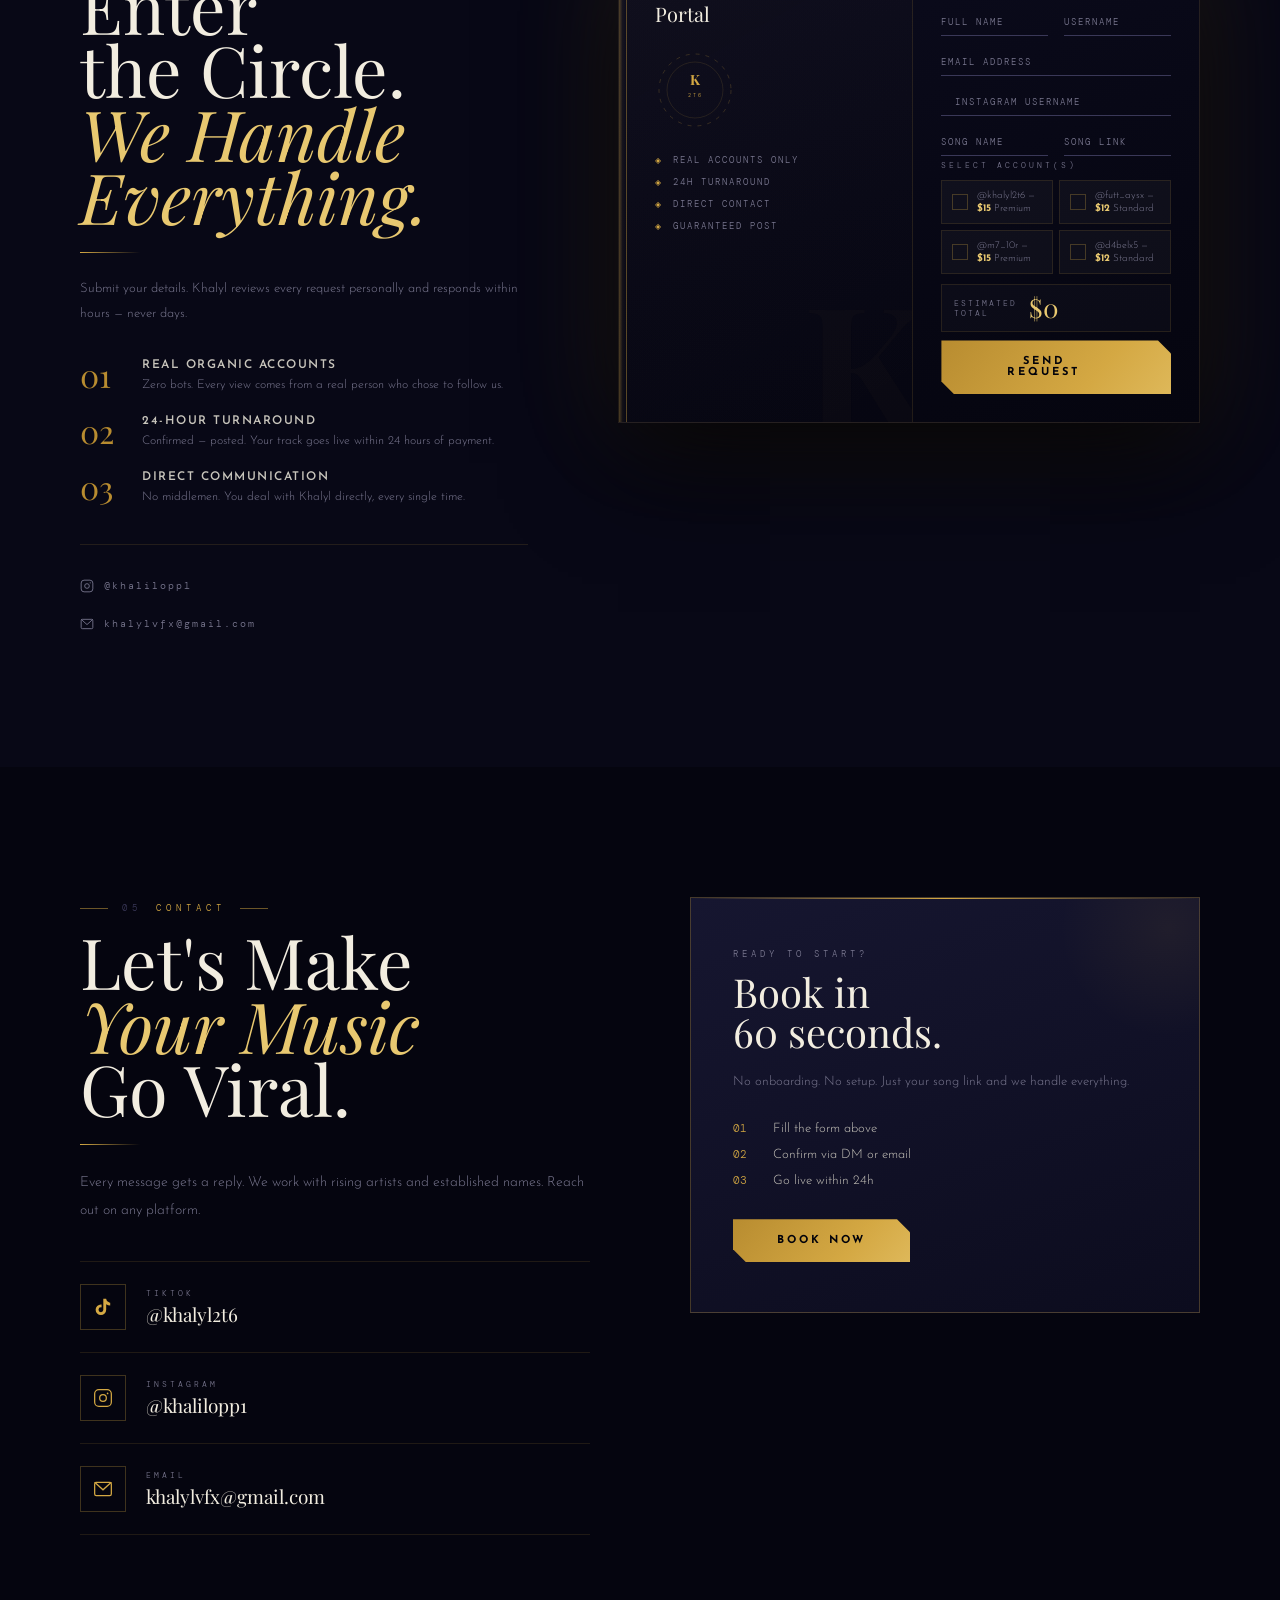
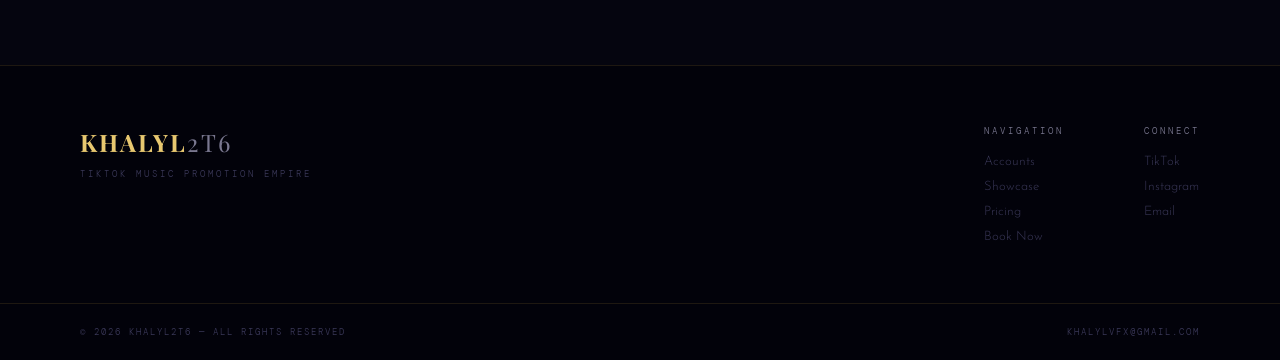
==== commit 69251983: "Your commit message here" ====
--- a/eeee.html
+++ b/eeee.html
@@ -72,13 +72,7 @@
     <li><a href="#accounts"  class="nl-link" data-text="Accounts">Accounts</a></li>
     <li><a href="#showcase"  class="nl-link" data-text="Showcase">Showcase</a></li>
     <li><a href="#pricing"   class="nl-link" data-text="Pricing">Pricing</a></li>
-
-
-    
-
-    <li><a href="#booking"   class="nl-link" data-text="Book Now">bazool omk Now</a></li>
-
-
+<li><a href="#booking"   class="nl-link" data-text="Book Now">bazool omk Now</a></li>
     <li><a href="#contact"   class="nl-link" data-text="Contact">Contact</a></li>
   </ul>
 
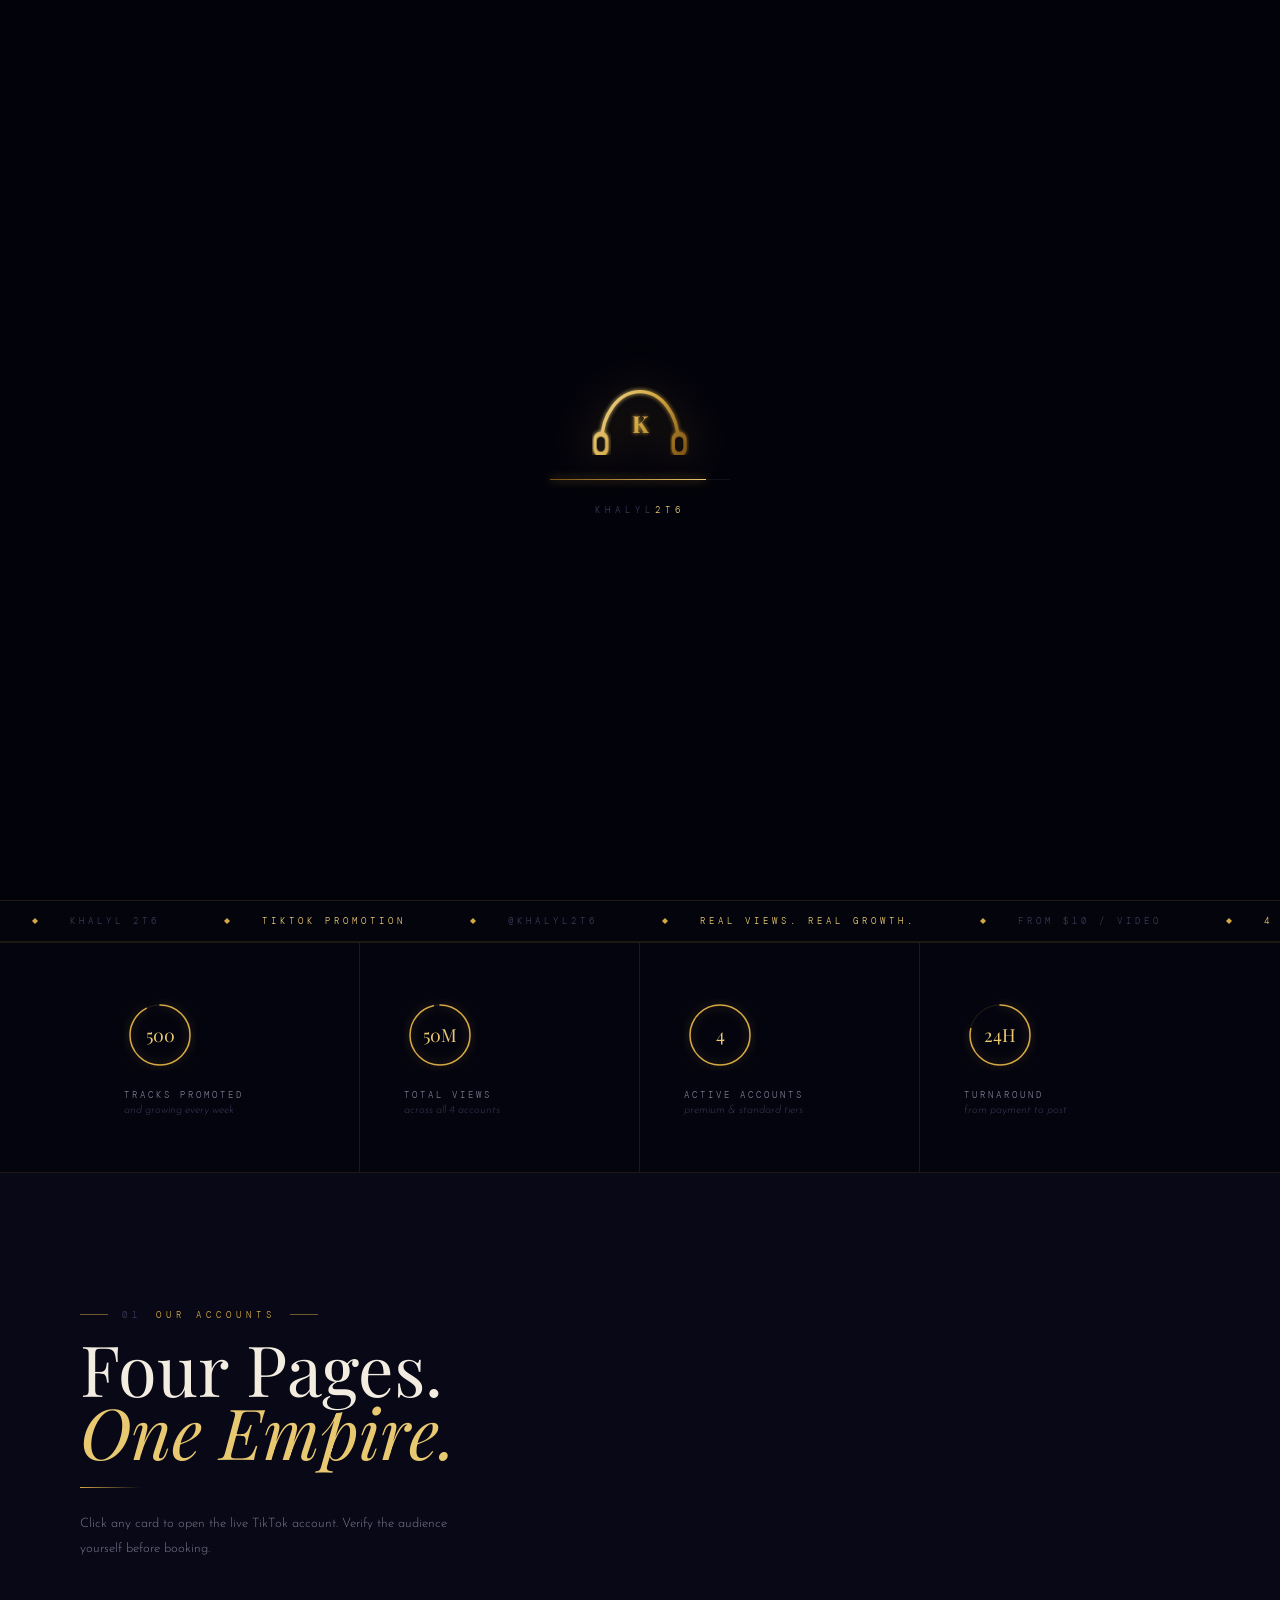
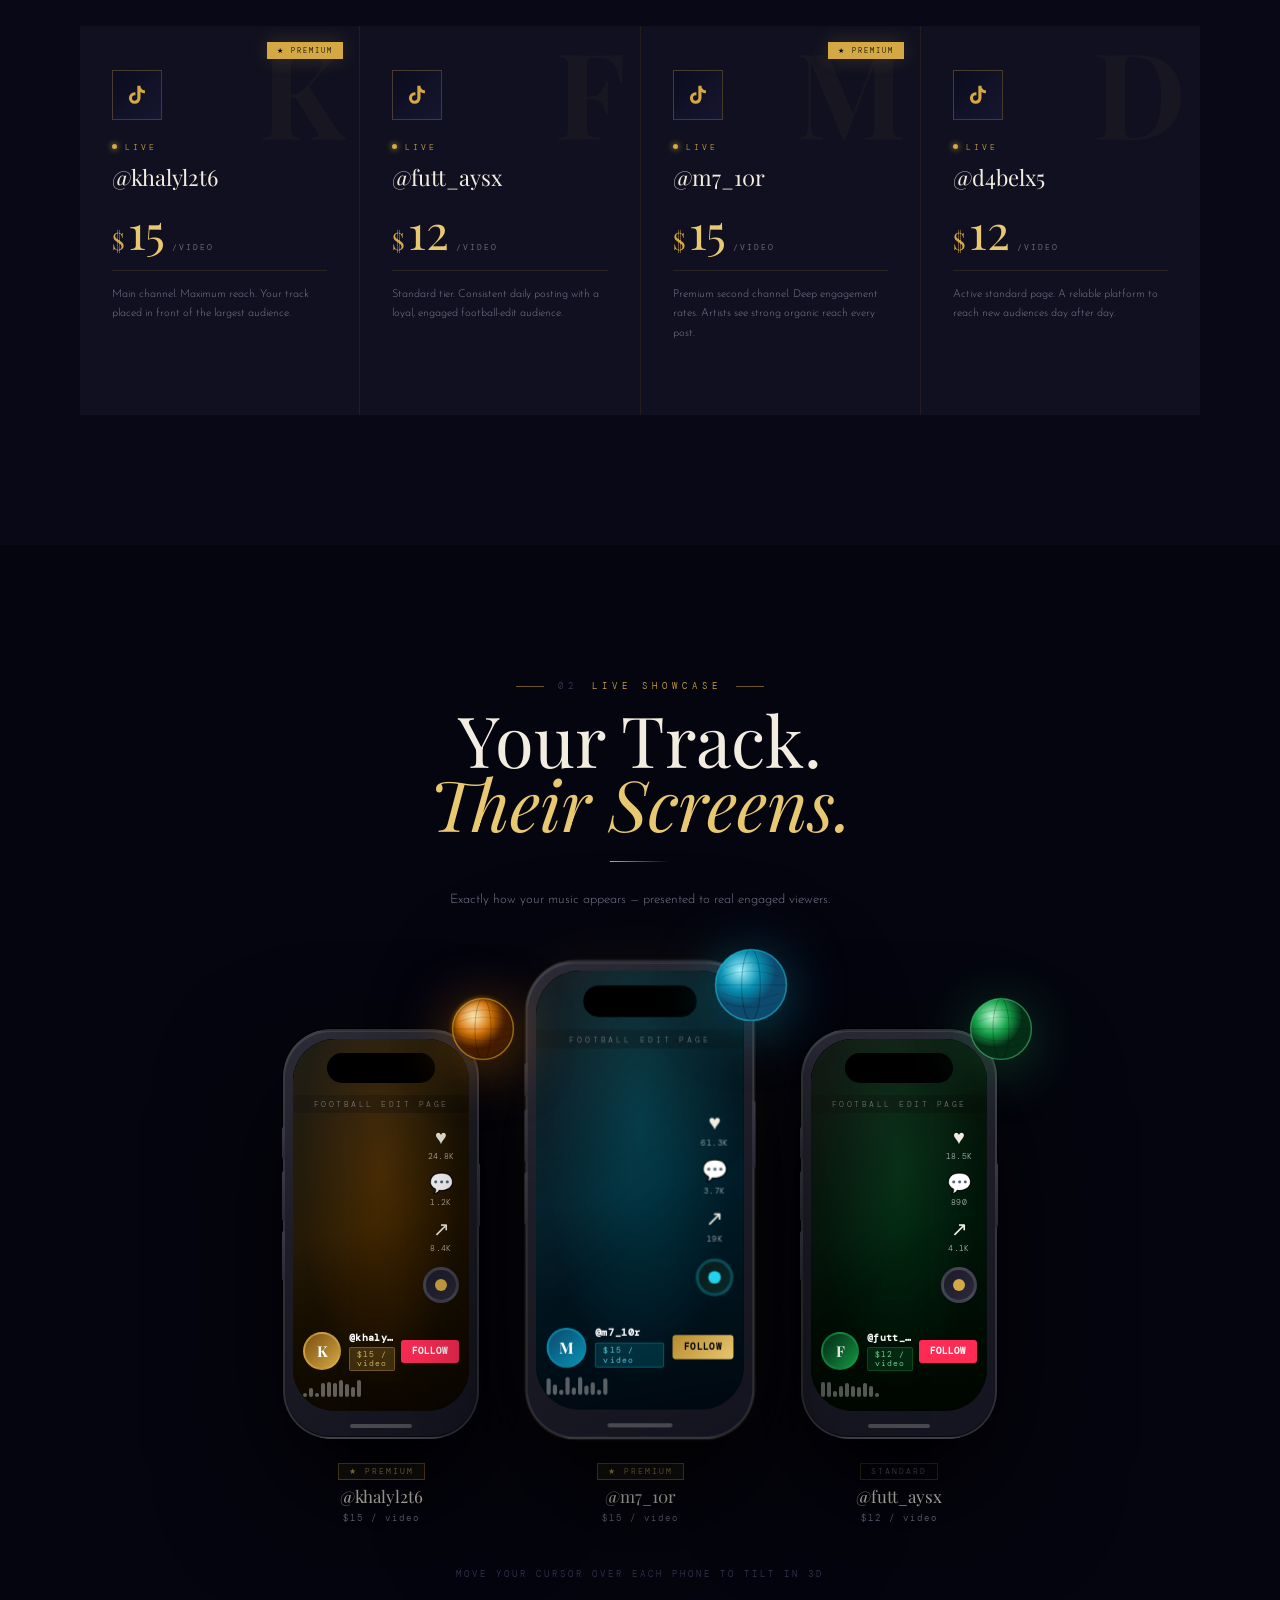
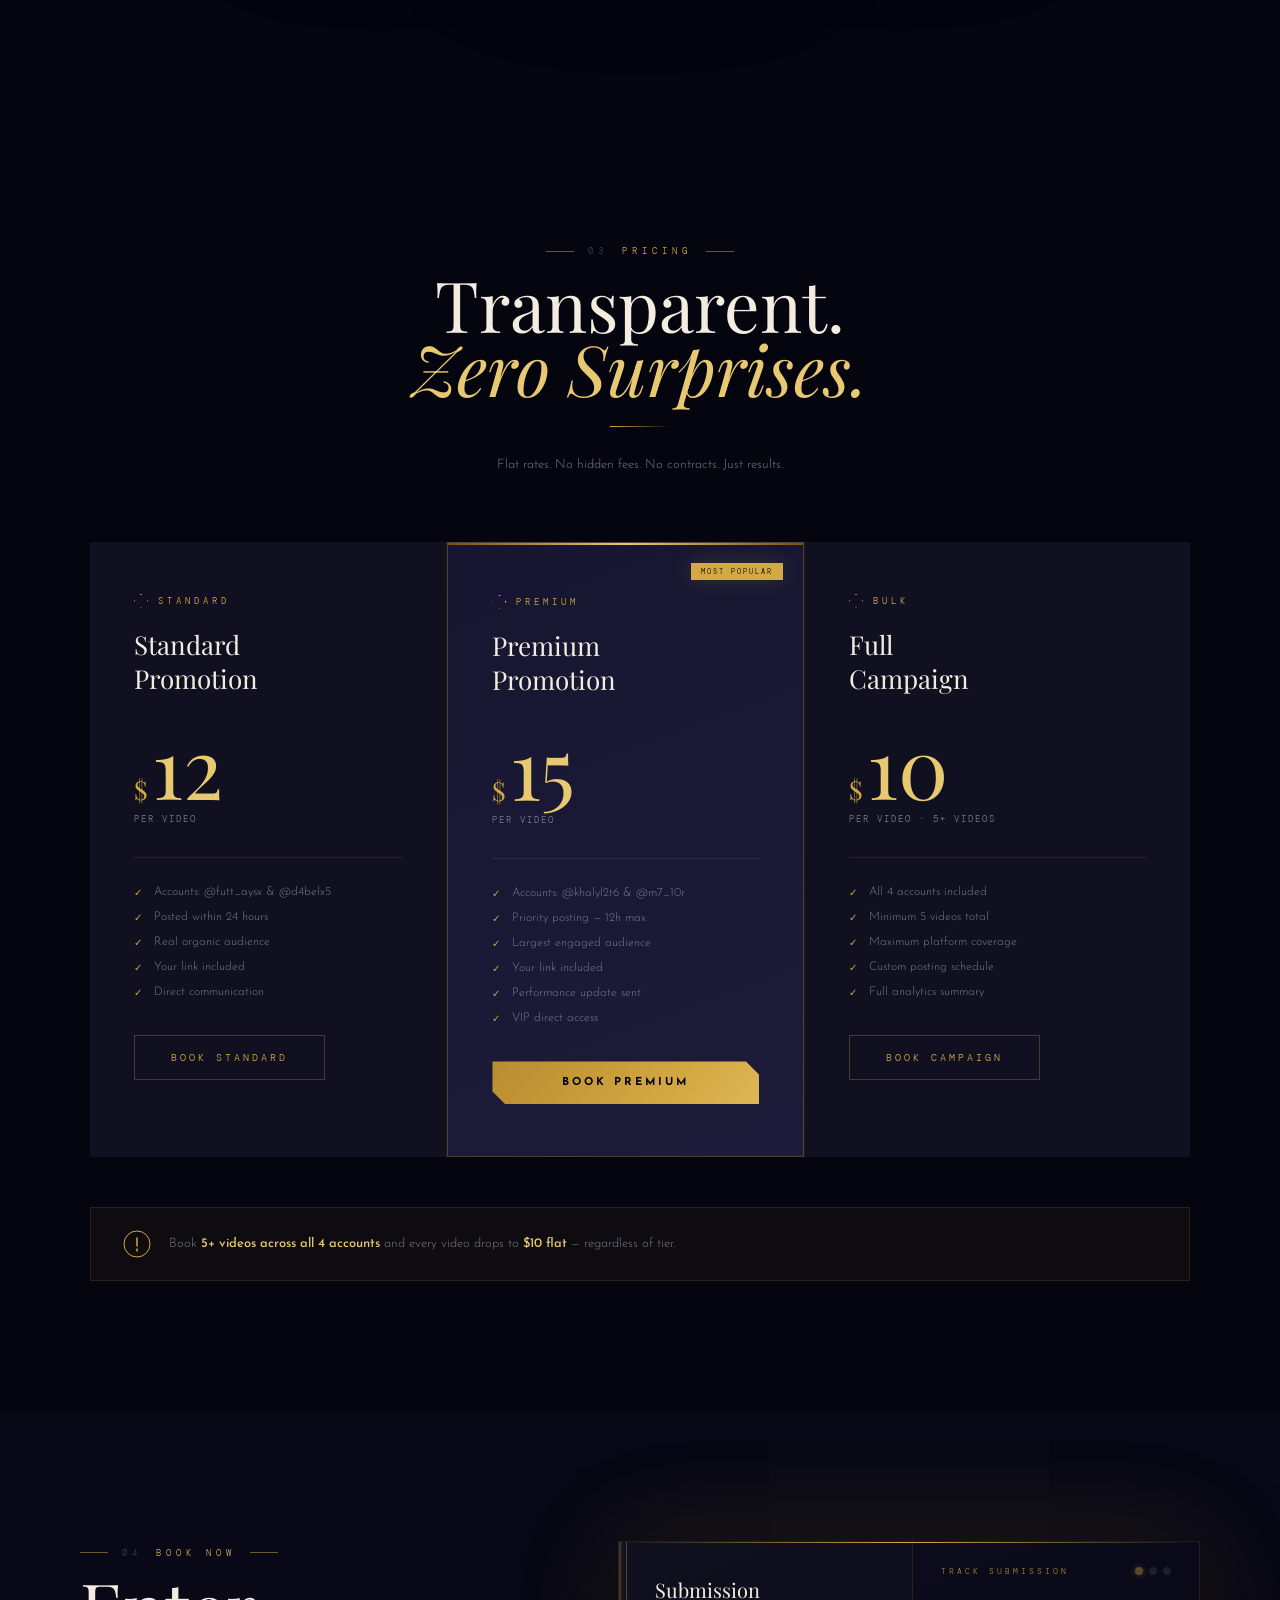
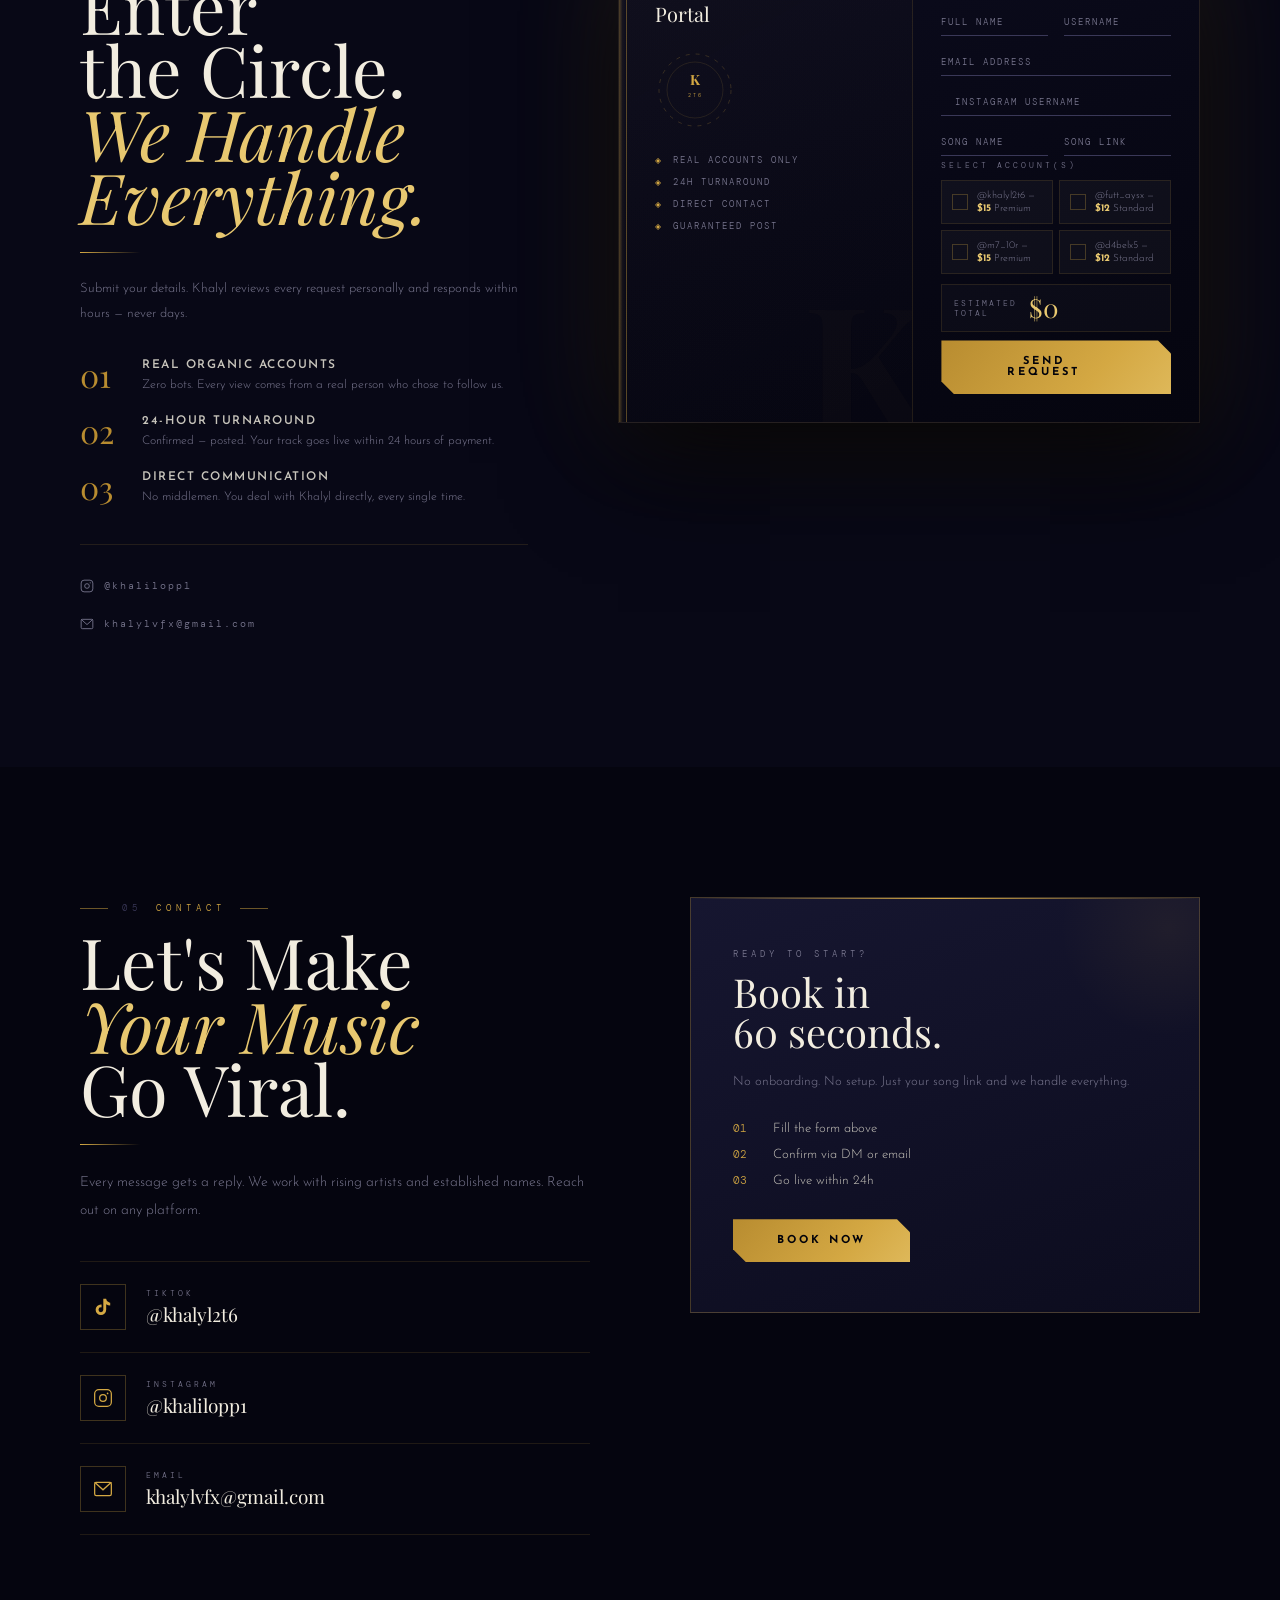
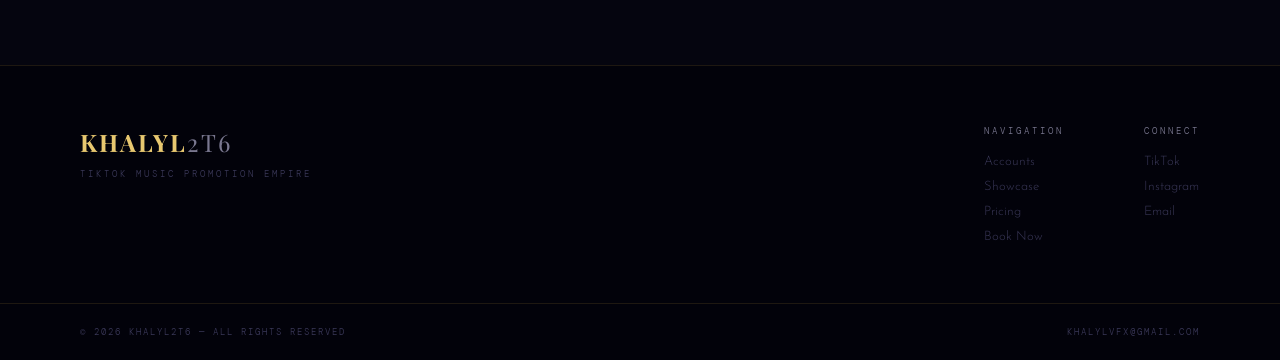
==== commit 3c566728: "Your commit message here" ====
--- a/eeee.html
+++ b/eeee.html
@@ -72,7 +72,7 @@
     <li><a href="#accounts"  class="nl-link" data-text="Accounts">Accounts</a></li>
     <li><a href="#showcase"  class="nl-link" data-text="Showcase">Showcase</a></li>
     <li><a href="#pricing"   class="nl-link" data-text="Pricing">Pricing</a></li>
-<li><a href="#booking"   class="nl-link" data-text="Book Now">bazool omk Now</a></li>
+    <li><a href="#booking"   class="nl-link" data-text="Book Now">Bk Now</a></li>
     <li><a href="#contact"   class="nl-link" data-text="Contact">Contact</a></li>
   </ul>
 
